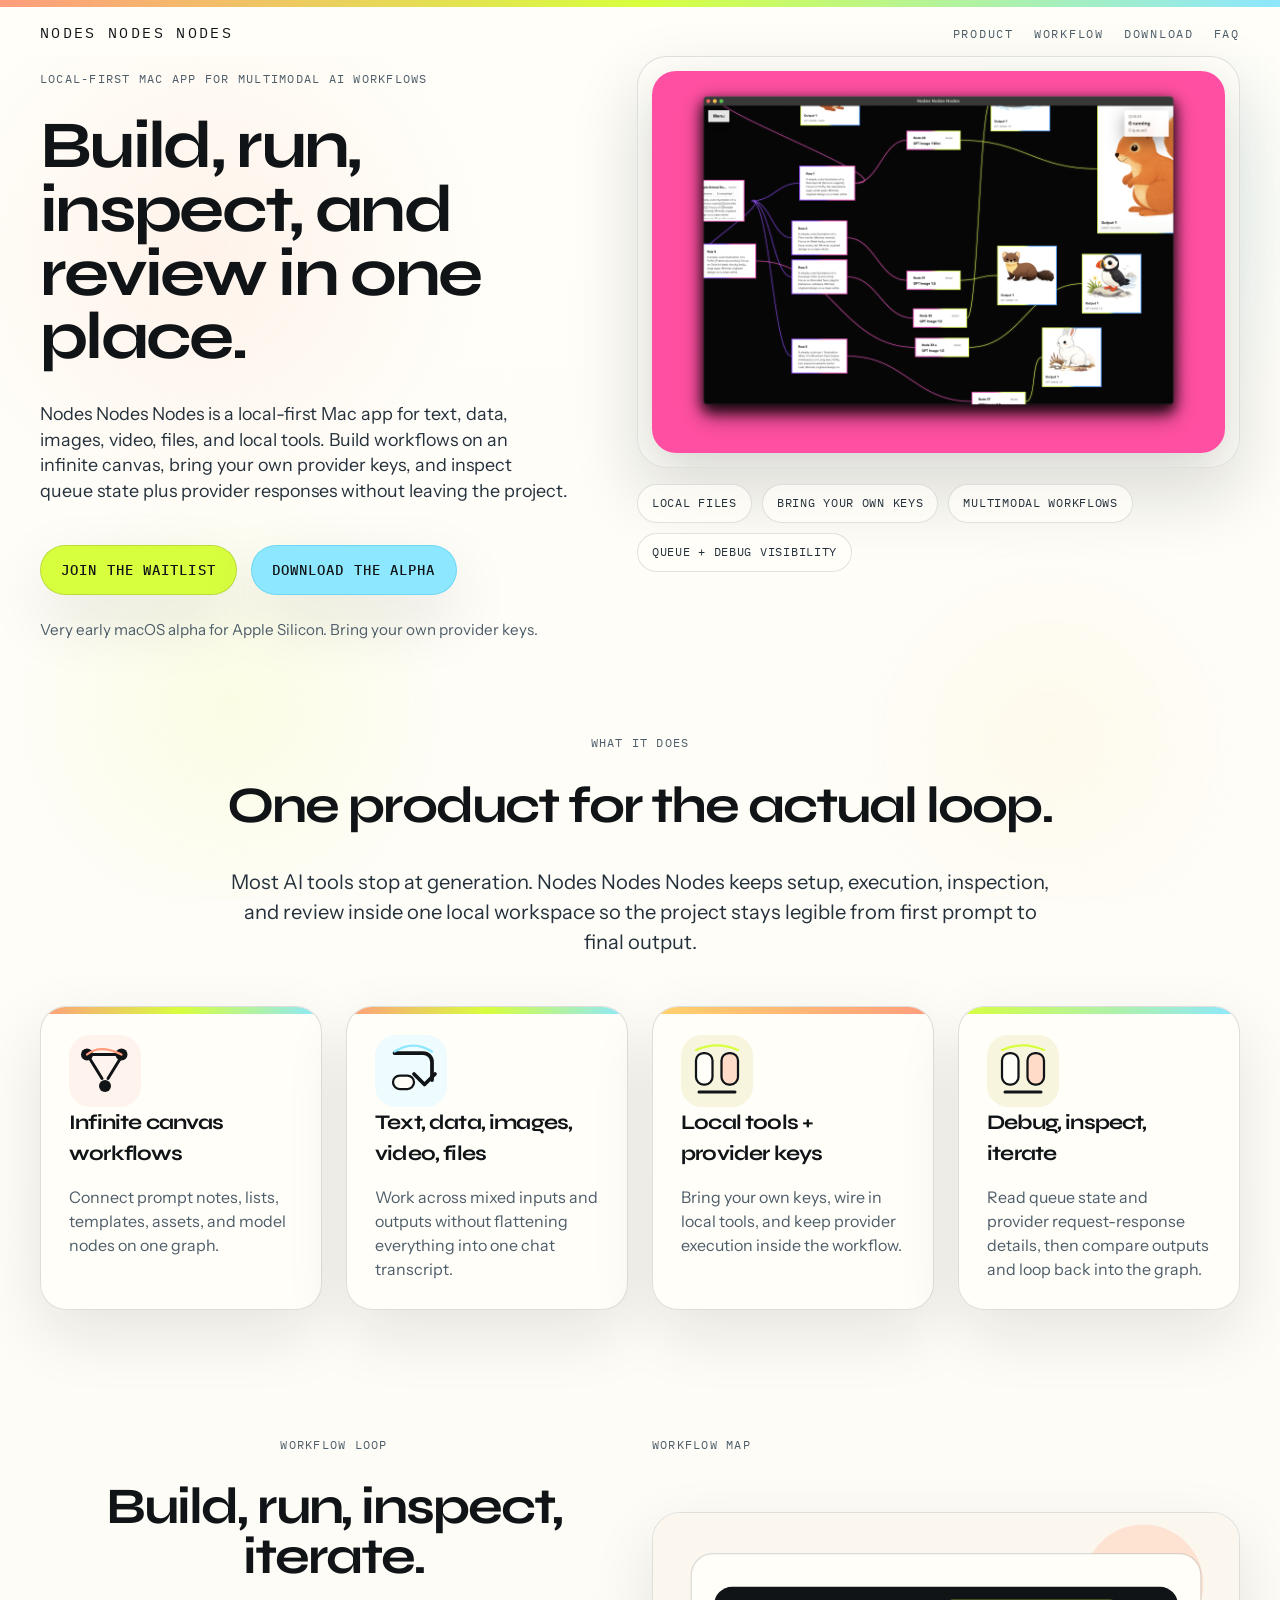
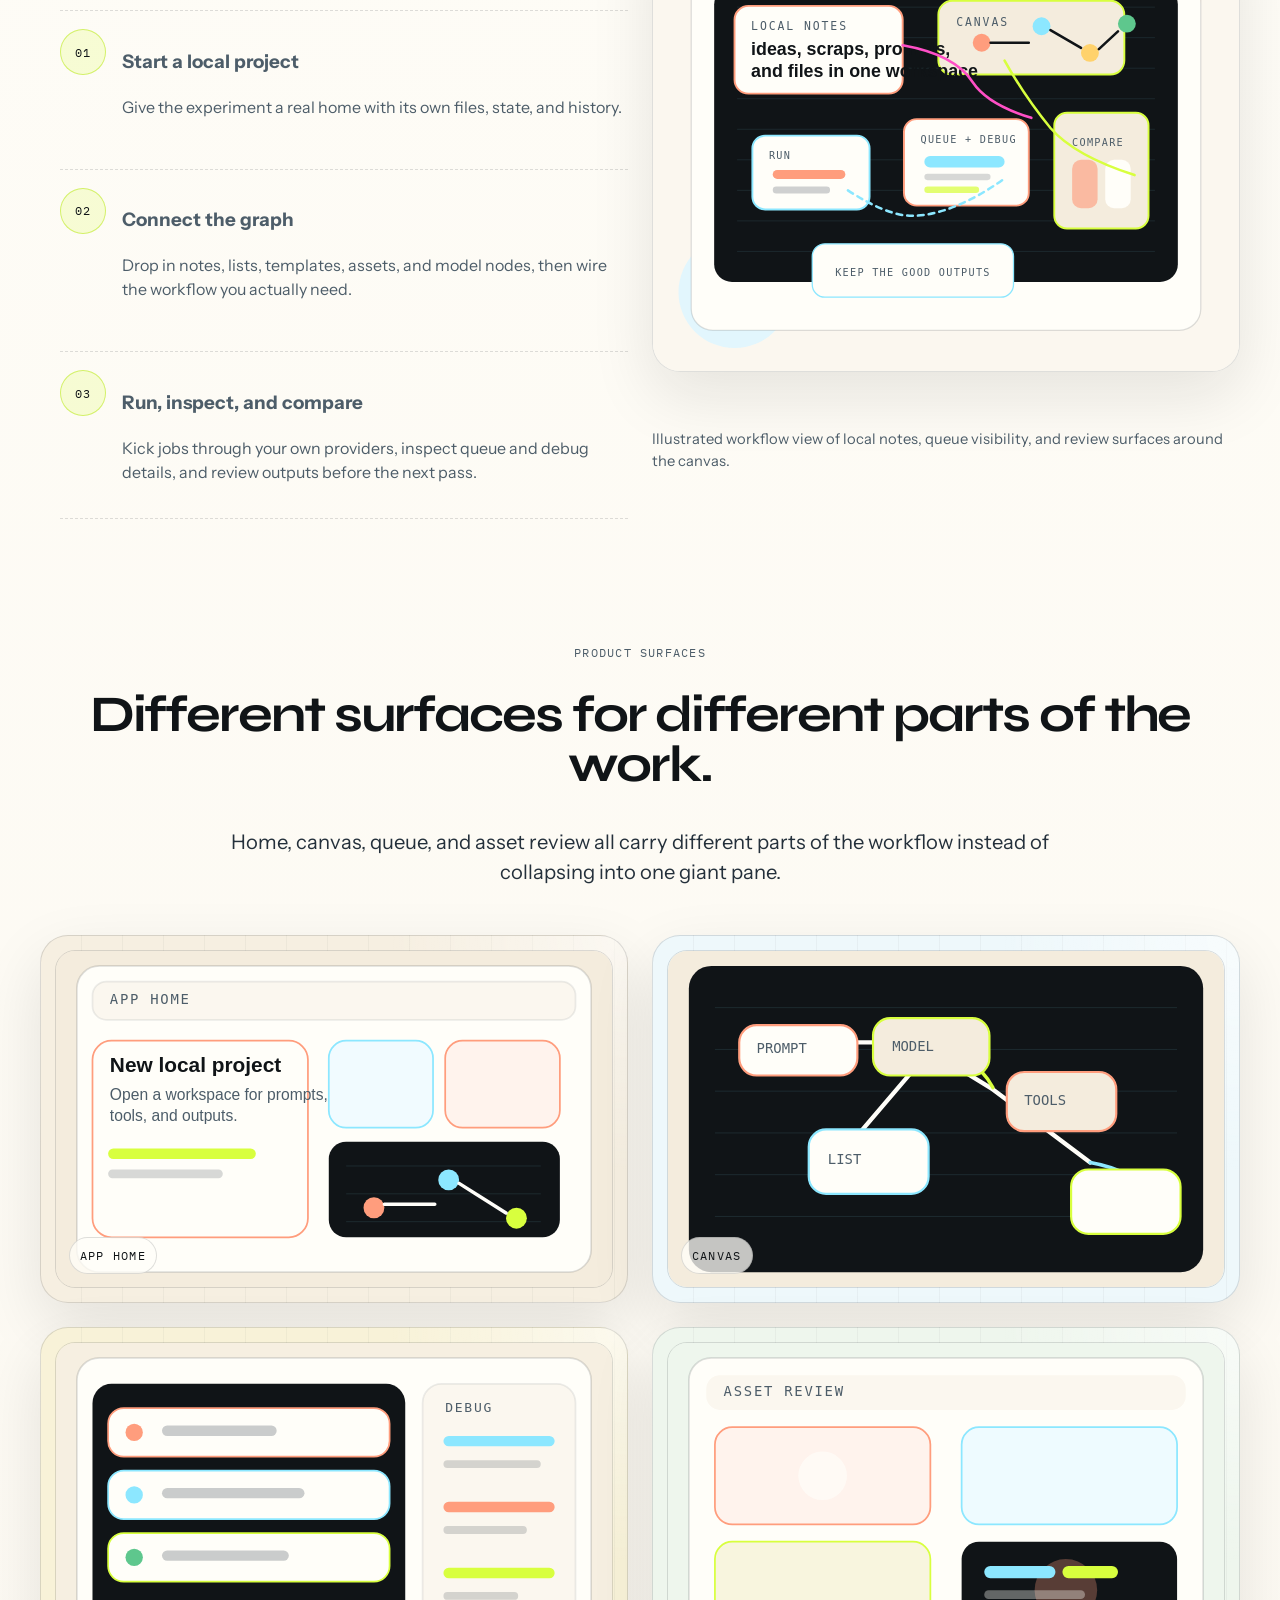
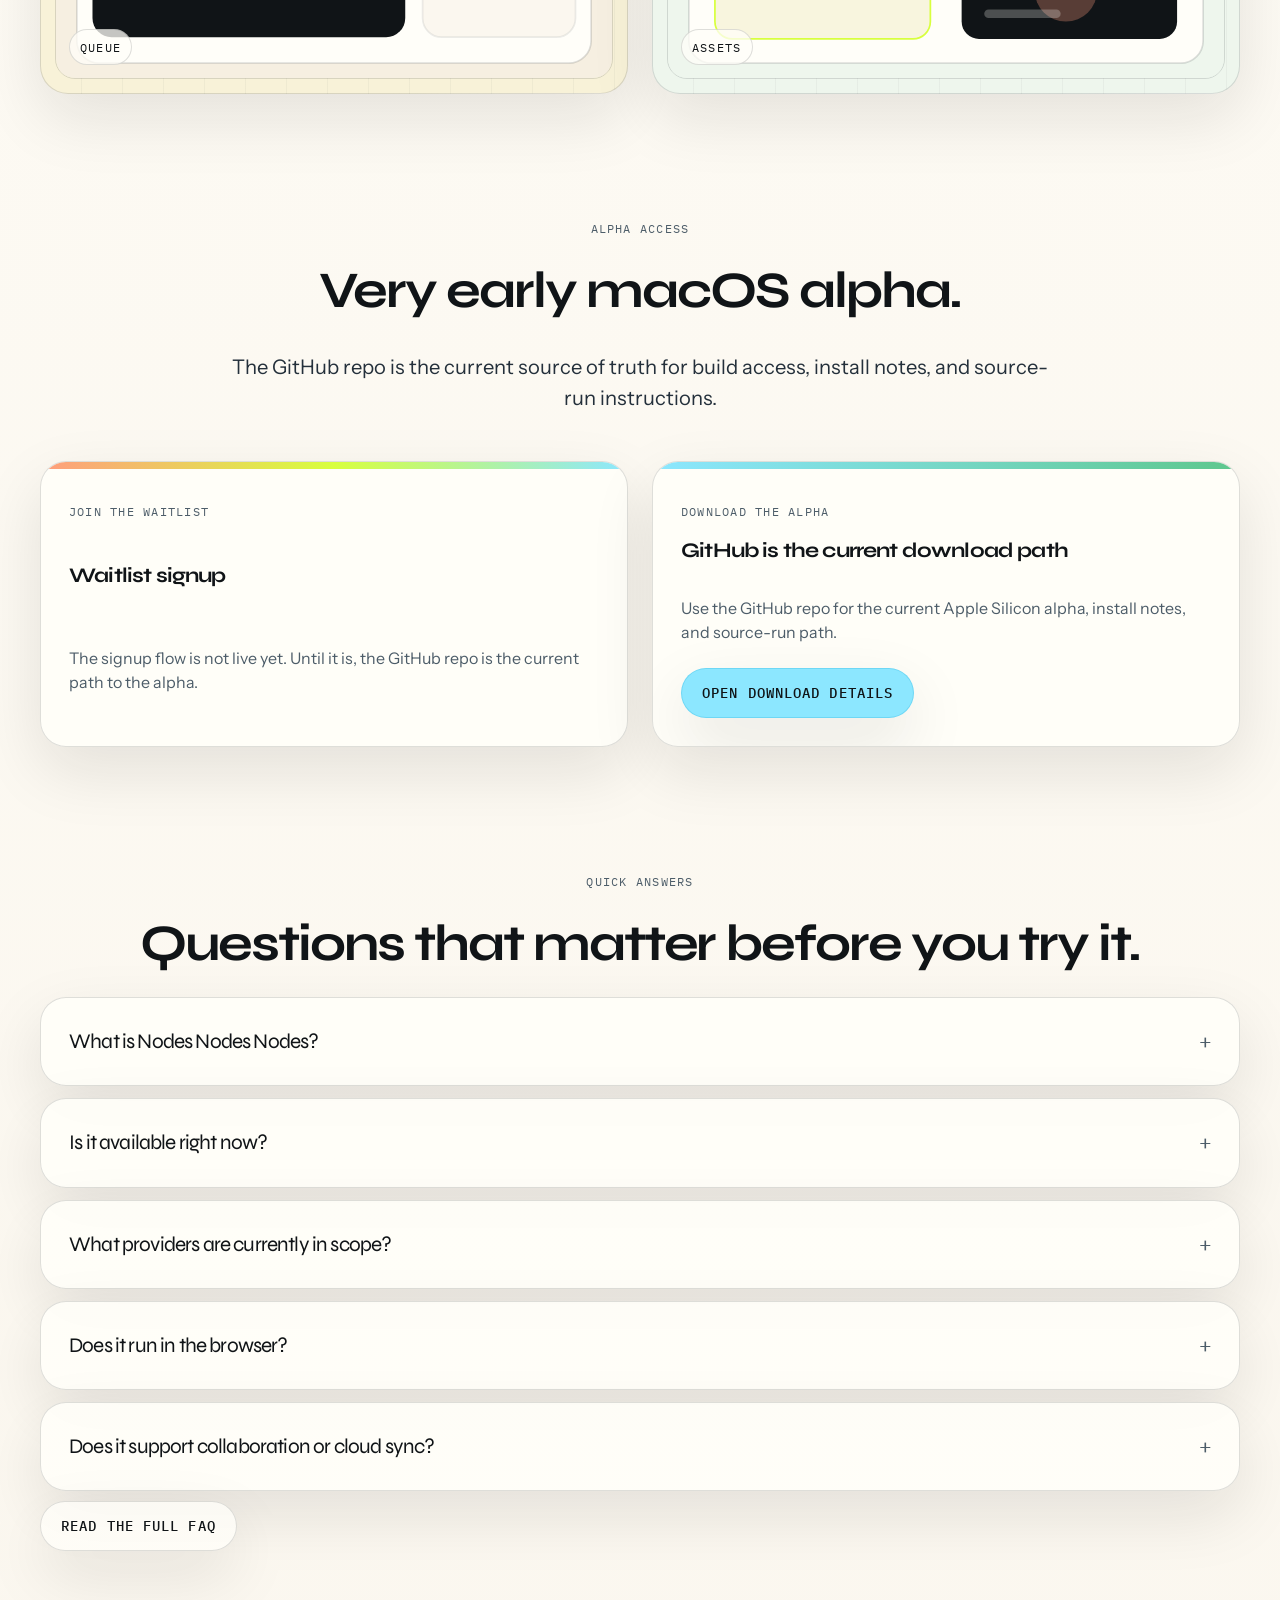
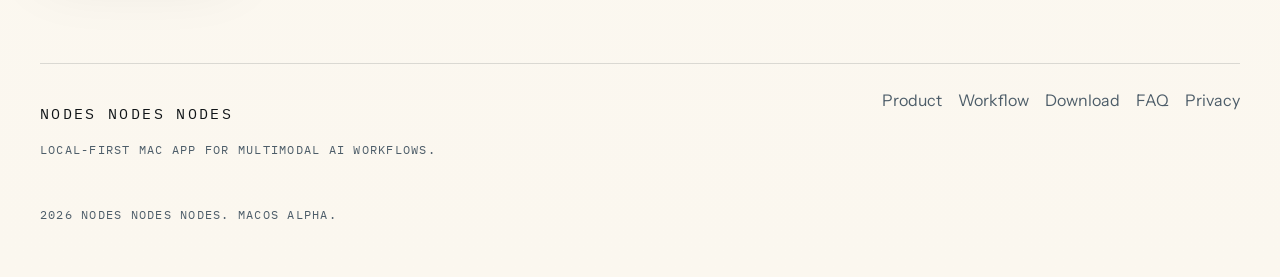
==== index.html @ e401b7f0 "center headline" ====
<!DOCTYPE html>
<html lang="en">
  <head>
    <meta charset="utf-8" />
    <meta name="viewport" content="width=device-width, initial-scale=1" />
    <title>Nodes Nodes Nodes | Local-first Mac app for AI workflows</title>
    <meta
      name="description"
      content="Nodes Nodes Nodes is a local-first Mac app for text, data, images, video, files, and more. Build infinite-canvas workflows, bring your own provider keys, wire in local tools, and inspect every run."
    />
    <meta name="theme-color" content="#fffef9" />
    <link rel="canonical" href="https://nodesnodesnodes.com/" />
    <meta property="og:type" content="website" />
    <meta property="og:title" content="Nodes Nodes Nodes | Local-first Mac app for AI workflows" />
    <meta
      property="og:description"
      content="Infinite-canvas workflows for text, data, images, video, files, local tools, and debuggable runs."
    />
    <meta property="og:url" content="https://nodesnodesnodes.com/" />
    <meta property="og:image" content="https://nodesnodesnodes.com/assets/og-card.png" />
    <meta property="og:image:type" content="image/png" />
    <meta property="og:image:width" content="1200" />
    <meta property="og:image:height" content="630" />
    <meta property="og:image:alt" content="Local-first Mac app for AI workflows. Nodes Nodes Nodes." />
    <meta name="twitter:card" content="summary_large_image" />
    <meta name="twitter:title" content="Nodes Nodes Nodes | Local-first Mac app for AI workflows" />
    <meta
      name="twitter:description"
      content="Build infinite-canvas workflows on your Mac, bring your own provider keys, wire in local tools, and inspect every run."
    />
    <meta name="twitter:image" content="https://nodesnodesnodes.com/assets/og-card.png" />
    <meta
      name="twitter:image:alt"
      content="Local-first Mac app for AI workflows. Nodes Nodes Nodes."
    />
    <link rel="icon" href="/assets/apple-touch-icon.png" type="image/png" />
    <link rel="apple-touch-icon" href="/assets/apple-touch-icon.png" />
    <link rel="icon" href="/assets/favicon.svg" type="image/svg+xml" />
    <link rel="preconnect" href="https://fonts.googleapis.com" />
    <link rel="preconnect" href="https://fonts.gstatic.com" crossorigin />
    <link
      href="https://fonts.googleapis.com/css2?family=IBM+Plex+Mono:wght@400;500&family=Instrument+Sans:wght@400;500;600&family=Syne:wght@400;500;700;800&display=swap"
      rel="stylesheet"
    />
    <link rel="stylesheet" href="/styles/site.css" />
  </head>
  <body>
    <a class="skip-link" href="#main">Skip to content</a>
    <div class="site-shell">
      <header class="site-header">
        <a class="wordmark" href="/" aria-label="Nodes Nodes Nodes home">
          <span class="wordmark-title">Nodes Nodes Nodes</span>
        </a>
        <nav class="site-nav" aria-label="Primary">
          <a href="/product/">Product</a>
          <a href="/workflow/">Workflow</a>
          <a href="/download/">Download</a>
          <a href="/faq/">FAQ</a>
        </nav>
      </header>

      <main id="main">
        <section class="page-hero">
          <div class="hero-grid">
            <div class="hero-copy">
              <p class="eyebrow">Local-first Mac app for multimodal AI workflows</p>
              <h1 class="page-title">Build, run, inspect, and review in one place.</h1>
              <p class="lede">
                Nodes Nodes Nodes is a local-first Mac app for text, data, images, video, files, and local tools.
                Build workflows on an infinite canvas, bring your own provider keys, and inspect queue state plus
                provider responses without leaving the project.
              </p>
              <div class="hero-actions">
                <a class="button" href="#alpha-access">Join the waitlist</a>
                <a class="button secondary" href="/download/">Download the alpha</a>
              </div>
              <p class="hero-note">Very early macOS alpha for Apple Silicon. Bring your own provider keys.</p>
            </div>
            <aside class="hero-visual" aria-label="Product proof">
              <figure class="shot-card hero-shot-card">
                <img
                  class="hero-shot"
                  src="/assets/hero-beauty.png"
                  alt="Nodes Nodes Nodes app window showing an infinite canvas workflow on a pink background."
                />
              </figure>
              <ul class="hero-proof-list hero-visual-list" aria-label="Key capabilities">
                <li>Local files</li>
                <li>Bring your own keys</li>
                <li>Multimodal workflows</li>
                <li>Queue + debug visibility</li>
              </ul>
            </aside>
          </div>
        </section>

        <section class="page-section">
          <div class="section-head centered">
            <p class="section-label">What it does</p>
            <h2 class="section-title">One product for the actual loop.</h2>
            <p class="section-copy">
              Most AI tools stop at generation. Nodes Nodes Nodes keeps setup, execution, inspection, and review inside
              one local workspace so the project stays legible from first prompt to final output.
            </p>
          </div>
          <div class="four-column">
            <article class="card">
              <img class="card-icon" src="/assets/icon-canvas.svg" alt="" />
              <h3>Infinite canvas workflows</h3>
              <p>Connect prompt notes, lists, templates, assets, and model nodes on one graph.</p>
            </article>
            <article class="card">
              <img class="card-icon" src="/assets/icon-run.svg" alt="" />
              <h3>Text, data, images, video, files</h3>
              <p>Work across mixed inputs and outputs without flattening everything into one chat transcript.</p>
            </article>
            <article class="card">
              <img class="card-icon" src="/assets/icon-compare.svg" alt="" />
              <h3>Local tools + provider keys</h3>
              <p>Bring your own keys, wire in local tools, and keep provider execution inside the workflow.</p>
            </article>
            <article class="card">
              <img class="card-icon" src="/assets/icon-compare.svg" alt="" />
              <h3>Debug, inspect, iterate</h3>
              <p>Read queue state and provider request-response details, then compare outputs and loop back into the graph.</p>
            </article>
          </div>
        </section>

        <section class="page-section">
          <div class="two-column">
            <div>
              <div class="section-head">
                <p class="section-label">Workflow loop</p>
                <h2 class="section-title">Build, run, inspect, iterate.</h2>
              </div>
              <ol class="number-list">
                <li>
                  <span class="step-index">01</span>
                  <div>
                    <h3>Start a local project</h3>
                    <p>Give the experiment a real home with its own files, state, and history.</p>
                  </div>
                </li>
                <li>
                  <span class="step-index">02</span>
                  <div>
                    <h3>Connect the graph</h3>
                    <p>Drop in notes, lists, templates, assets, and model nodes, then wire the workflow you actually need.</p>
                  </div>
                </li>
                <li>
                  <span class="step-index">03</span>
                  <div>
                    <h3>Run, inspect, and compare</h3>
                    <p>Kick jobs through your own providers, inspect queue and debug details, and review outputs before the next pass.</p>
                  </div>
                </li>
              </ol>
            </div>
            <article class="media-card">
              <p class="section-label">Workflow map</p>
              <img src="/assets/hero-collage.svg" alt="Editorial collage showing notes, queue state, and review surfaces around a dark workflow canvas." />
              <p class="fine-print">Illustrated workflow view of local notes, queue visibility, and review surfaces around the canvas.</p>
            </article>
          </div>
        </section>

        <section class="page-section">
          <div class="section-head">
            <p class="section-label">Product surfaces</p>
            <h2 class="section-title">Different surfaces for different parts of the work.</h2>
            <p class="section-copy">
              Home, canvas, queue, and asset review all carry different parts of the workflow instead of collapsing into
              one giant pane.
            </p>
          </div>
          <div class="frame-grid">
            <article class="frame">
              <img src="/assets/mock-home.svg" alt="Illustrated app home concept for Nodes Nodes Nodes." />
              <span class="placeholder-label">APP HOME</span>
            </article>
            <article class="frame">
              <img src="/assets/mock-canvas.svg" alt="Illustrated canvas concept for Nodes Nodes Nodes." />
              <span class="placeholder-label">CANVAS</span>
            </article>
            <article class="frame">
              <img src="/assets/mock-queue.svg" alt="Illustrated queue concept for Nodes Nodes Nodes." />
              <span class="placeholder-label">QUEUE</span>
            </article>
            <article class="frame">
              <img src="/assets/mock-assets.svg" alt="Illustrated assets concept for Nodes Nodes Nodes." />
              <span class="placeholder-label">ASSETS</span>
            </article>
          </div>
        </section>

        <section class="page-section" id="alpha-access">
          <div class="section-head">
            <p class="section-label">Alpha access</p>
            <h2 class="section-title">Very early macOS alpha.</h2>
            <p class="section-copy">
              The GitHub repo is the current source of truth for build access, install notes, and source-run
              instructions.
            </p>
          </div>
          <div class="cta-band">
            <article class="cta-card">
              <p class="badge">Join the waitlist</p>
              <h3>Waitlist signup</h3>
              <p>The signup flow is not live yet. Until it is, the GitHub repo is the current path to the alpha.</p>
            </article>
            <article class="cta-card">
              <p class="badge">Download the alpha</p>
              <h3>GitHub is the current download path</h3>
              <p>Use the GitHub repo for the current Apple Silicon alpha, install notes, and source-run path.</p>
              <div class="button-row">
                <a class="button secondary" href="/download/">Open download details</a>
              </div>
            </article>
          </div>
        </section>

        <section class="page-section">
          <div class="section-head">
            <p class="section-label">Quick answers</p>
            <h2 class="section-title">Questions that matter before you try it.</h2>
          </div>
          <div class="faq-list">
            <details class="faq-item">
              <summary>What is Nodes Nodes Nodes?</summary>
              <p>A local-first Mac app for building, running, debugging, and reviewing AI workflows on an infinite canvas.</p>
            </details>
            <details class="faq-item">
              <summary>Is it available right now?</summary>
              <p>Yes. It is a very early macOS alpha, and the current handoff lives in the GitHub repo.</p>
            </details>
            <details class="faq-item">
              <summary>What providers are currently in scope?</summary>
              <p>At a high level: OpenAI, Google Gemini, and Topaz.</p>
            </details>
            <details class="faq-item">
              <summary>Does it run in the browser?</summary>
              <p>No. It is a desktop app.</p>
            </details>
            <details class="faq-item">
              <summary>Does it support collaboration or cloud sync?</summary>
              <p>Not today. Right now it is local-first and made for one person at a time.</p>
            </details>
          </div>
          <div class="button-row">
            <a class="button ghost" href="/faq/">Read the full FAQ</a>
          </div>
        </section>
      </main>

      <footer class="site-footer">
        <div class="footer-top">
          <div>
            <p class="wordmark-title">Nodes Nodes Nodes</p>
            <p class="footer-meta">Local-first Mac app for multimodal AI workflows.</p>
          </div>
          <nav class="footer-links" aria-label="Footer">
            <a href="/product/">Product</a>
            <a href="/workflow/">Workflow</a>
            <a href="/download/">Download</a>
            <a href="/faq/">FAQ</a>
            <a href="/privacy/">Privacy</a>
          </nav>
        </div>
        <p class="footer-meta">2026 Nodes Nodes Nodes. macOS alpha.</p>
      </footer>
    </div>
  </body>
</html>
---- styles/site.css ----
:root {
  --bg: #fffef9;
  --bg-soft: #fbf7ef;
  --surface: rgba(255, 254, 249, 0.88);
  --surface-strong: #f4ecdd;
  --text: #101417;
  --text-soft: #24303b;
  --muted: #4d5d69;
  --border: rgba(23, 32, 39, 0.14);
  --accent: #d8ff3e;
  --accent-soft: rgba(216, 255, 62, 0.28);
  --accent-blue: #8ce7ff;
  --accent-yellow: #ffd26c;
  --accent-green: #5ec78d;
  --accent-coral: #ff9d7d;
  --max-width: 1200px;
  --page-padding: clamp(20px, 4vw, 40px);
  --section-gap: clamp(64px, 9vw, 112px);
  --grid-gap: clamp(16px, 2vw, 24px);
  --shadow: 0 24px 64px rgba(16, 20, 23, 0.1);
}

*,
*::before,
*::after {
  box-sizing: border-box;
}

html {
  scroll-behavior: smooth;
}

body {
  margin: 0;
  position: relative;
  background: linear-gradient(180deg, #fffef9 0%, #fbf7ef 100%);
  color: var(--text);
  font-family: "Instrument Sans", "Helvetica Neue", Helvetica, Arial, sans-serif;
  line-height: 1.5;
  overflow-x: hidden;
}

body::before {
  content: "";
  position: fixed;
  inset: 0;
  z-index: -1;
  pointer-events: none;
  clip-path: inset(56px 0 0 0);
  background:
    radial-gradient(circle at 16% 28%, rgba(255, 157, 125, 0.11), transparent 22%),
    radial-gradient(circle at 84% 24%, rgba(140, 231, 255, 0.14), transparent 20%),
    radial-gradient(circle at 18% 78%, rgba(216, 255, 62, 0.1), transparent 18%),
    radial-gradient(circle at 82% 82%, rgba(255, 210, 108, 0.08), transparent 16%);
}

img,
svg {
  display: block;
  max-width: 100%;
}

figure {
  margin: 0;
}

a {
  color: inherit;
  text-decoration: none;
}

p,
li,
dd {
  color: var(--muted);
}

ul {
  margin: 0;
  padding: 0;
  list-style: none;
}

ol {
  margin: 0;
  padding-left: 1.25rem;
}

details > summary {
  cursor: pointer;
  list-style: none;
}

details > summary::-webkit-details-marker {
  display: none;
}

:focus-visible {
  outline: 3px solid var(--accent);
  outline-offset: 3px;
}

.skip-link {
  position: absolute;
  left: 16px;
  top: 16px;
  z-index: 100;
  padding: 12px 16px;
  border: 2px solid var(--text);
  border-radius: 999px;
  background: #fffef9;
  color: var(--text);
  transform: translateY(-220%);
  transition: transform 140ms ease;
}

.skip-link:focus {
  transform: translateY(0);
}

.site-shell {
  min-height: 100vh;
}

.site-header,
.site-footer,
.page-section,
.page-hero {
  width: min(var(--max-width), calc(100vw - (var(--page-padding) * 2)));
  margin: 0 auto;
}

.site-header {
  position: static;
  z-index: 1;
  display: flex;
  align-items: center;
  justify-content: space-between;
  gap: 28px;
  padding: clamp(14px, 2.2vw, 22px) 0 2px;
}

.site-header::before {
  display: none;
}

.wordmark {
  display: inline-flex;
  flex-direction: column;
  gap: 0;
}

.wordmark-title,
.section-label,
.badge,
.eyebrow,
.meta-label,
.button,
.footer-meta,
.site-nav a,
.step-index,
.placeholder-label,
.route-grid-label {
  font-family: "IBM Plex Mono", "SFMono-Regular", Menlo, Consolas, monospace;
}

.wordmark-title {
  font-size: 0.92rem;
  letter-spacing: 0.16em;
  text-transform: uppercase;
  color: var(--text);
}

.wordmark-subtitle {
  color: var(--muted);
  font-size: 1rem;
  max-width: 28ch;
}

.site-nav {
  display: flex;
  flex-wrap: wrap;
  gap: 20px;
  align-items: center;
}

.site-nav a {
  color: var(--muted);
  font-size: 0.78rem;
  letter-spacing: 0.14em;
  text-transform: uppercase;
}

.site-nav a:hover,
.footer-links a:hover {
  color: var(--text);
}

.site-nav a[aria-current="page"] {
  color: var(--text);
}

.page-hero {
  padding: clamp(2px, 1vw, 10px) 0 clamp(32px, 5vw, 64px);
}

.hero-grid,
.split-grid,
.two-column,
.three-column,
.four-column,
.cta-band,
.route-grid {
  display: grid;
  gap: var(--grid-gap);
}

.hero-grid {
  grid-template-columns: minmax(0, 0.95fr) minmax(420px, 1.05fr);
  grid-template-areas: "copy visual";
  align-items: center;
  column-gap: clamp(24px, 4vw, 52px);
  row-gap: 18px;
}

.hero-visual,
.media-card,
.split-visual {
  display: grid;
  gap: 14px;
}

.hero-copy {
  grid-area: copy;
  max-width: 41rem;
  display: grid;
  gap: 14px;
  align-content: start;
}

.hero-visual {
  grid-area: visual;
  align-self: start;
}

.eyebrow,
.section-label,
.meta-label,
.badge,
.footer-meta,
.step-index,
.placeholder-label,
.route-grid-label {
  color: var(--muted);
  font-size: 0.78rem;
  letter-spacing: 0.1em;
  text-transform: uppercase;
}

.page-title,
.section-title,
.display-title,
.card h3,
.cta-card h3,
.download-card h3,
.policy-card h3,
.route-card h3,
.faq-item summary {
  color: var(--text);
  font-family: "Syne", "Trebuchet MS", sans-serif;
  letter-spacing: -0.04em;
}

.page-title,
.section-title,
.display-title {
  margin: 0;
  line-height: 0.98;
}

.page-title {
  max-width: 10.4ch;
  font-size: clamp(2.6rem, 5.2vw, 4.45rem);
  line-height: 0.96;
}

.display-title {
  font-size: clamp(2.5rem, 7vw, 4.6rem);
}

.section-title {
  font-size: clamp(2rem, 4vw, 3.2rem);
}

.lede,
.section-copy,
.route-intro {
  max-width: 60ch;
  font-size: clamp(1.08rem, 2vw, 1.26rem);
  color: var(--text-soft);
}

.page-hero .lede {
  max-width: 33rem;
  font-size: clamp(1rem, 1.4vw, 1.12rem);
  line-height: 1.42;
}

.hero-kicker {
  max-width: 30ch;
  margin: 0;
  color: var(--text);
  font-family: "Syne", "Trebuchet MS", sans-serif;
  font-size: clamp(1rem, 1.45vw, 1.18rem);
  line-height: 1.12;
}

.hero-actions,
.button-row {
  display: flex;
  flex-wrap: wrap;
  gap: 14px;
  margin-top: 10px;
  align-items: center;
}

.button {
  display: inline-flex;
  align-items: center;
  justify-content: center;
  align-self: flex-start;
  min-height: 50px;
  padding: 0 20px;
  border: 1px solid rgba(23, 32, 39, 0.16);
  border-radius: 999px;
  background: var(--accent);
  color: var(--text);
  font-size: 0.86rem;
  font-weight: 500;
  letter-spacing: 0.08em;
  text-transform: uppercase;
  box-shadow: var(--shadow);
  transition: transform 140ms ease, box-shadow 140ms ease, background 140ms ease, border-color 140ms ease;
}

.button:hover {
  transform: translateY(-2px);
  box-shadow: 0 30px 64px rgba(16, 20, 23, 0.14);
  border-color: rgba(23, 32, 39, 0.24);
}

.button.secondary {
  background: var(--accent-blue);
  border-color: rgba(80, 199, 235, 0.5);
}

.button.ghost {
  background: rgba(255, 254, 249, 0.76);
  border-color: var(--border);
}

.button[aria-disabled="true"] {
  opacity: 0.55;
  cursor: not-allowed;
  pointer-events: none;
}

.hero-note,
.status-note,
.fine-print {
  margin-top: 10px;
  color: var(--muted);
  font-size: 0.95rem;
}

.hero-proof-list,
.hero-aside-list {
  display: flex;
  flex-wrap: wrap;
  gap: 10px;
  margin-top: 2px;
}

.hero-proof-list li,
.hero-aside-list li {
  padding: 9px 14px 10px;
  border: 1px solid rgba(23, 32, 39, 0.12);
  border-radius: 999px;
  background: rgba(255, 254, 249, 0.7);
  color: var(--text-soft);
  font-family: "IBM Plex Mono", "SFMono-Regular", Menlo, Consolas, monospace;
  font-size: 0.75rem;
  letter-spacing: 0.06em;
  text-transform: uppercase;
}

.hero-proof-list li::before,
.hero-aside-list li::before {
  display: none;
}

.hero-panel,
.card,
.frame,
.faq-item,
.cta-card,
.download-card,
.policy-card,
.route-card,
.band-shell {
  border: 1px solid var(--border);
  border-radius: 26px;
  background: var(--surface);
  box-shadow: var(--shadow);
}

.hero-panel,
.card,
.faq-item,
.cta-card,
.download-card,
.policy-card,
.route-card,
.band-shell {
  padding: clamp(18px, 3vw, 28px);
}

.hero-panel {
  min-height: 100%;
  display: grid;
  gap: 18px;
  align-content: start;
  background:
    radial-gradient(circle at top right, rgba(140, 231, 255, 0.22), transparent 34%),
    linear-gradient(180deg, rgba(255, 255, 255, 0.46), transparent 100%),
    var(--surface);
}

.hero-panel dl {
  display: grid;
  grid-template-columns: repeat(2, minmax(0, 1fr));
  gap: 16px;
  margin: 0;
}

.hero-panel dt {
  margin-bottom: 6px;
}

.hero-panel dd {
  margin: 0;
  color: var(--text-soft);
}

.hero-art,
.media-card img,
.media-card video,
.split-visual img {
  width: 100%;
  border: 1px solid var(--border);
  border-radius: 28px;
  background: #fffef9;
  box-shadow: var(--shadow);
}

.hero-art {
  max-width: 540px;
  justify-self: end;
}

.shot-stack {
  display: grid;
  gap: 18px;
}

.shot-card,
.hero-aside-card {
  border: 1px solid var(--border);
  border-radius: 30px;
  background: rgba(255, 254, 249, 0.84);
  box-shadow: 0 28px 68px rgba(16, 20, 23, 0.14);
}

.shot-card {
  padding: 14px;
  overflow: hidden;
}

.hero-shot {
  width: 100%;
  border-radius: 24px;
  box-shadow: 0 20px 54px rgba(16, 20, 23, 0.18);
}

.hero-shot-card {
  width: min(100%, 660px);
  justify-self: end;
}

.hero-visual-list {
  width: min(100%, 660px);
  justify-self: end;
  justify-content: flex-start;
}

.hero-aside-card {
  width: min(100%, 460px);
  justify-self: end;
  padding: 20px 22px;
}

.hero-aside-card h2 {
  margin: 0;
  color: var(--text);
  font-family: "Syne", "Trebuchet MS", sans-serif;
  font-size: clamp(1.4rem, 2.4vw, 1.8rem);
  letter-spacing: -0.04em;
  line-height: 1.05;
}

.hero-aside-copy {
  margin: 12px 0 0;
  color: var(--text-soft);
  font-size: 1rem;
  max-width: 34ch;
}

.sticker-row,
.icon-row {
  display: flex;
  flex-wrap: wrap;
  gap: 10px;
}

.sticker-row .placeholder-label {
  position: static;
}

.card-icon {
  width: 72px;
  height: 72px;
}

.page-section {
  padding: 0 0 var(--section-gap);
}

.section-head {
  display: grid;
  gap: 16px;
  margin-bottom: 28px;
  justify-items: center;
  text-align: center;
}

.section-head .section-copy {
  max-width: 52rem;
  margin-inline: auto;
}

.three-column {
  grid-template-columns: repeat(3, minmax(0, 1fr));
}

.four-column {
  grid-template-columns: repeat(4, minmax(0, 1fr));
}

.two-column,
.split-grid,
.cta-band,
.route-grid {
  grid-template-columns: repeat(2, minmax(0, 1fr));
}

.card h3,
.cta-card h3,
.download-card h3,
.policy-card h3,
.route-card h3,
.faq-item summary {
  margin: 0;
  font-size: 1.3rem;
}

.card,
.cta-card,
.download-card,
.policy-card,
.route-card,
.band-shell {
  position: relative;
  overflow: hidden;
}

.card::before,
.cta-card::before,
.download-card::before,
.policy-card::before,
.route-card::before,
.band-shell::before,
.faq-item::before {
  content: "";
  position: absolute;
  inset: 0 auto auto 0;
  width: 100%;
  height: 7px;
  background: linear-gradient(90deg, var(--accent-coral), var(--accent), var(--accent-blue));
}

.card p,
.cta-card p,
.download-card p,
.policy-card p,
.route-card p,
.faq-item p {
  margin-bottom: 0;
}

.three-column > article:nth-child(2)::before,
.route-grid > article:nth-child(2)::before,
.cta-band > article:nth-child(2)::before,
.two-column > article:nth-child(2)::before {
  background: linear-gradient(90deg, var(--accent-blue), var(--accent-green));
}

.three-column > article:nth-child(3)::before,
.four-column > article:nth-child(3)::before {
  background: linear-gradient(90deg, var(--accent-yellow), var(--accent-coral));
}

.four-column > article:nth-child(4)::before {
  background: linear-gradient(90deg, var(--accent), var(--accent-blue));
}

.number-list {
  display: grid;
  gap: 16px;
}

.number-list li {
  display: grid;
  grid-template-columns: auto 1fr;
  gap: 16px;
  align-items: start;
  padding: 18px 0;
  border-top: 1px dashed var(--border);
}

.number-list li:last-child {
  border-bottom: 1px dashed var(--border);
}

.step-index {
  display: inline-flex;
  align-items: center;
  justify-content: center;
  min-width: 46px;
  min-height: 46px;
  border-radius: 50%;
  background: rgba(216, 255, 62, 0.18);
  border: 1px solid rgba(196, 236, 57, 0.7);
  color: var(--text);
}

.frame-grid {
  display: grid;
  grid-template-columns: repeat(2, minmax(0, 1fr));
  gap: var(--grid-gap);
}

.frame {
  position: relative;
  overflow: hidden;
  aspect-ratio: 16 / 10;
  display: block;
  padding: 14px;
  border-radius: 28px;
  background:
    radial-gradient(circle at top right, rgba(255, 255, 255, 0.58), transparent 34%),
    repeating-linear-gradient(
      90deg,
      transparent 0,
      transparent 40px,
      rgba(16, 20, 23, 0.04) 40px,
      rgba(16, 20, 23, 0.04) 41px
    ),
    var(--surface-strong);
}

.frame:nth-child(1) {
  background-color: #f6efe1;
}

.frame:nth-child(2) {
  background-color: #eef8fb;
}

.frame:nth-child(3) {
  background-color: #f8f2d8;
}

.frame:nth-child(4) {
  background-color: #eef6ed;
}

.frame img {
  width: 100%;
  height: 100%;
  object-fit: cover;
  border-radius: 20px;
  border: 1px solid rgba(23, 32, 39, 0.14);
}

.placeholder-label {
  padding: 8px 10px;
  border: 1px solid rgba(23, 32, 39, 0.14);
  border-radius: 999px;
  background: rgba(255, 254, 249, 0.76);
  color: var(--text);
}

.frame .placeholder-label {
  position: absolute;
  left: 28px;
  bottom: 28px;
}

.diagram {
  display: grid;
  grid-template-columns: repeat(4, minmax(0, 1fr));
  gap: 12px;
  margin-top: 18px;
}

.diagram-step {
  position: relative;
  padding: 22px 18px;
  border: 1px solid var(--border);
  border-radius: 24px;
  background: var(--surface);
  box-shadow: var(--shadow);
}

.diagram-step::before {
  content: "";
  position: absolute;
  inset: 0 auto auto 0;
  width: 100%;
  height: 7px;
  border-radius: 24px 24px 0 0;
  background: linear-gradient(90deg, var(--accent-coral), var(--accent), var(--accent-blue));
}

.diagram-step::after {
  content: ">";
  position: absolute;
  right: -10px;
  top: 50%;
  transform: translateY(-50%);
  color: var(--muted);
  font-family: "IBM Plex Mono", "SFMono-Regular", Menlo, Consolas, monospace;
}

.diagram-step:last-child::after {
  display: none;
}

.faq-list {
  display: grid;
  gap: 12px;
}

.faq-item summary {
  display: flex;
  justify-content: space-between;
  gap: 16px;
}

.faq-item summary::after {
  content: "+";
  color: var(--muted);
  font-family: "IBM Plex Mono", "SFMono-Regular", Menlo, Consolas, monospace;
}

.faq-item[open] summary::after {
  content: "-";
}

.faq-item > *:not(summary) {
  margin-top: 12px;
}

.cta-band {
  align-items: stretch;
}

.cta-card,
.band-shell {
  display: grid;
  gap: 14px;
}

.site-footer {
  display: grid;
  gap: 22px;
  padding: 0 0 40px;
}

.footer-top {
  display: flex;
  justify-content: space-between;
  gap: 24px;
  padding-top: 24px;
  border-top: 1px solid var(--border);
}

.footer-links {
  display: flex;
  flex-wrap: wrap;
  gap: 16px;
}

.footer-links a {
  color: var(--muted);
}

.route-hero {
  padding-top: clamp(10px, 2vw, 18px);
}

.route-grid {
  margin-top: 28px;
}

.route-card ul {
  display: grid;
  gap: 10px;
  margin-top: 18px;
}

.route-card li {
  padding-top: 10px;
  border-top: 1px dashed var(--border);
}

.download-card .button {
  width: 100%;
  margin-top: 10px;
}

.muted {
  color: var(--muted);
}

.fine-print {
  font-size: 0.92rem;
}

@media (max-width: 980px) {
  .hero-grid,
  .two-column,
  .split-grid,
  .three-column,
  .four-column,
  .cta-band,
  .route-grid,
  .frame-grid,
  .diagram {
    grid-template-columns: 1fr;
  }

  .hero-grid {
    grid-template-areas:
      "copy"
      "visual";
  }

  .site-header {
    align-items: flex-start;
    flex-direction: column;
  }

  .site-nav {
    width: 100%;
    gap: 14px;
  }

  .page-title {
    max-width: 100%;
  }

  .hero-art {
    max-width: 100%;
    justify-self: stretch;
  }

  .hero-shot-card,
  .hero-aside-card {
    width: 100%;
    justify-self: stretch;
  }

  .hero-panel dl {
    grid-template-columns: 1fr;
  }

  .diagram-step::after {
    left: 50%;
    right: auto;
    top: auto;
    bottom: -18px;
    transform: translateX(-50%) rotate(90deg);
  }
}

@media (max-width: 640px) {
  .wordmark-subtitle {
    font-size: 0.95rem;
  }

  .hero-actions,
  .button-row {
    flex-direction: column;
  }

  .button {
    width: 100%;
  }

  .site-nav {
    gap: 10px 14px;
  }

  .site-nav a {
    font-size: 0.8rem;
  }

  .page-title {
    font-size: clamp(2.65rem, 12vw, 4.1rem);
    line-height: 1;
  }

  .display-title {
    font-size: clamp(2.15rem, 10.5vw, 3.3rem);
  }

  .page-hero {
    padding-top: 18px;
  }

  .hero-kicker {
    max-width: none;
  }

  .hero-proof-list {
    gap: 8px;
  }
}
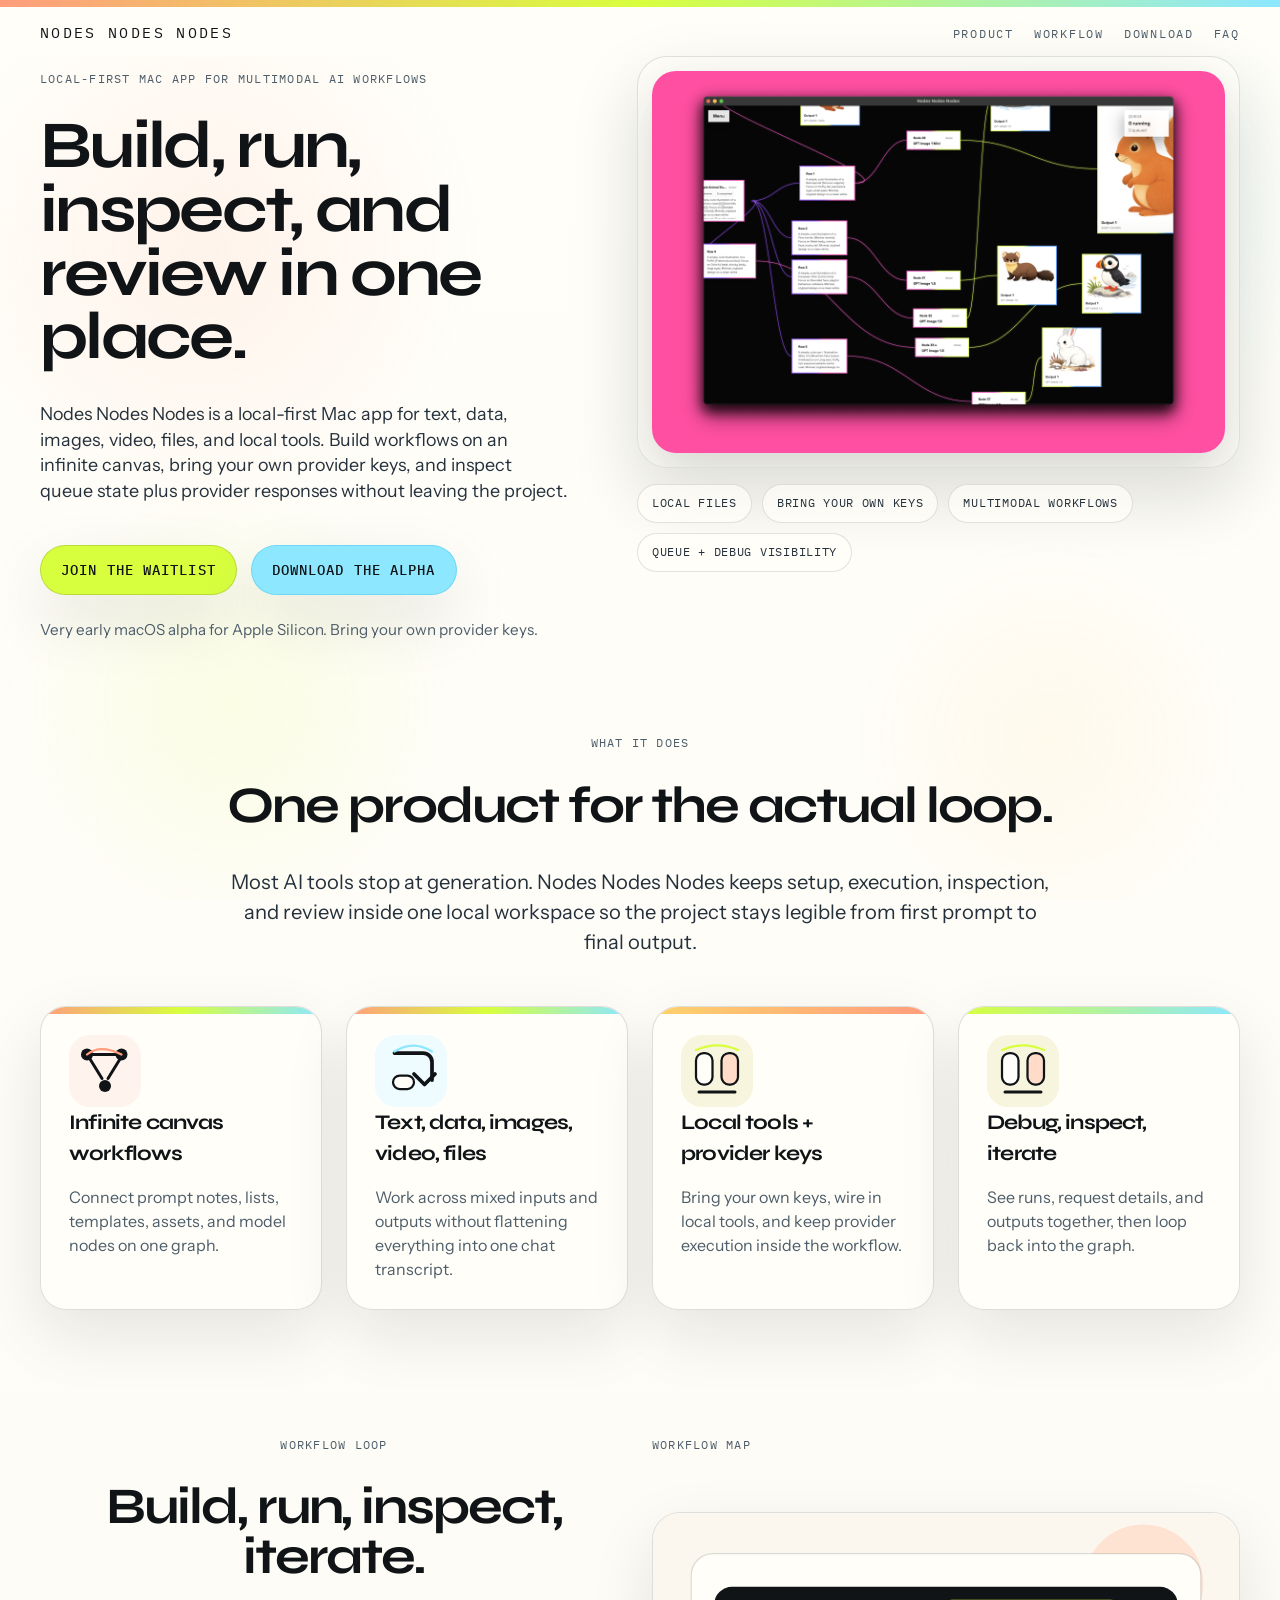
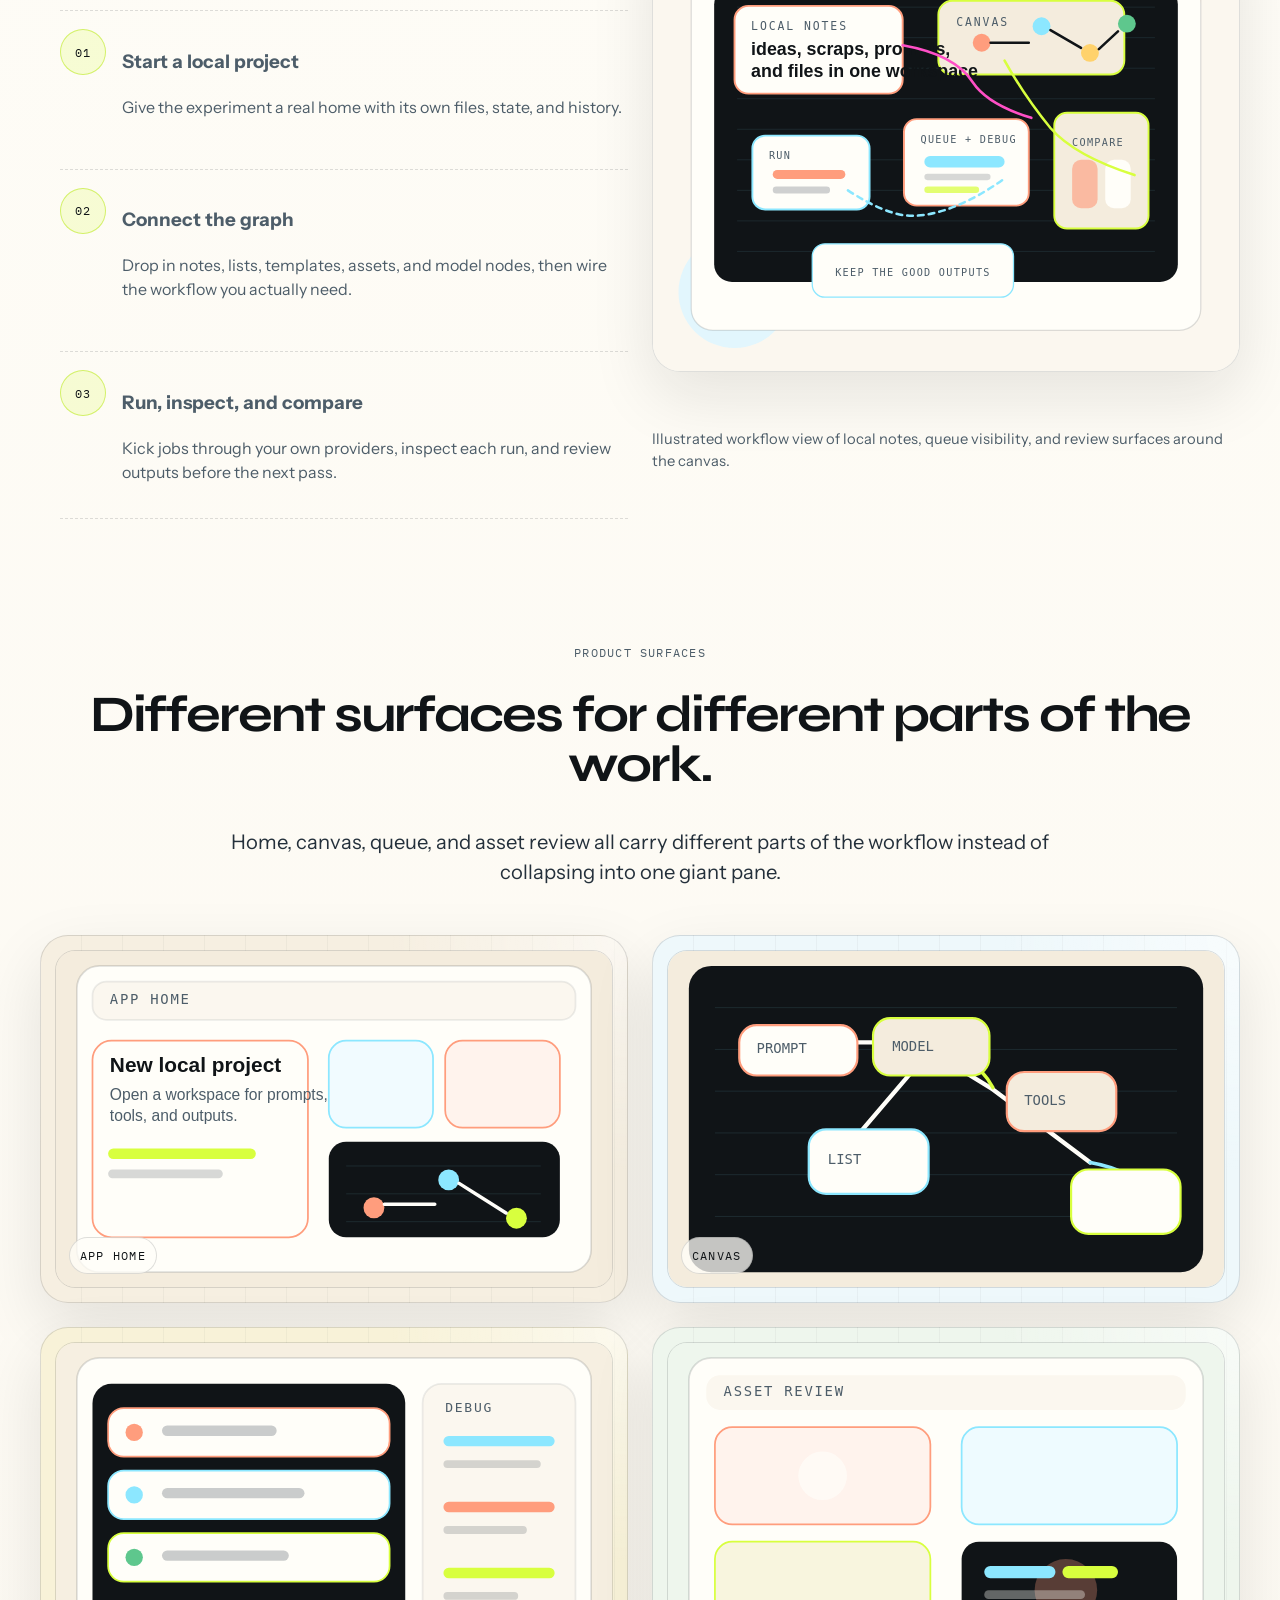
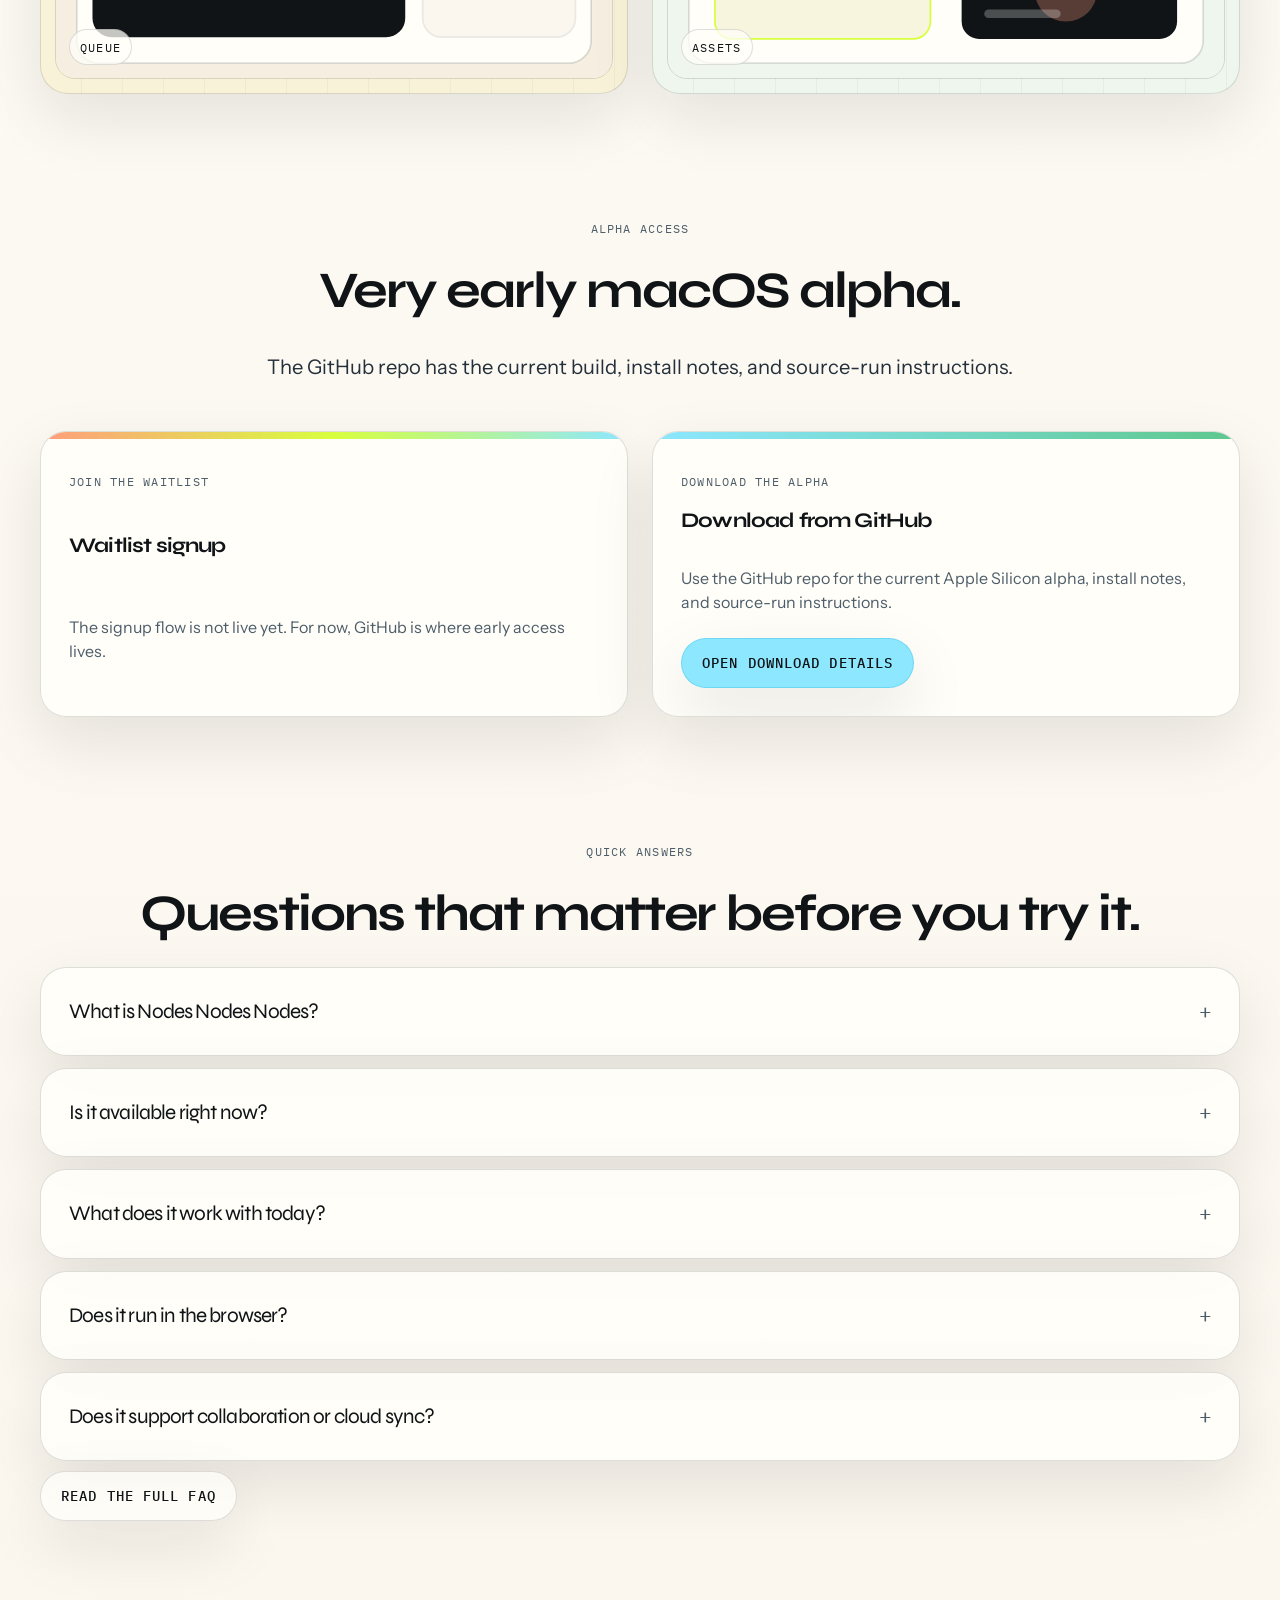
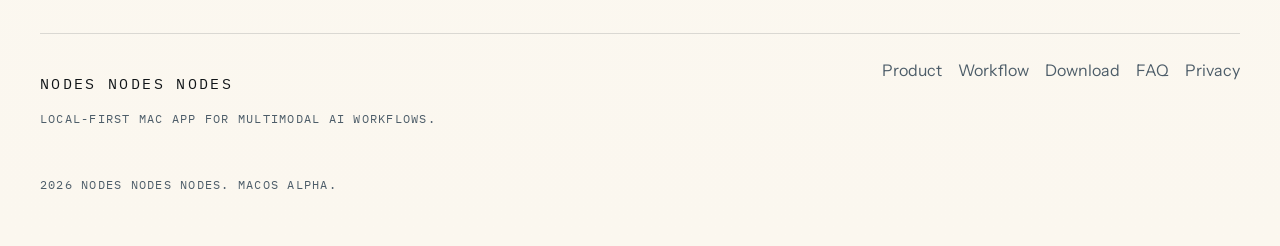
==== commit 2f6dfcb5: "copy pass" ====
--- a/index.html
+++ b/index.html
@@ -122,7 +122,7 @@
             <article class="card">
               <img class="card-icon" src="/assets/icon-compare.svg" alt="" />
               <h3>Debug, inspect, iterate</h3>
-              <p>Read queue state and provider request-response details, then compare outputs and loop back into the graph.</p>
+              <p>See runs, request details, and outputs together, then loop back into the graph.</p>
             </article>
           </div>
         </section>
@@ -153,7 +153,7 @@
                   <span class="step-index">03</span>
                   <div>
                     <h3>Run, inspect, and compare</h3>
-                    <p>Kick jobs through your own providers, inspect queue and debug details, and review outputs before the next pass.</p>
+                    <p>Kick jobs through your own providers, inspect each run, and review outputs before the next pass.</p>
                   </div>
                 </li>
               </ol>
@@ -200,20 +200,19 @@
             <p class="section-label">Alpha access</p>
             <h2 class="section-title">Very early macOS alpha.</h2>
             <p class="section-copy">
-              The GitHub repo is the current source of truth for build access, install notes, and source-run
-              instructions.
+              The GitHub repo has the current build, install notes, and source-run instructions.
             </p>
           </div>
           <div class="cta-band">
             <article class="cta-card">
               <p class="badge">Join the waitlist</p>
               <h3>Waitlist signup</h3>
-              <p>The signup flow is not live yet. Until it is, the GitHub repo is the current path to the alpha.</p>
+              <p>The signup flow is not live yet. For now, GitHub is where early access lives.</p>
             </article>
             <article class="cta-card">
               <p class="badge">Download the alpha</p>
-              <h3>GitHub is the current download path</h3>
-              <p>Use the GitHub repo for the current Apple Silicon alpha, install notes, and source-run path.</p>
+              <h3>Download from GitHub</h3>
+              <p>Use the GitHub repo for the current Apple Silicon alpha, install notes, and source-run instructions.</p>
               <div class="button-row">
                 <a class="button secondary" href="/download/">Open download details</a>
               </div>
@@ -233,11 +232,11 @@
             </details>
             <details class="faq-item">
               <summary>Is it available right now?</summary>
-              <p>Yes. It is a very early macOS alpha, and the current handoff lives in the GitHub repo.</p>
-            </details>
-            <details class="faq-item">
-              <summary>What providers are currently in scope?</summary>
-              <p>At a high level: OpenAI, Google Gemini, and Topaz.</p>
+              <p>Yes. It is a very early macOS alpha, available through the GitHub repo.</p>
+            </details>
+            <details class="faq-item">
+              <summary>What does it work with today?</summary>
+              <p>Today: OpenAI, Google Gemini, and Topaz.</p>
             </details>
             <details class="faq-item">
               <summary>Does it run in the browser?</summary>
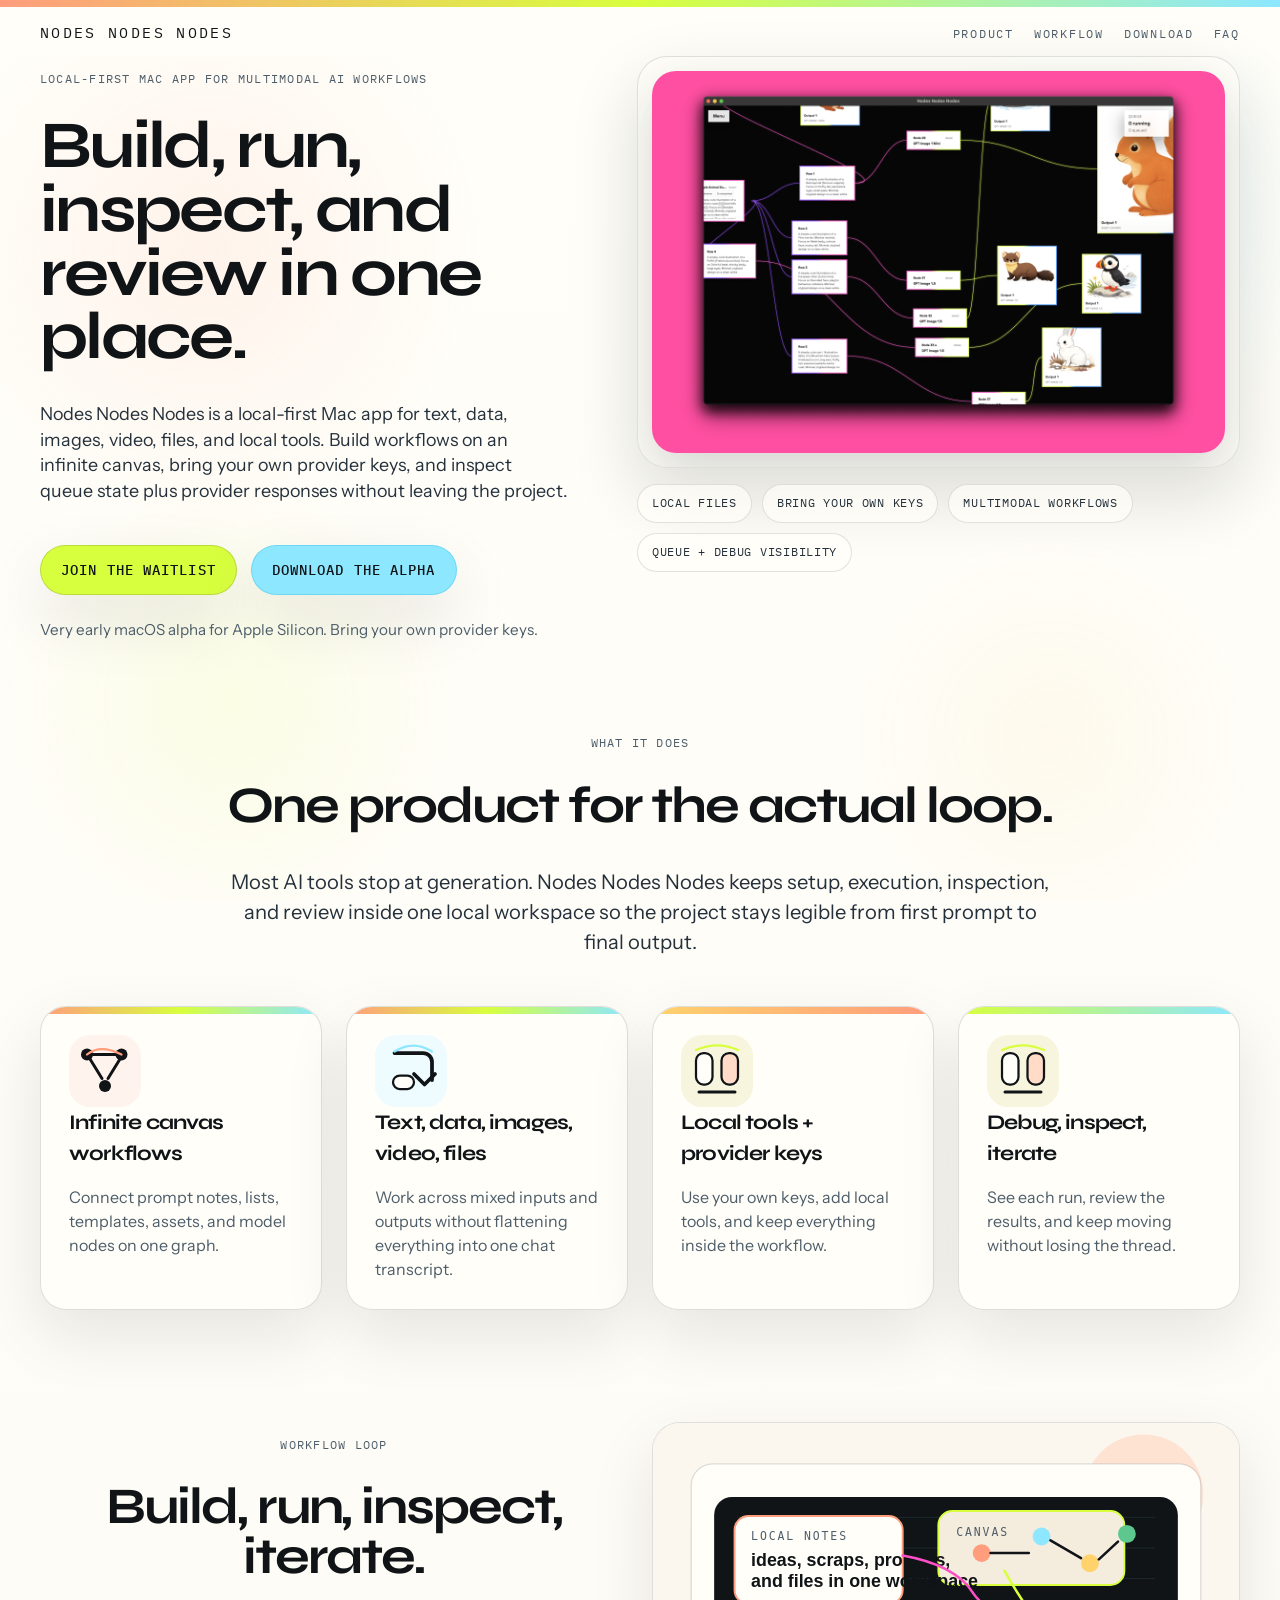
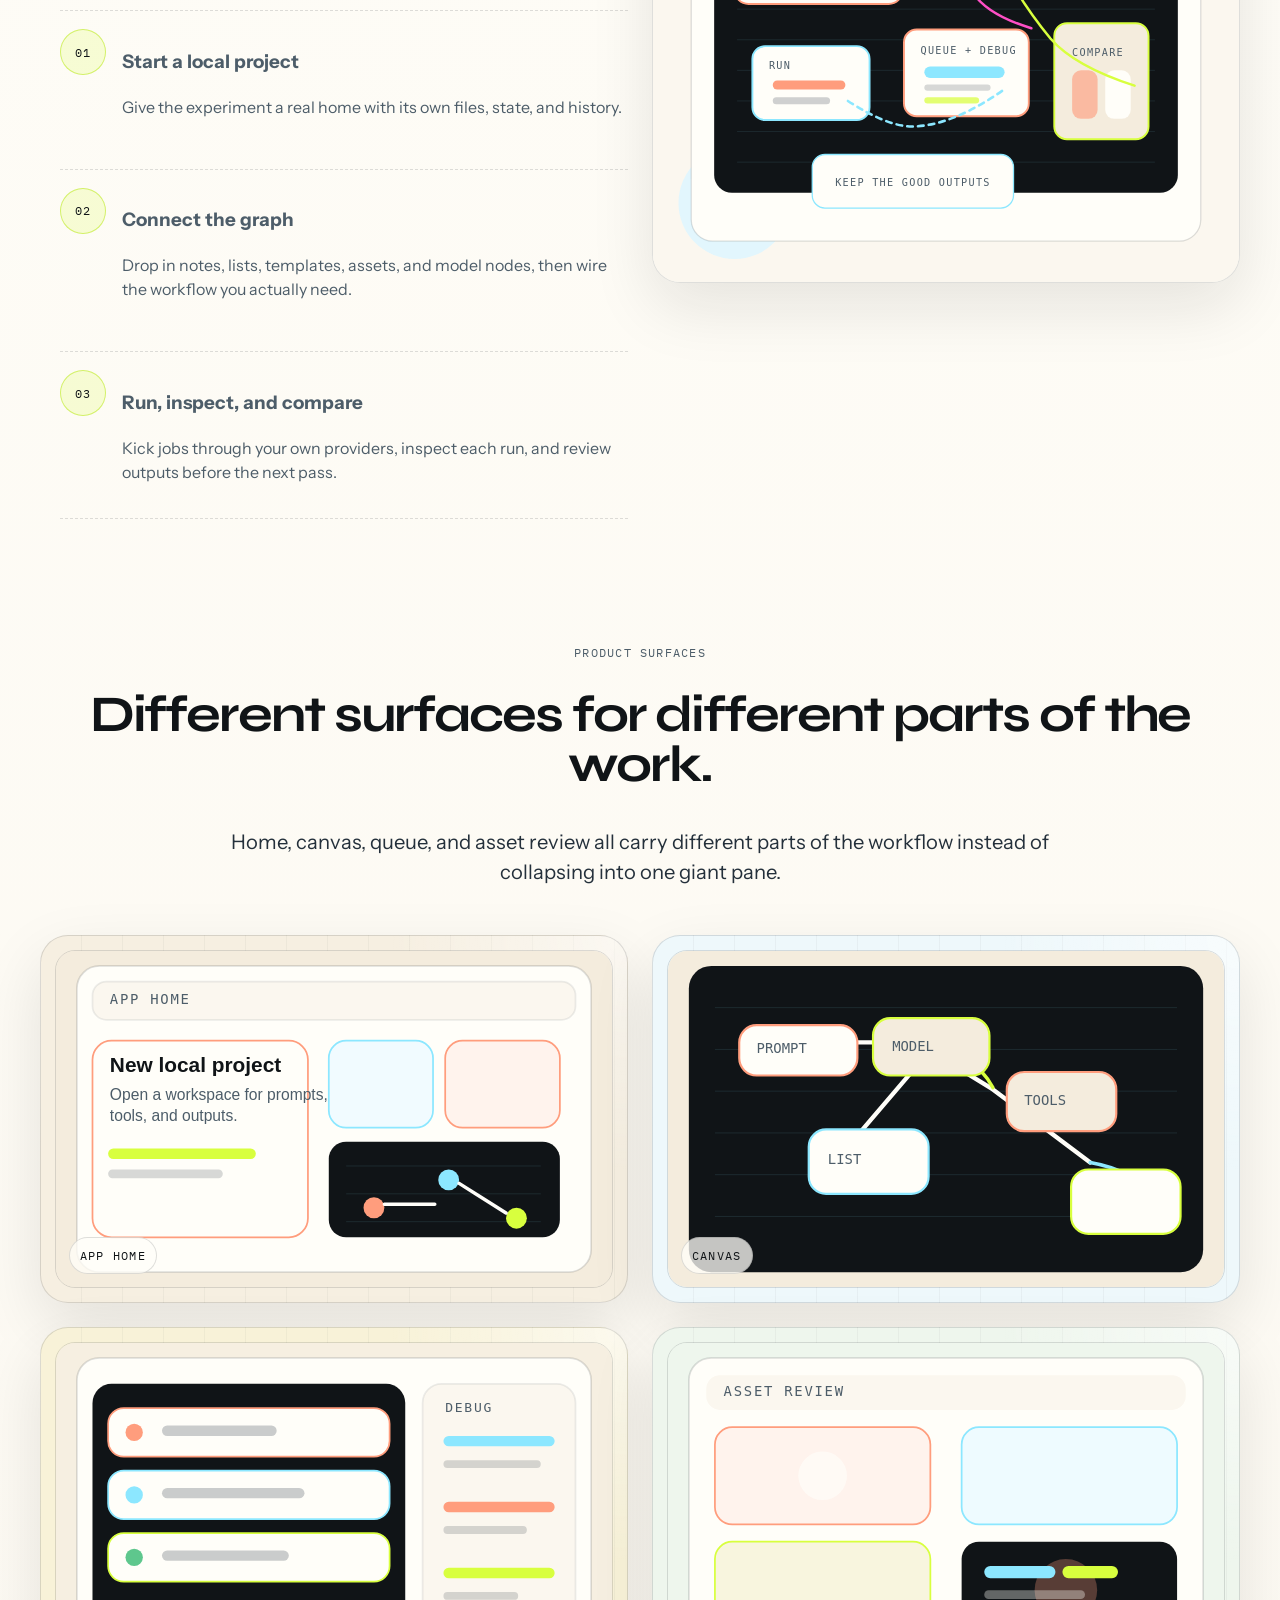
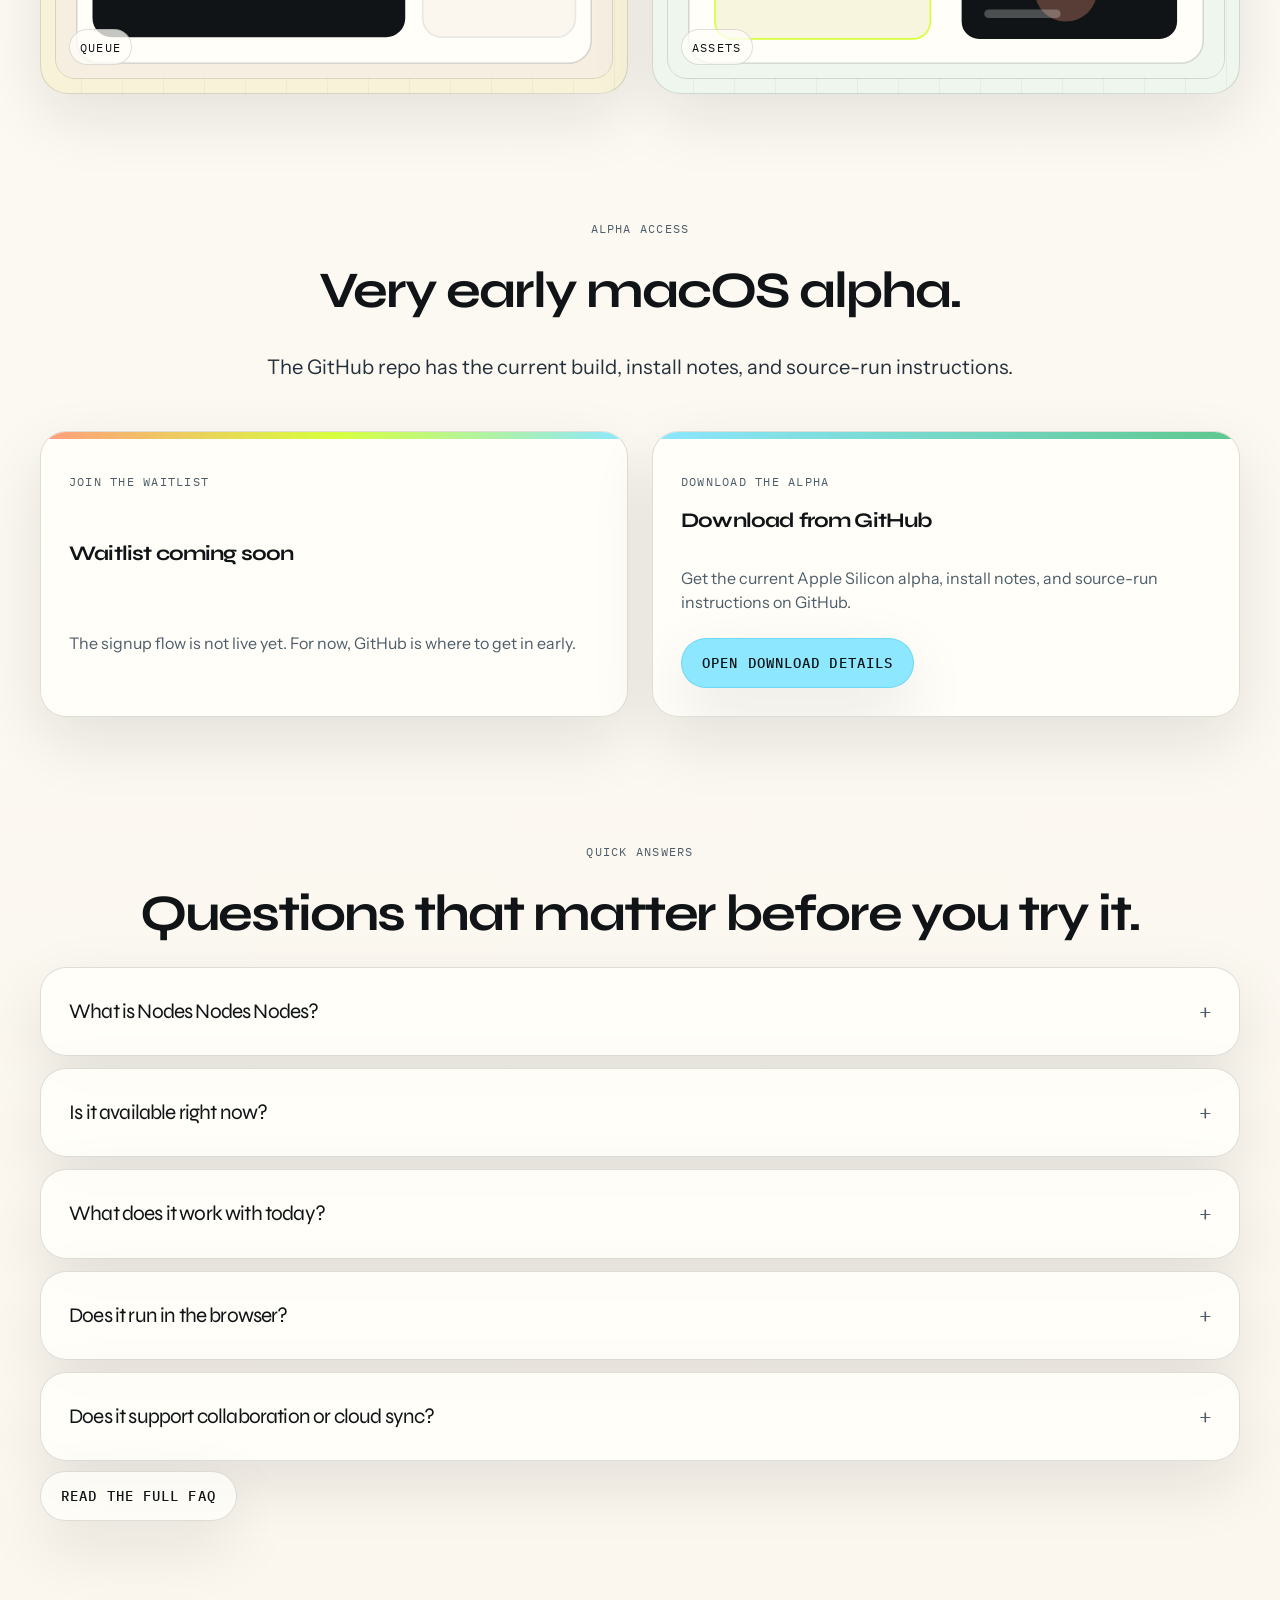
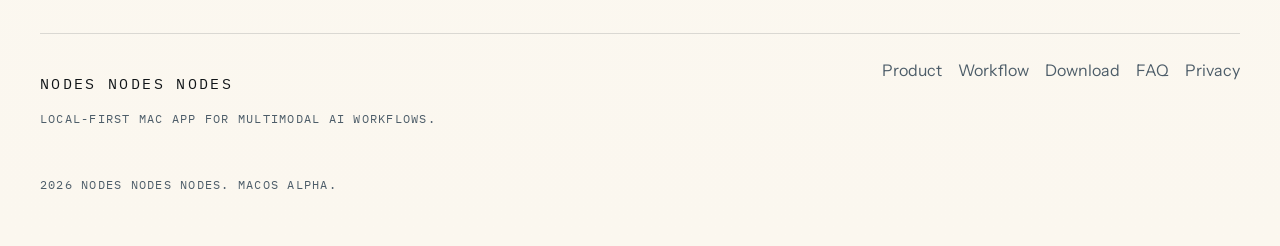
==== commit 50bee5ea: "copy pass" ====
--- a/index.html
+++ b/index.html
@@ -117,12 +117,12 @@
             <article class="card">
               <img class="card-icon" src="/assets/icon-compare.svg" alt="" />
               <h3>Local tools + provider keys</h3>
-              <p>Bring your own keys, wire in local tools, and keep provider execution inside the workflow.</p>
+              <p>Use your own keys, add local tools, and keep everything inside the workflow.</p>
             </article>
             <article class="card">
               <img class="card-icon" src="/assets/icon-compare.svg" alt="" />
               <h3>Debug, inspect, iterate</h3>
-              <p>See runs, request details, and outputs together, then loop back into the graph.</p>
+              <p>See each run, review the results, and keep moving without losing the thread.</p>
             </article>
           </div>
         </section>
@@ -159,9 +159,7 @@
               </ol>
             </div>
             <article class="media-card">
-              <p class="section-label">Workflow map</p>
               <img src="/assets/hero-collage.svg" alt="Editorial collage showing notes, queue state, and review surfaces around a dark workflow canvas." />
-              <p class="fine-print">Illustrated workflow view of local notes, queue visibility, and review surfaces around the canvas.</p>
             </article>
           </div>
         </section>
@@ -206,13 +204,13 @@
           <div class="cta-band">
             <article class="cta-card">
               <p class="badge">Join the waitlist</p>
-              <h3>Waitlist signup</h3>
-              <p>The signup flow is not live yet. For now, GitHub is where early access lives.</p>
+              <h3>Waitlist coming soon</h3>
+              <p>The signup flow is not live yet. For now, GitHub is where to get in early.</p>
             </article>
             <article class="cta-card">
               <p class="badge">Download the alpha</p>
               <h3>Download from GitHub</h3>
-              <p>Use the GitHub repo for the current Apple Silicon alpha, install notes, and source-run instructions.</p>
+              <p>Get the current Apple Silicon alpha, install notes, and source-run instructions on GitHub.</p>
               <div class="button-row">
                 <a class="button secondary" href="/download/">Open download details</a>
               </div>
@@ -236,7 +234,7 @@
             </details>
             <details class="faq-item">
               <summary>What does it work with today?</summary>
-              <p>Today: OpenAI, Google Gemini, and Topaz.</p>
+              <p>OpenAI, Google Gemini, and Topaz.</p>
             </details>
             <details class="faq-item">
               <summary>Does it run in the browser?</summary>
@@ -244,7 +242,7 @@
             </details>
             <details class="faq-item">
               <summary>Does it support collaboration or cloud sync?</summary>
-              <p>Not today. Right now it is local-first and made for one person at a time.</p>
+              <p>Not yet. Today it is built for one person working locally.</p>
             </details>
           </div>
           <div class="button-row">
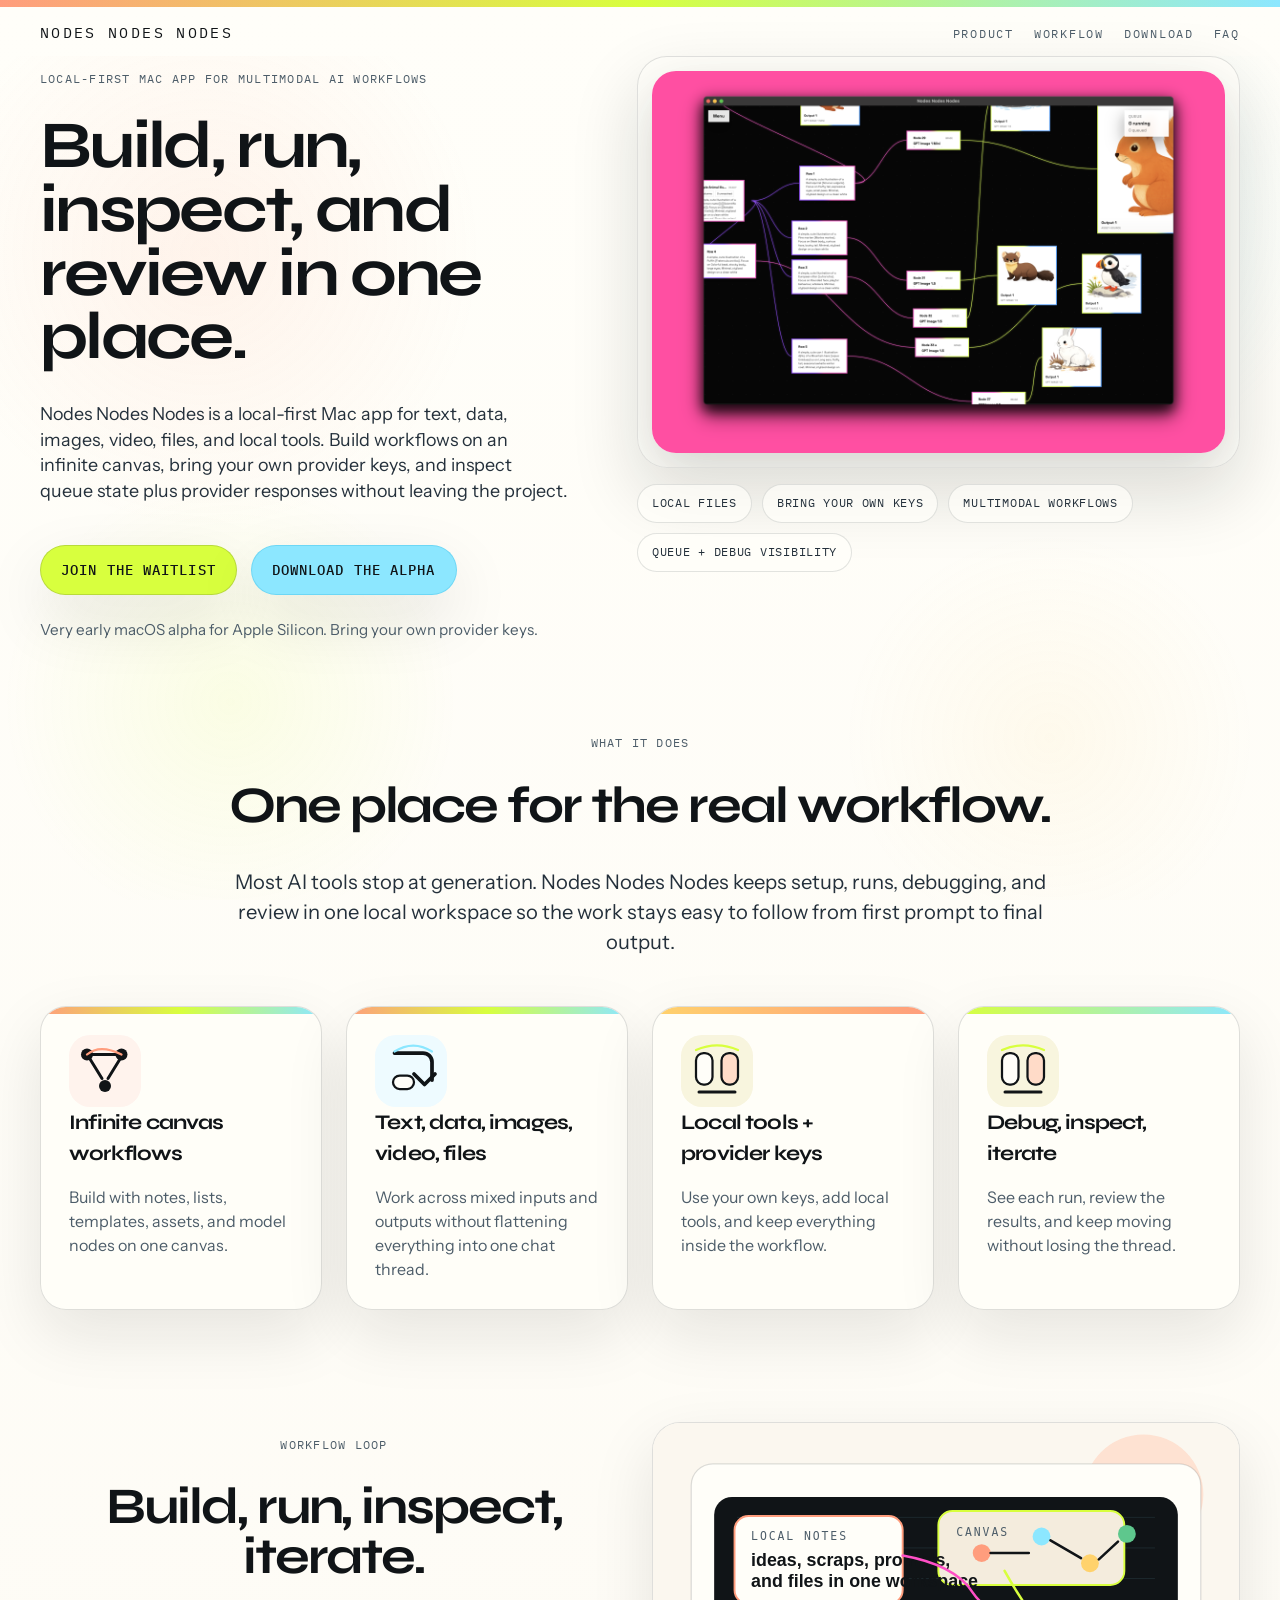
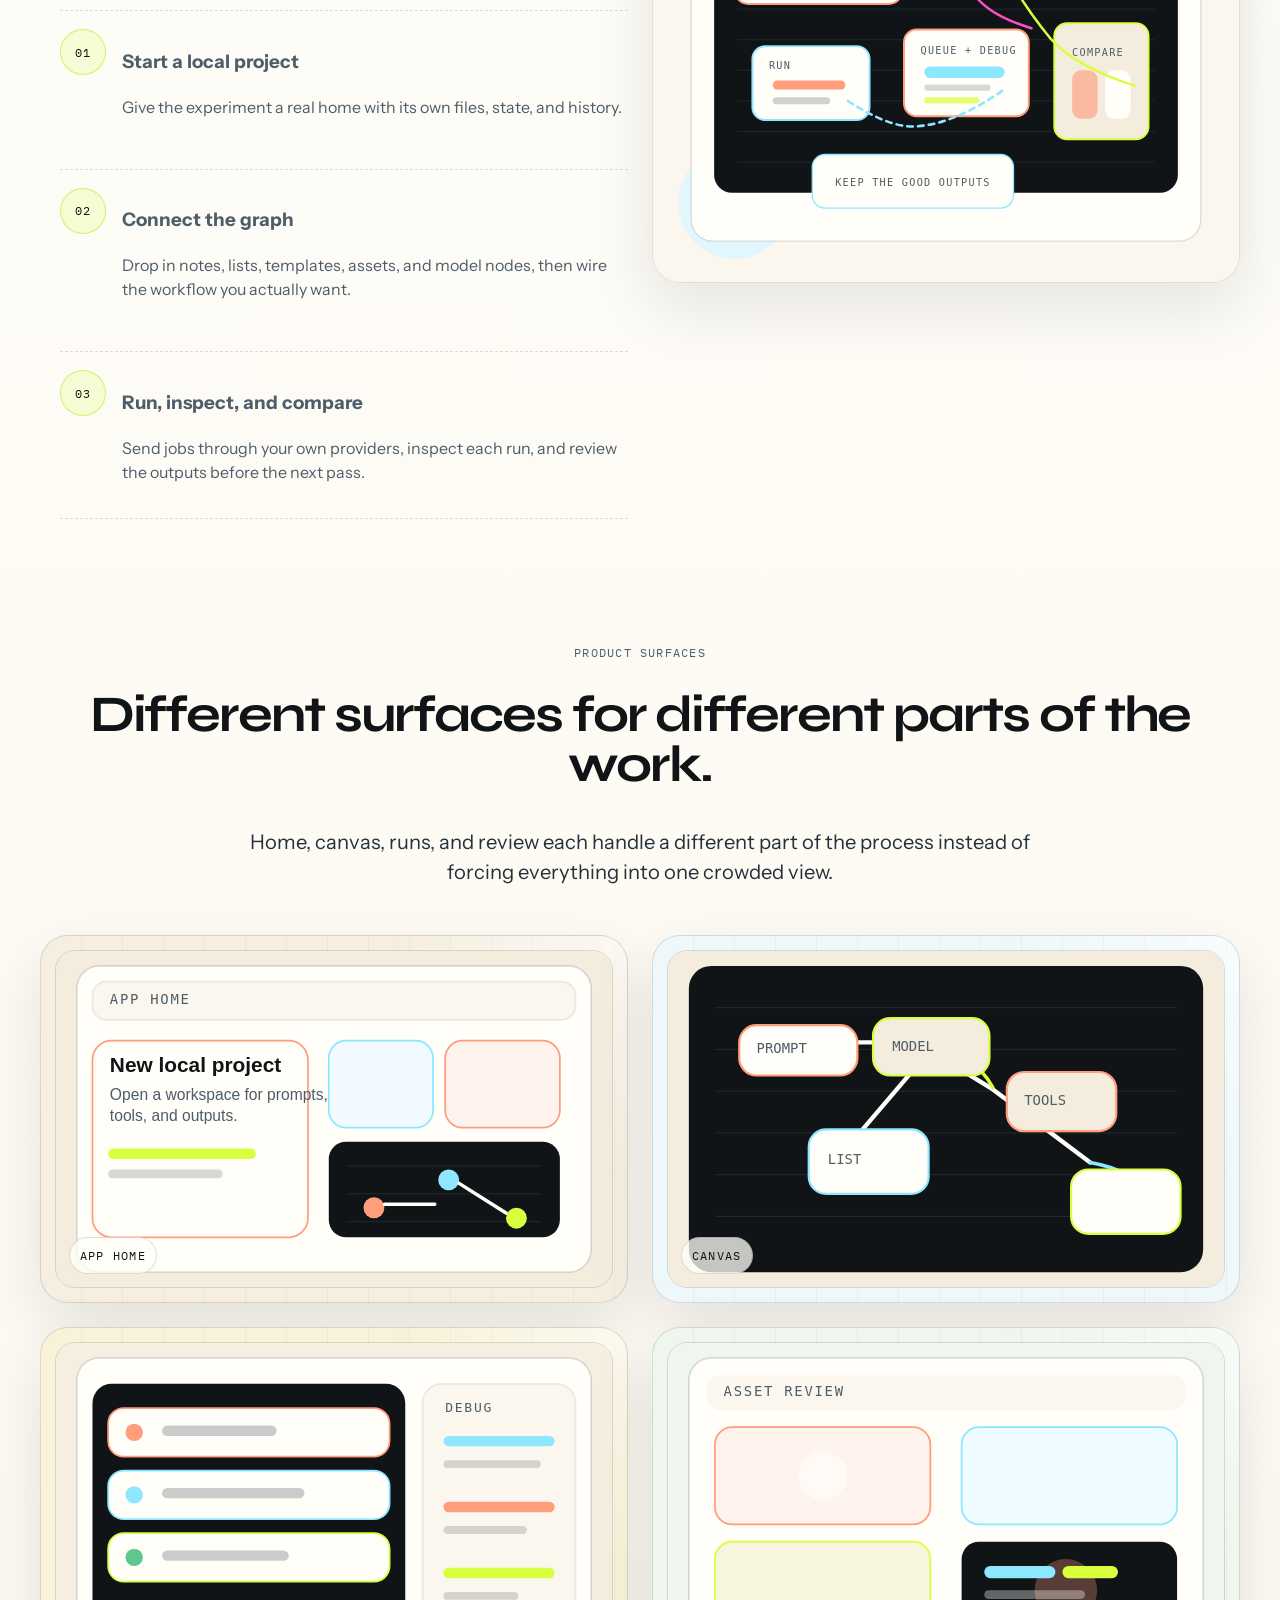
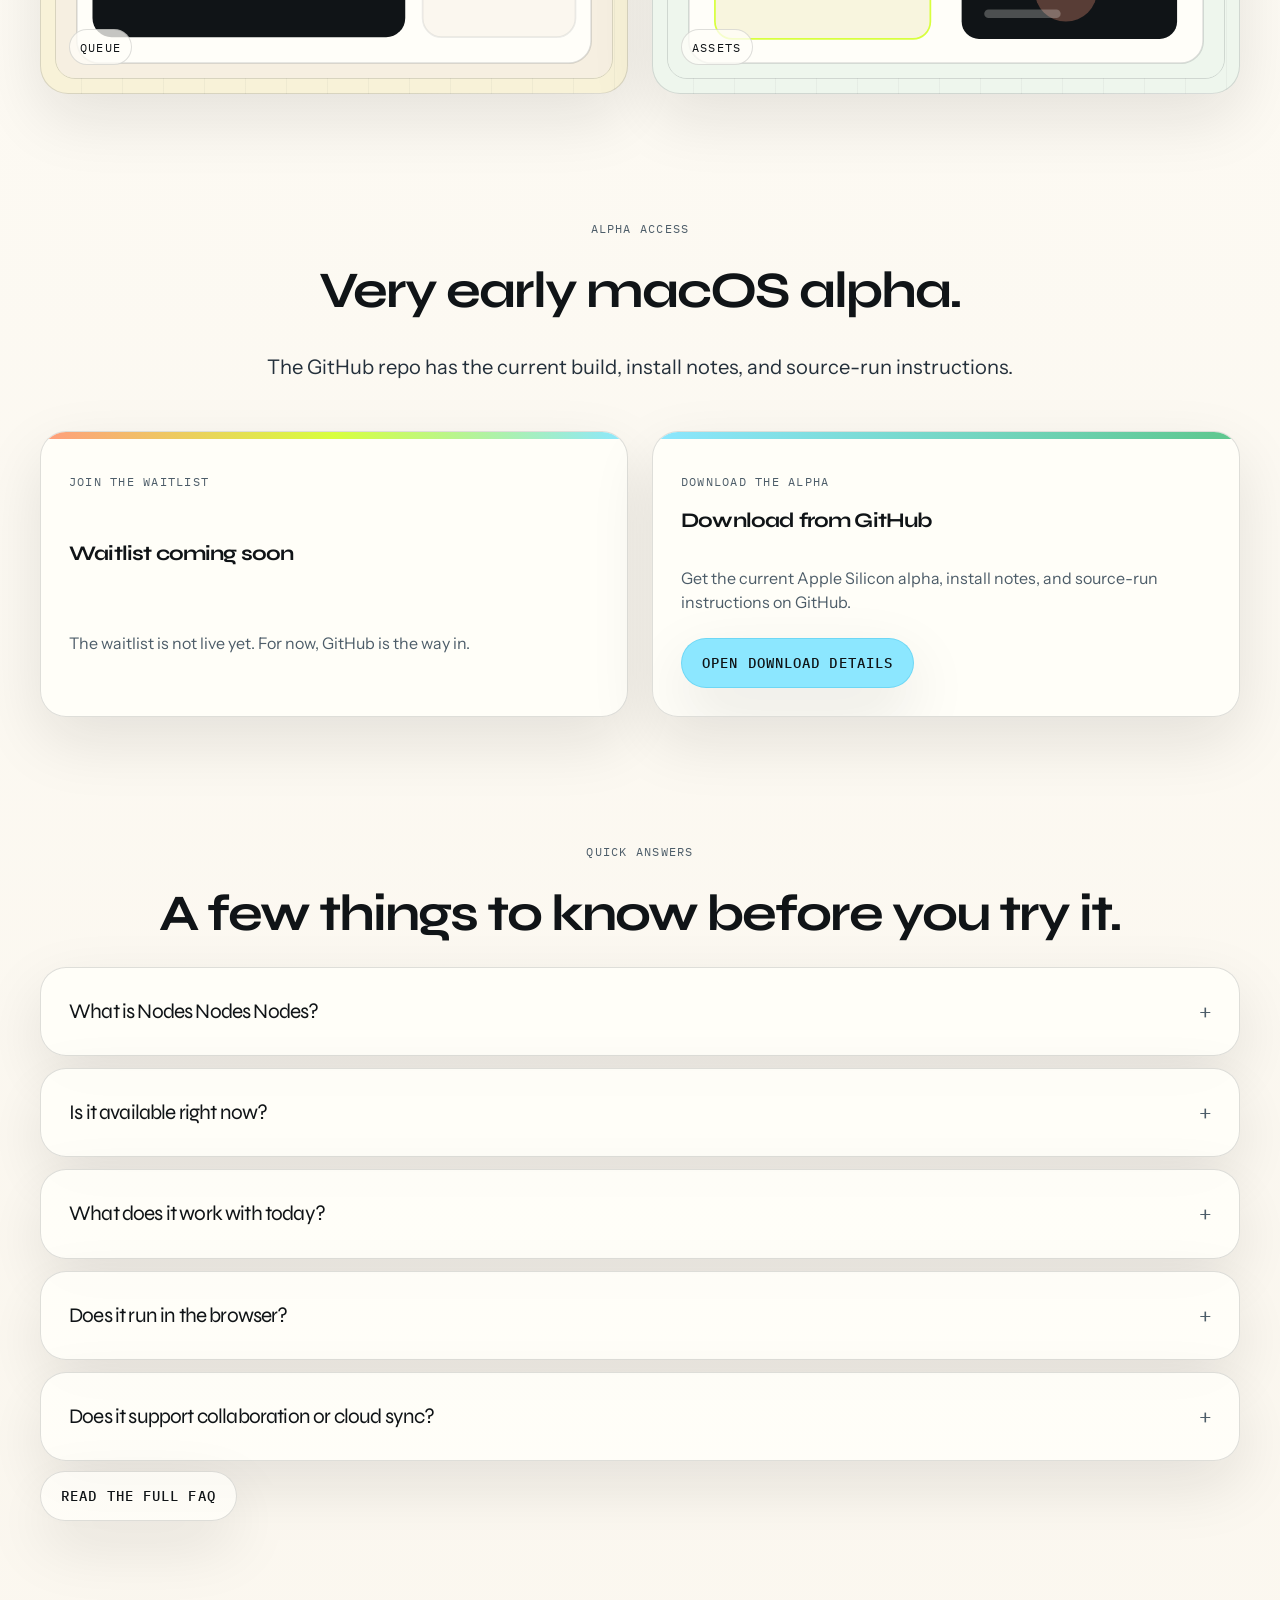
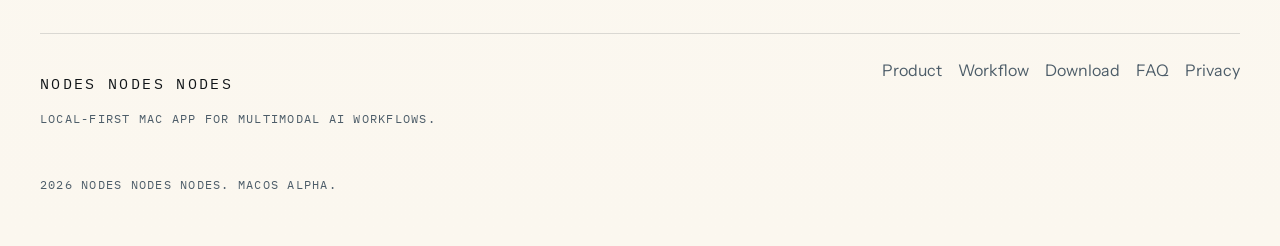
==== commit 3881e94b: "tighten copy" ====
--- a/index.html
+++ b/index.html
@@ -97,22 +97,22 @@
         <section class="page-section">
           <div class="section-head centered">
             <p class="section-label">What it does</p>
-            <h2 class="section-title">One product for the actual loop.</h2>
+            <h2 class="section-title">One place for the real workflow.</h2>
             <p class="section-copy">
-              Most AI tools stop at generation. Nodes Nodes Nodes keeps setup, execution, inspection, and review inside
-              one local workspace so the project stays legible from first prompt to final output.
+              Most AI tools stop at generation. Nodes Nodes Nodes keeps setup, runs, debugging, and review in one local
+              workspace so the work stays easy to follow from first prompt to final output.
             </p>
           </div>
           <div class="four-column">
             <article class="card">
               <img class="card-icon" src="/assets/icon-canvas.svg" alt="" />
               <h3>Infinite canvas workflows</h3>
-              <p>Connect prompt notes, lists, templates, assets, and model nodes on one graph.</p>
+              <p>Build with notes, lists, templates, assets, and model nodes on one canvas.</p>
             </article>
             <article class="card">
               <img class="card-icon" src="/assets/icon-run.svg" alt="" />
               <h3>Text, data, images, video, files</h3>
-              <p>Work across mixed inputs and outputs without flattening everything into one chat transcript.</p>
+              <p>Work across mixed inputs and outputs without flattening everything into one chat thread.</p>
             </article>
             <article class="card">
               <img class="card-icon" src="/assets/icon-compare.svg" alt="" />
@@ -146,14 +146,14 @@
                   <span class="step-index">02</span>
                   <div>
                     <h3>Connect the graph</h3>
-                    <p>Drop in notes, lists, templates, assets, and model nodes, then wire the workflow you actually need.</p>
+                    <p>Drop in notes, lists, templates, assets, and model nodes, then wire the workflow you actually want.</p>
                   </div>
                 </li>
                 <li>
                   <span class="step-index">03</span>
                   <div>
                     <h3>Run, inspect, and compare</h3>
-                    <p>Kick jobs through your own providers, inspect each run, and review outputs before the next pass.</p>
+                    <p>Send jobs through your own providers, inspect each run, and review the outputs before the next pass.</p>
                   </div>
                 </li>
               </ol>
@@ -169,8 +169,8 @@
             <p class="section-label">Product surfaces</p>
             <h2 class="section-title">Different surfaces for different parts of the work.</h2>
             <p class="section-copy">
-              Home, canvas, queue, and asset review all carry different parts of the workflow instead of collapsing into
-              one giant pane.
+              Home, canvas, runs, and review each handle a different part of the process instead of forcing everything
+              into one crowded view.
             </p>
           </div>
           <div class="frame-grid">
@@ -205,7 +205,7 @@
             <article class="cta-card">
               <p class="badge">Join the waitlist</p>
               <h3>Waitlist coming soon</h3>
-              <p>The signup flow is not live yet. For now, GitHub is where to get in early.</p>
+              <p>The waitlist is not live yet. For now, GitHub is the way in.</p>
             </article>
             <article class="cta-card">
               <p class="badge">Download the alpha</p>
@@ -221,7 +221,7 @@
         <section class="page-section">
           <div class="section-head">
             <p class="section-label">Quick answers</p>
-            <h2 class="section-title">Questions that matter before you try it.</h2>
+            <h2 class="section-title">A few things to know before you try it.</h2>
           </div>
           <div class="faq-list">
             <details class="faq-item">
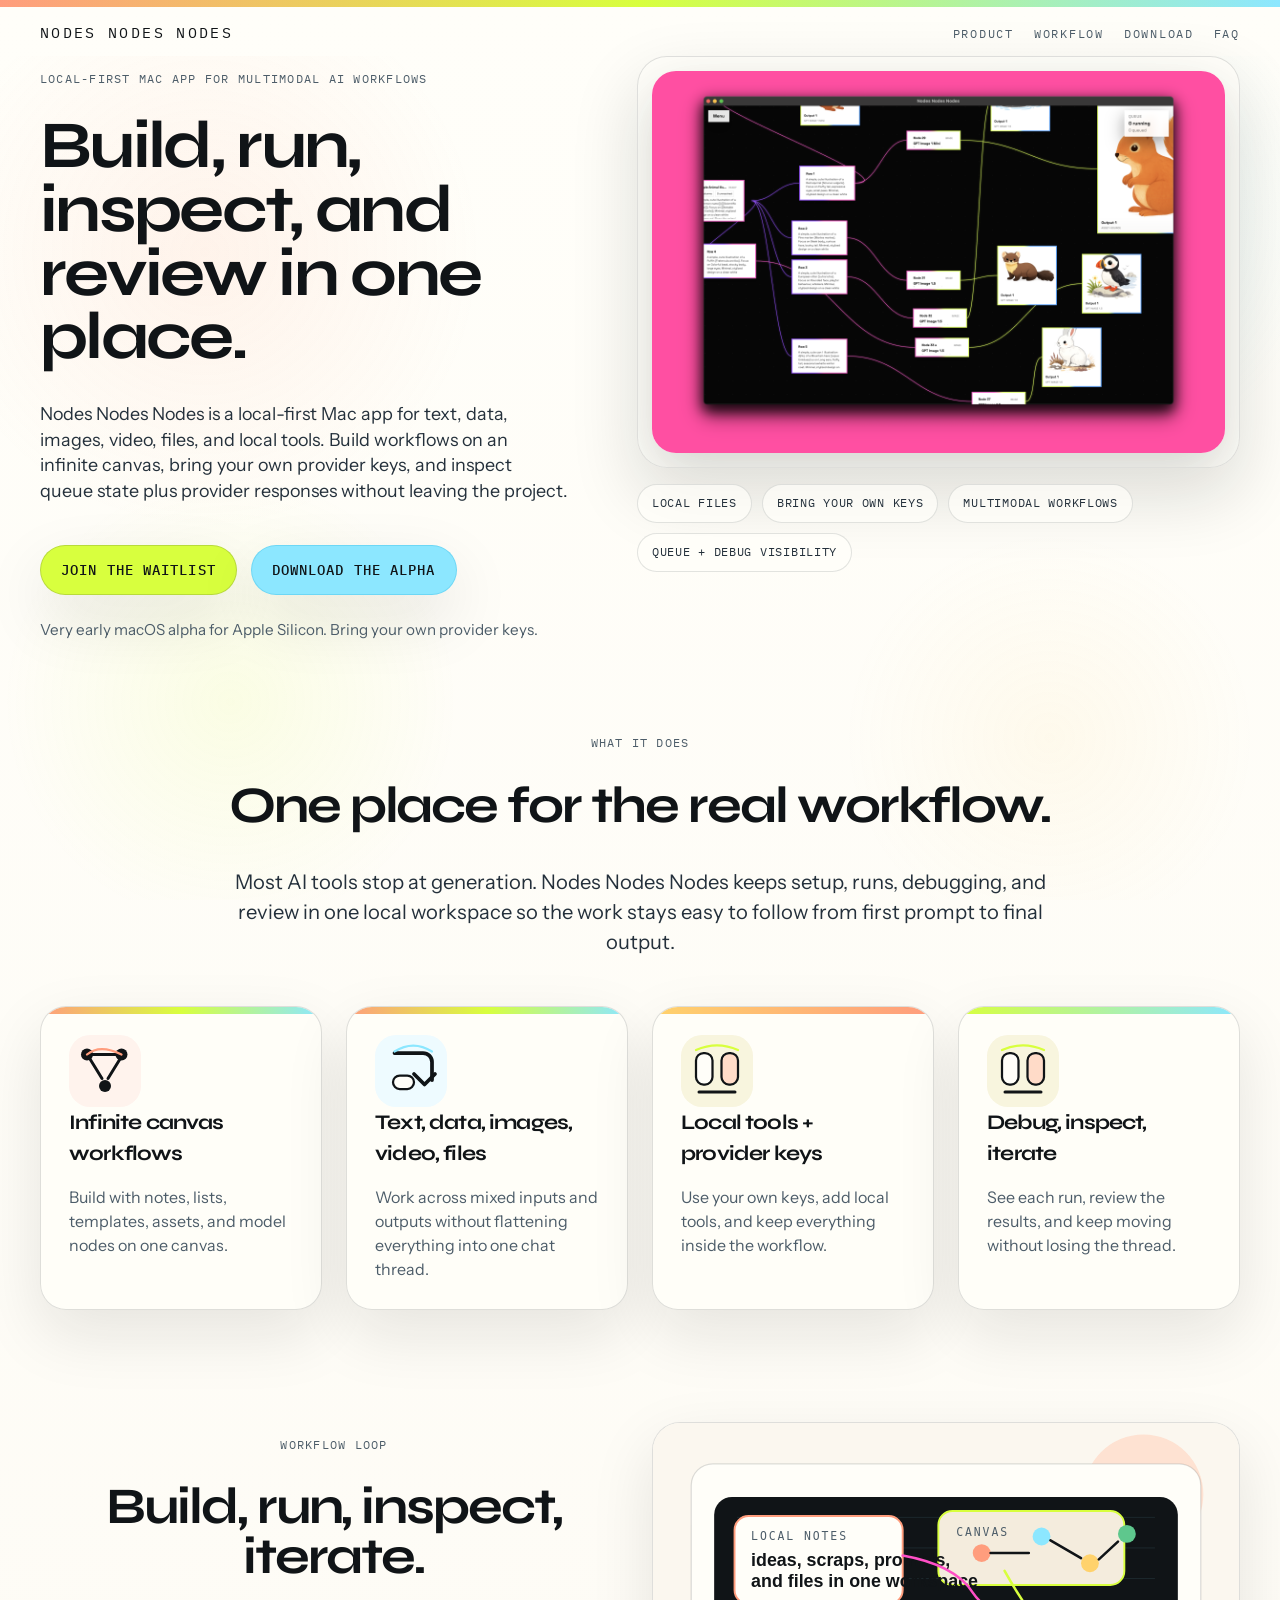
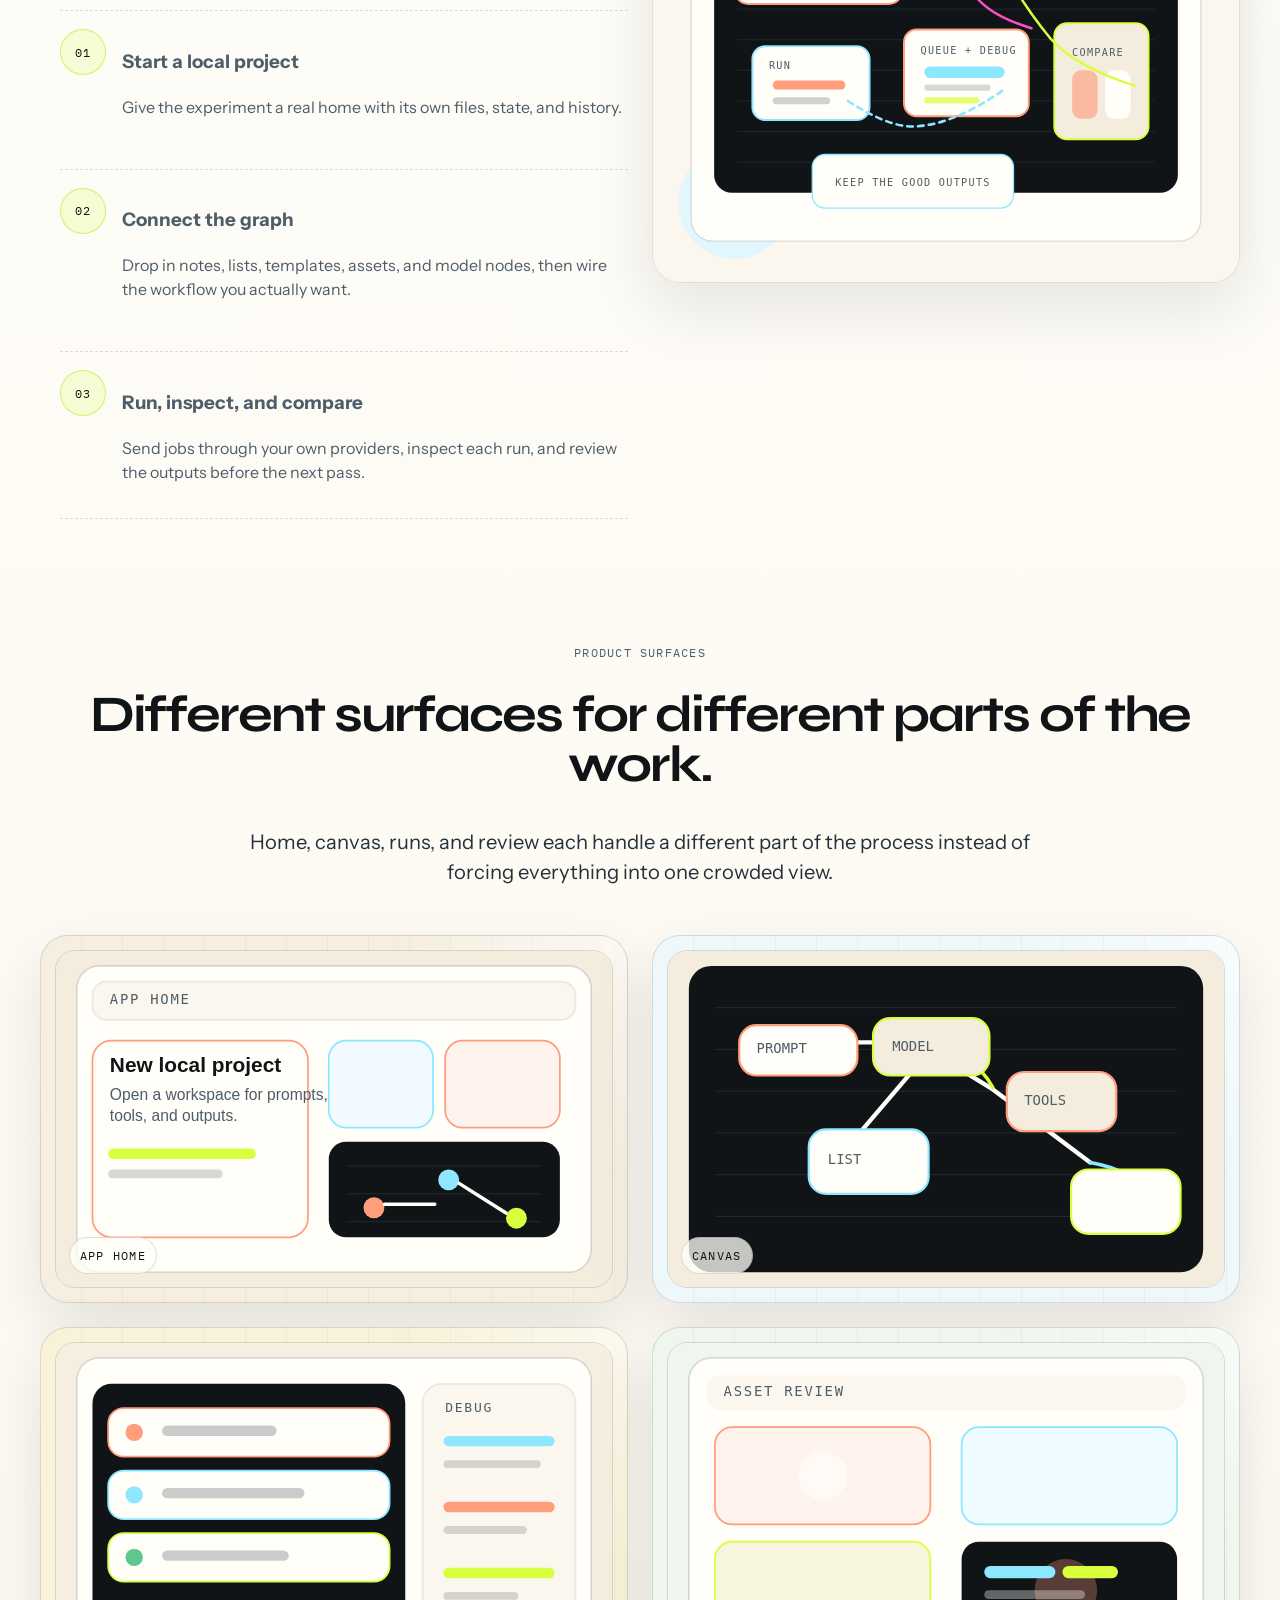
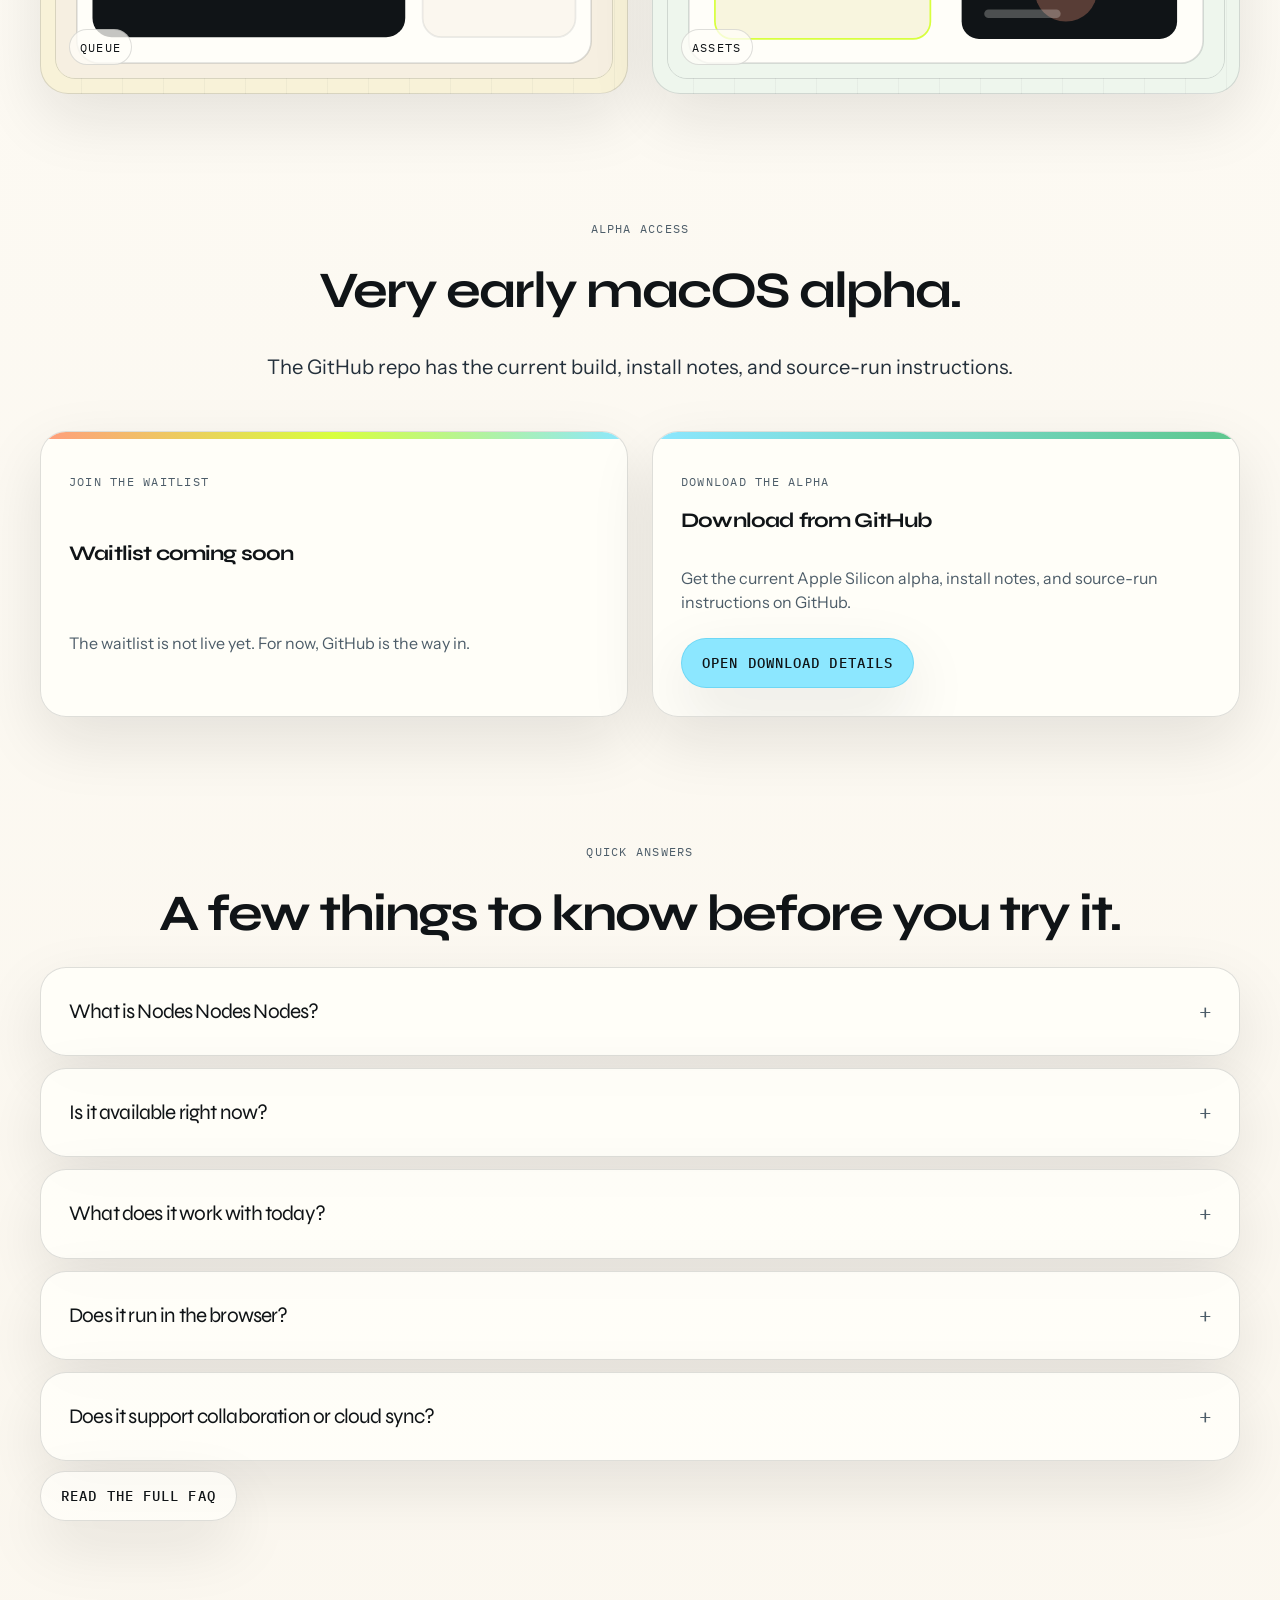
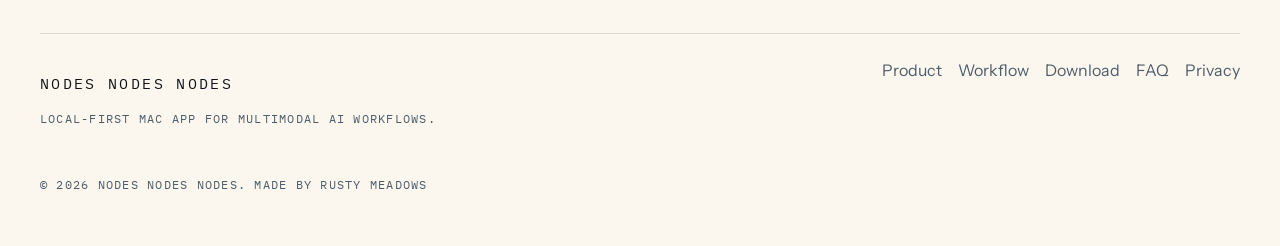
==== commit 74fc4664: "update footer" ====
--- a/index.html
+++ b/index.html
@@ -265,7 +265,7 @@
             <a href="/privacy/">Privacy</a>
           </nav>
         </div>
-        <p class="footer-meta">2026 Nodes Nodes Nodes. macOS alpha.</p>
+        <p class="footer-meta">&copy; 2026 Nodes Nodes Nodes. <a href="https://rustymeadows.com">Made by Rusty Meadows</a></p>
       </footer>
     </div>
   </body>
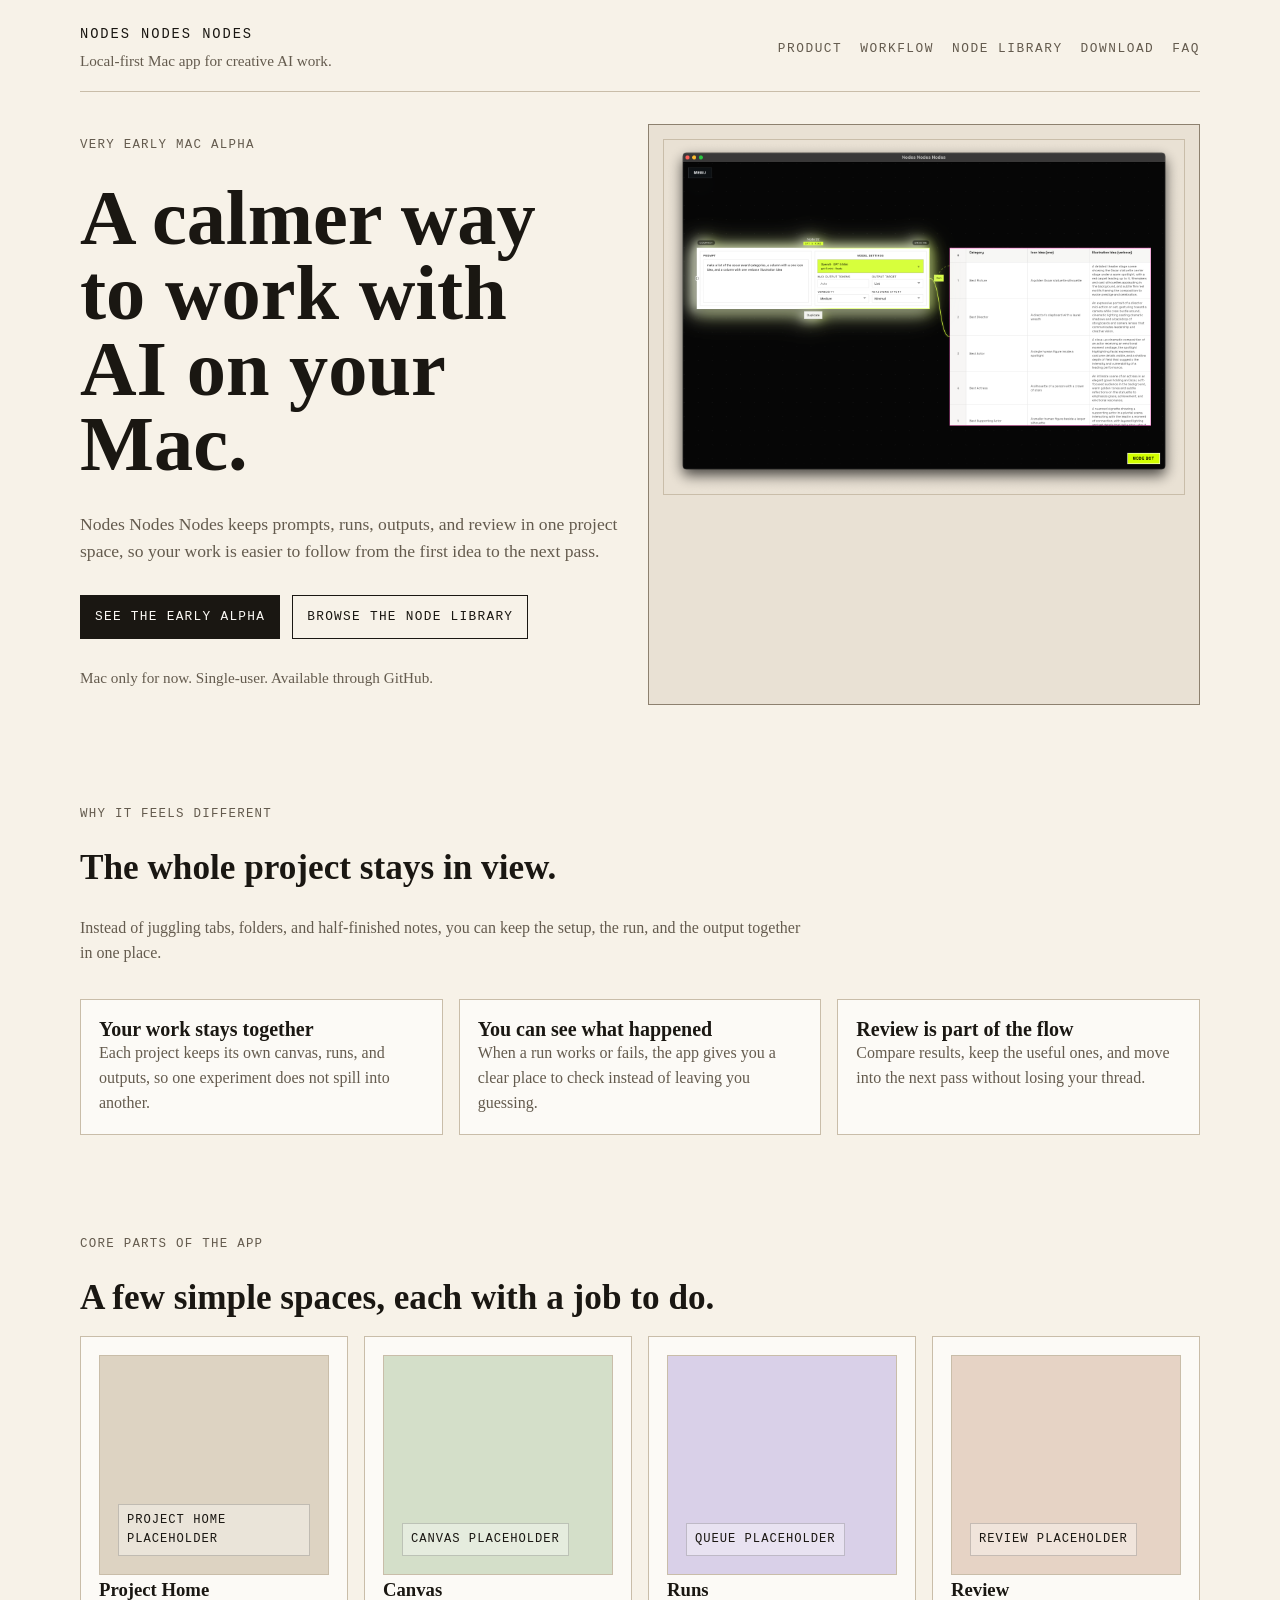
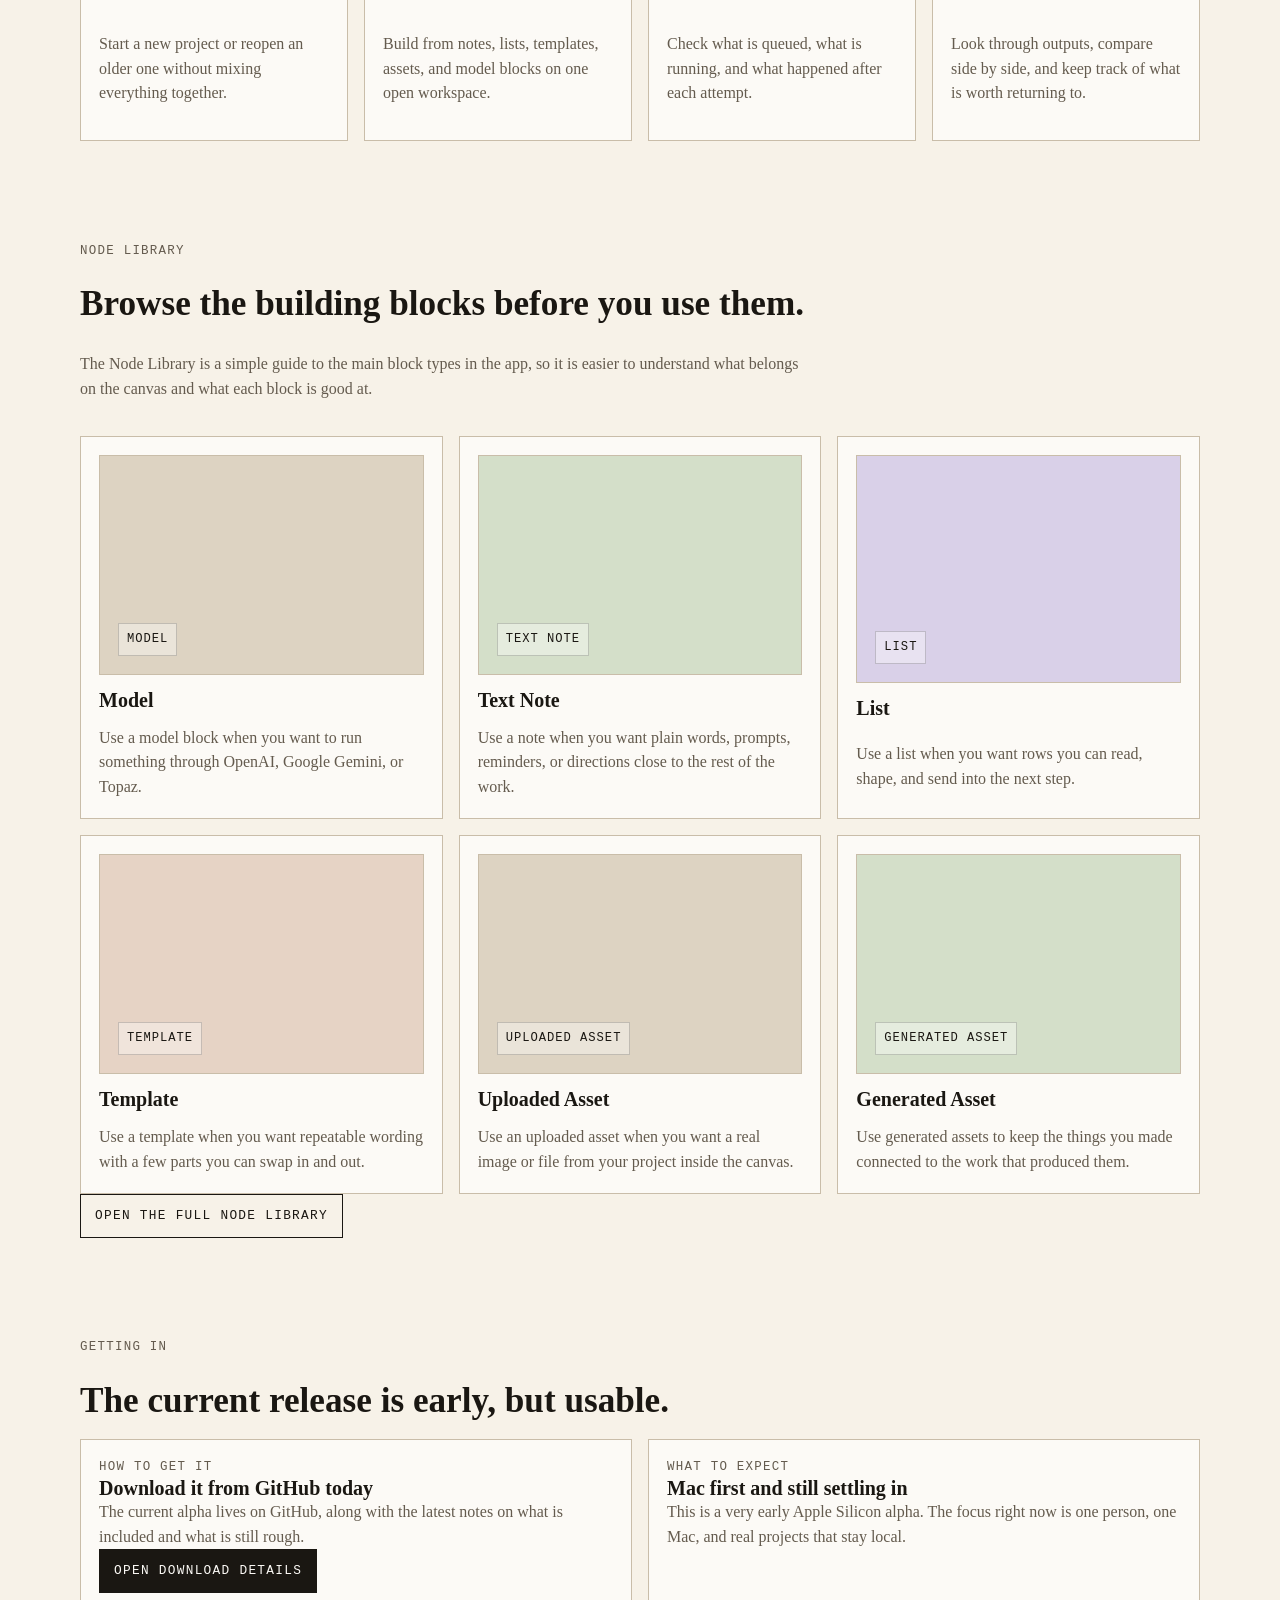
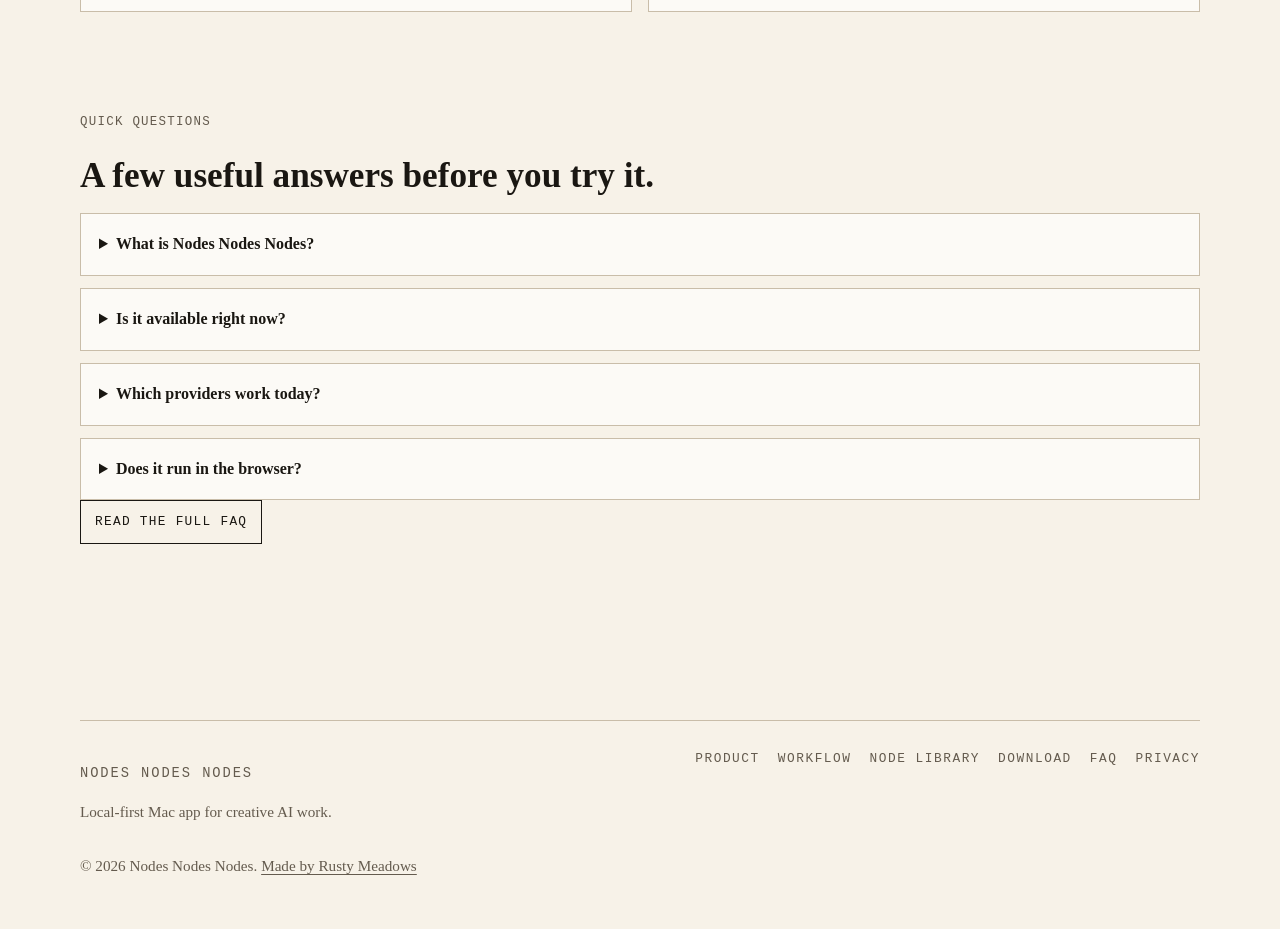
==== commit 4bfa6ac5: "Reset marketing site for user-facing review" ====
--- a/index.html
+++ b/index.html
@@ -3,45 +3,36 @@
   <head>
     <meta charset="utf-8" />
     <meta name="viewport" content="width=device-width, initial-scale=1" />
-    <title>Nodes Nodes Nodes | Local-first Mac app for AI workflows</title>
+    <title>Nodes Nodes Nodes | A calmer way to work with AI on your Mac</title>
     <meta
       name="description"
-      content="Nodes Nodes Nodes is a local-first Mac app for text, data, images, video, files, and more. Build infinite-canvas workflows, bring your own provider keys, wire in local tools, and inspect every run."
+      content="Nodes Nodes Nodes is a very early Mac app that keeps prompts, runs, outputs, and review in one place."
     />
-    <meta name="theme-color" content="#fffef9" />
+    <meta name="theme-color" content="#f7f2e8" />
     <link rel="canonical" href="https://nodesnodesnodes.com/" />
     <meta property="og:type" content="website" />
-    <meta property="og:title" content="Nodes Nodes Nodes | Local-first Mac app for AI workflows" />
+    <meta property="og:title" content="Nodes Nodes Nodes | A calmer way to work with AI on your Mac" />
     <meta
       property="og:description"
-      content="Infinite-canvas workflows for text, data, images, video, files, local tools, and debuggable runs."
+      content="Keep projects, runs, and outputs together in one very early Mac app."
     />
     <meta property="og:url" content="https://nodesnodesnodes.com/" />
     <meta property="og:image" content="https://nodesnodesnodes.com/assets/og-card.png" />
     <meta property="og:image:type" content="image/png" />
     <meta property="og:image:width" content="1200" />
     <meta property="og:image:height" content="630" />
-    <meta property="og:image:alt" content="Local-first Mac app for AI workflows. Nodes Nodes Nodes." />
+    <meta property="og:image:alt" content="Nodes Nodes Nodes marketing card." />
     <meta name="twitter:card" content="summary_large_image" />
-    <meta name="twitter:title" content="Nodes Nodes Nodes | Local-first Mac app for AI workflows" />
+    <meta name="twitter:title" content="Nodes Nodes Nodes | A calmer way to work with AI on your Mac" />
     <meta
       name="twitter:description"
-      content="Build infinite-canvas workflows on your Mac, bring your own provider keys, wire in local tools, and inspect every run."
+      content="A very early Mac app for keeping prompts, runs, outputs, and review together."
     />
     <meta name="twitter:image" content="https://nodesnodesnodes.com/assets/og-card.png" />
-    <meta
-      name="twitter:image:alt"
-      content="Local-first Mac app for AI workflows. Nodes Nodes Nodes."
-    />
+    <meta name="twitter:image:alt" content="Nodes Nodes Nodes marketing card." />
     <link rel="icon" href="/assets/apple-touch-icon.png" type="image/png" />
     <link rel="apple-touch-icon" href="/assets/apple-touch-icon.png" />
     <link rel="icon" href="/assets/favicon.svg" type="image/svg+xml" />
-    <link rel="preconnect" href="https://fonts.googleapis.com" />
-    <link rel="preconnect" href="https://fonts.gstatic.com" crossorigin />
-    <link
-      href="https://fonts.googleapis.com/css2?family=IBM+Plex+Mono:wght@400;500&family=Instrument+Sans:wght@400;500;600&family=Syne:wght@400;500;700;800&display=swap"
-      rel="stylesheet"
-    />
     <link rel="stylesheet" href="/styles/site.css" />
   </head>
   <body>
@@ -50,10 +41,12 @@
       <header class="site-header">
         <a class="wordmark" href="/" aria-label="Nodes Nodes Nodes home">
           <span class="wordmark-title">Nodes Nodes Nodes</span>
+          <span class="wordmark-subtitle">Local-first Mac app for creative AI work.</span>
         </a>
         <nav class="site-nav" aria-label="Primary">
           <a href="/product/">Product</a>
           <a href="/workflow/">Workflow</a>
+          <a href="/node-library/">Node Library</a>
           <a href="/download/">Download</a>
           <a href="/faq/">FAQ</a>
         </nav>
@@ -63,186 +56,178 @@
         <section class="page-hero">
           <div class="hero-grid">
             <div class="hero-copy">
-              <p class="eyebrow">Local-first Mac app for multimodal AI workflows</p>
-              <h1 class="page-title">Build, run, inspect, and review in one place.</h1>
+              <p class="eyebrow">Very early Mac alpha</p>
+              <h1 class="page-title">A calmer way to work with AI on your Mac.</h1>
               <p class="lede">
-                Nodes Nodes Nodes is a local-first Mac app for text, data, images, video, files, and local tools.
-                Build workflows on an infinite canvas, bring your own provider keys, and inspect queue state plus
-                provider responses without leaving the project.
+                Nodes Nodes Nodes keeps prompts, runs, outputs, and review in one project space, so your work is
+                easier to follow from the first idea to the next pass.
               </p>
-              <div class="hero-actions">
-                <a class="button" href="#alpha-access">Join the waitlist</a>
-                <a class="button secondary" href="/download/">Download the alpha</a>
-              </div>
-              <p class="hero-note">Very early macOS alpha for Apple Silicon. Bring your own provider keys.</p>
+              <div class="button-row">
+                <a class="button" href="/download/">See the early alpha</a>
+                <a class="button secondary" href="/node-library/">Browse the Node Library</a>
+              </div>
+              <p class="hero-note">Mac only for now. Single-user. Available through GitHub.</p>
             </div>
-            <aside class="hero-visual" aria-label="Product proof">
-              <figure class="shot-card hero-shot-card">
-                <img
-                  class="hero-shot"
-                  src="/assets/hero-beauty.png"
-                  alt="Nodes Nodes Nodes app window showing an infinite canvas workflow on a pink background."
-                />
-              </figure>
-              <ul class="hero-proof-list hero-visual-list" aria-label="Key capabilities">
-                <li>Local files</li>
-                <li>Bring your own keys</li>
-                <li>Multimodal workflows</li>
-                <li>Queue + debug visibility</li>
-              </ul>
-            </aside>
-          </div>
-        </section>
-
-        <section class="page-section">
-          <div class="section-head centered">
-            <p class="section-label">What it does</p>
-            <h2 class="section-title">One place for the real workflow.</h2>
-            <p class="section-copy">
-              Most AI tools stop at generation. Nodes Nodes Nodes keeps setup, runs, debugging, and review in one local
-              workspace so the work stays easy to follow from first prompt to final output.
+            <div class="screenshot-frame">
+              <img
+                src="/docs/readme-hero-list.png"
+                alt="Nodes Nodes Nodes showing a model block connected to a list on a dark canvas."
+              />
+            </div>
+          </div>
+        </section>
+
+        <section class="page-section">
+          <div class="section-head">
+            <p class="section-label">Why it feels different</p>
+            <h2 class="section-title">The whole project stays in view.</h2>
+            <p>
+              Instead of juggling tabs, folders, and half-finished notes, you can keep the setup, the run, and the
+              output together in one place.
             </p>
           </div>
+          <div class="three-column">
+            <article class="card">
+              <h3>Your work stays together</h3>
+              <p>Each project keeps its own canvas, runs, and outputs, so one experiment does not spill into another.</p>
+            </article>
+            <article class="card">
+              <h3>You can see what happened</h3>
+              <p>When a run works or fails, the app gives you a clear place to check instead of leaving you guessing.</p>
+            </article>
+            <article class="card">
+              <h3>Review is part of the flow</h3>
+              <p>Compare results, keep the useful ones, and move into the next pass without losing your thread.</p>
+            </article>
+          </div>
+        </section>
+
+        <section class="page-section">
+          <div class="section-head">
+            <p class="section-label">Core parts of the app</p>
+            <h2 class="section-title">A few simple spaces, each with a job to do.</h2>
+          </div>
           <div class="four-column">
-            <article class="card">
-              <img class="card-icon" src="/assets/icon-canvas.svg" alt="" />
-              <h3>Infinite canvas workflows</h3>
-              <p>Build with notes, lists, templates, assets, and model nodes on one canvas.</p>
-            </article>
-            <article class="card">
-              <img class="card-icon" src="/assets/icon-run.svg" alt="" />
-              <h3>Text, data, images, video, files</h3>
-              <p>Work across mixed inputs and outputs without flattening everything into one chat thread.</p>
-            </article>
-            <article class="card">
-              <img class="card-icon" src="/assets/icon-compare.svg" alt="" />
-              <h3>Local tools + provider keys</h3>
-              <p>Use your own keys, add local tools, and keep everything inside the workflow.</p>
-            </article>
-            <article class="card">
-              <img class="card-icon" src="/assets/icon-compare.svg" alt="" />
-              <h3>Debug, inspect, iterate</h3>
-              <p>See each run, review the results, and keep moving without losing the thread.</p>
-            </article>
-          </div>
-        </section>
-
-        <section class="page-section">
+            <article class="surface-card">
+              <div class="placeholder one"><span>Project Home placeholder</span></div>
+              <div class="stack">
+                <h3>Project Home</h3>
+                <p>Start a new project or reopen an older one without mixing everything together.</p>
+              </div>
+            </article>
+            <article class="surface-card">
+              <div class="placeholder two"><span>Canvas placeholder</span></div>
+              <div class="stack">
+                <h3>Canvas</h3>
+                <p>Build from notes, lists, templates, assets, and model blocks on one open workspace.</p>
+              </div>
+            </article>
+            <article class="surface-card">
+              <div class="placeholder three"><span>Queue placeholder</span></div>
+              <div class="stack">
+                <h3>Runs</h3>
+                <p>Check what is queued, what is running, and what happened after each attempt.</p>
+              </div>
+            </article>
+            <article class="surface-card">
+              <div class="placeholder four"><span>Review placeholder</span></div>
+              <div class="stack">
+                <h3>Review</h3>
+                <p>Look through outputs, compare side by side, and keep track of what is worth returning to.</p>
+              </div>
+            </article>
+          </div>
+        </section>
+
+        <section class="page-section">
+          <div class="section-head">
+            <p class="section-label">Node Library</p>
+            <h2 class="section-title">Browse the building blocks before you use them.</h2>
+            <p>
+              The Node Library is a simple guide to the main block types in the app, so it is easier to understand
+              what belongs on the canvas and what each block is good at.
+            </p>
+          </div>
+          <div class="node-grid">
+            <article class="node-card">
+              <div class="placeholder one"><span>Model</span></div>
+              <h3>Model</h3>
+              <p>Use a model block when you want to run something through OpenAI, Google Gemini, or Topaz.</p>
+            </article>
+            <article class="node-card">
+              <div class="placeholder two"><span>Text Note</span></div>
+              <h3>Text Note</h3>
+              <p>Use a note when you want plain words, prompts, reminders, or directions close to the rest of the work.</p>
+            </article>
+            <article class="node-card">
+              <div class="placeholder three"><span>List</span></div>
+              <h3>List</h3>
+              <p>Use a list when you want rows you can read, shape, and send into the next step.</p>
+            </article>
+            <article class="node-card">
+              <div class="placeholder four"><span>Template</span></div>
+              <h3>Template</h3>
+              <p>Use a template when you want repeatable wording with a few parts you can swap in and out.</p>
+            </article>
+            <article class="node-card">
+              <div class="placeholder one"><span>Uploaded Asset</span></div>
+              <h3>Uploaded Asset</h3>
+              <p>Use an uploaded asset when you want a real image or file from your project inside the canvas.</p>
+            </article>
+            <article class="node-card">
+              <div class="placeholder two"><span>Generated Asset</span></div>
+              <h3>Generated Asset</h3>
+              <p>Use generated assets to keep the things you made connected to the work that produced them.</p>
+            </article>
+          </div>
+          <div class="button-row">
+            <a class="button secondary" href="/node-library/">Open the full Node Library</a>
+          </div>
+        </section>
+
+        <section class="page-section">
+          <div class="section-head">
+            <p class="section-label">Getting in</p>
+            <h2 class="section-title">The current release is early, but usable.</h2>
+          </div>
           <div class="two-column">
-            <div>
-              <div class="section-head">
-                <p class="section-label">Workflow loop</p>
-                <h2 class="section-title">Build, run, inspect, iterate.</h2>
-              </div>
-              <ol class="number-list">
-                <li>
-                  <span class="step-index">01</span>
-                  <div>
-                    <h3>Start a local project</h3>
-                    <p>Give the experiment a real home with its own files, state, and history.</p>
-                  </div>
-                </li>
-                <li>
-                  <span class="step-index">02</span>
-                  <div>
-                    <h3>Connect the graph</h3>
-                    <p>Drop in notes, lists, templates, assets, and model nodes, then wire the workflow you actually want.</p>
-                  </div>
-                </li>
-                <li>
-                  <span class="step-index">03</span>
-                  <div>
-                    <h3>Run, inspect, and compare</h3>
-                    <p>Send jobs through your own providers, inspect each run, and review the outputs before the next pass.</p>
-                  </div>
-                </li>
-              </ol>
-            </div>
-            <article class="media-card">
-              <img src="/assets/hero-collage.svg" alt="Editorial collage showing notes, queue state, and review surfaces around a dark workflow canvas." />
-            </article>
-          </div>
-        </section>
-
-        <section class="page-section">
-          <div class="section-head">
-            <p class="section-label">Product surfaces</p>
-            <h2 class="section-title">Different surfaces for different parts of the work.</h2>
-            <p class="section-copy">
-              Home, canvas, runs, and review each handle a different part of the process instead of forcing everything
-              into one crowded view.
-            </p>
-          </div>
-          <div class="frame-grid">
-            <article class="frame">
-              <img src="/assets/mock-home.svg" alt="Illustrated app home concept for Nodes Nodes Nodes." />
-              <span class="placeholder-label">APP HOME</span>
-            </article>
-            <article class="frame">
-              <img src="/assets/mock-canvas.svg" alt="Illustrated canvas concept for Nodes Nodes Nodes." />
-              <span class="placeholder-label">CANVAS</span>
-            </article>
-            <article class="frame">
-              <img src="/assets/mock-queue.svg" alt="Illustrated queue concept for Nodes Nodes Nodes." />
-              <span class="placeholder-label">QUEUE</span>
-            </article>
-            <article class="frame">
-              <img src="/assets/mock-assets.svg" alt="Illustrated assets concept for Nodes Nodes Nodes." />
-              <span class="placeholder-label">ASSETS</span>
-            </article>
-          </div>
-        </section>
-
-        <section class="page-section" id="alpha-access">
-          <div class="section-head">
-            <p class="section-label">Alpha access</p>
-            <h2 class="section-title">Very early macOS alpha.</h2>
-            <p class="section-copy">
-              The GitHub repo has the current build, install notes, and source-run instructions.
-            </p>
-          </div>
-          <div class="cta-band">
-            <article class="cta-card">
-              <p class="badge">Join the waitlist</p>
-              <h3>Waitlist coming soon</h3>
-              <p>The waitlist is not live yet. For now, GitHub is the way in.</p>
-            </article>
-            <article class="cta-card">
-              <p class="badge">Download the alpha</p>
-              <h3>Download from GitHub</h3>
-              <p>Get the current Apple Silicon alpha, install notes, and source-run instructions on GitHub.</p>
+            <article class="download-card">
+              <p class="badge">How to get it</p>
+              <h3>Download it from GitHub today</h3>
+              <p>The current alpha lives on GitHub, along with the latest notes on what is included and what is still rough.</p>
               <div class="button-row">
-                <a class="button secondary" href="/download/">Open download details</a>
-              </div>
-            </article>
-          </div>
-        </section>
-
-        <section class="page-section">
-          <div class="section-head">
-            <p class="section-label">Quick answers</p>
-            <h2 class="section-title">A few things to know before you try it.</h2>
+                <a class="button" href="/download/">Open download details</a>
+              </div>
+            </article>
+            <article class="download-card">
+              <p class="badge">What to expect</p>
+              <h3>Mac first and still settling in</h3>
+              <p>This is a very early Apple Silicon alpha. The focus right now is one person, one Mac, and real projects that stay local.</p>
+            </article>
+          </div>
+        </section>
+
+        <section class="page-section">
+          <div class="section-head">
+            <p class="section-label">Quick questions</p>
+            <h2 class="section-title">A few useful answers before you try it.</h2>
           </div>
           <div class="faq-list">
             <details class="faq-item">
               <summary>What is Nodes Nodes Nodes?</summary>
-              <p>A local-first Mac app for building, running, debugging, and reviewing AI workflows on an infinite canvas.</p>
+              <p>It is a local-first Mac app for building, running, and reviewing creative AI work in one place.</p>
             </details>
             <details class="faq-item">
               <summary>Is it available right now?</summary>
-              <p>Yes. It is a very early macOS alpha, available through the GitHub repo.</p>
-            </details>
-            <details class="faq-item">
-              <summary>What does it work with today?</summary>
+              <p>Yes. The current version is a very early alpha that you get through GitHub.</p>
+            </details>
+            <details class="faq-item">
+              <summary>Which providers work today?</summary>
               <p>OpenAI, Google Gemini, and Topaz.</p>
             </details>
             <details class="faq-item">
               <summary>Does it run in the browser?</summary>
-              <p>No. It is a desktop app.</p>
-            </details>
-            <details class="faq-item">
-              <summary>Does it support collaboration or cloud sync?</summary>
-              <p>Not yet. Today it is built for one person working locally.</p>
+              <p>No. Right now it is a Mac desktop app.</p>
             </details>
           </div>
           <div class="button-row">
@@ -255,11 +240,12 @@
         <div class="footer-top">
           <div>
             <p class="wordmark-title">Nodes Nodes Nodes</p>
-            <p class="footer-meta">Local-first Mac app for multimodal AI workflows.</p>
+            <p class="footer-meta">Local-first Mac app for creative AI work.</p>
           </div>
           <nav class="footer-links" aria-label="Footer">
             <a href="/product/">Product</a>
             <a href="/workflow/">Workflow</a>
+            <a href="/node-library/">Node Library</a>
             <a href="/download/">Download</a>
             <a href="/faq/">FAQ</a>
             <a href="/privacy/">Privacy</a>
--- a/styles/site.css
+++ b/styles/site.css
@@ -1,23 +1,22 @@
 :root {
-  --bg: #fffef9;
-  --bg-soft: #fbf7ef;
-  --surface: rgba(255, 254, 249, 0.88);
-  --surface-strong: #f4ecdd;
-  --text: #101417;
-  --text-soft: #24303b;
-  --muted: #4d5d69;
-  --border: rgba(23, 32, 39, 0.14);
-  --accent: #d8ff3e;
-  --accent-soft: rgba(216, 255, 62, 0.28);
-  --accent-blue: #8ce7ff;
-  --accent-yellow: #ffd26c;
-  --accent-green: #5ec78d;
-  --accent-coral: #ff9d7d;
-  --max-width: 1200px;
-  --page-padding: clamp(20px, 4vw, 40px);
-  --section-gap: clamp(64px, 9vw, 112px);
-  --grid-gap: clamp(16px, 2vw, 24px);
-  --shadow: 0 24px 64px rgba(16, 20, 23, 0.1);
+  --page-bg: #f7f2e8;
+  --panel-bg: #fcfaf6;
+  --panel-strong: #f1e8d9;
+  --text: #1a1712;
+  --muted: #645b4e;
+  --border: #c9bda9;
+  --border-strong: #8d816f;
+  --accent: #2b6cb0;
+  --placeholder-1: #ddd3c2;
+  --placeholder-2: #d4dfc9;
+  --placeholder-3: #d9d0e8;
+  --placeholder-4: #e6d3c5;
+  --max-width: 1120px;
+  --page-padding: clamp(18px, 4vw, 36px);
+  --section-gap: clamp(52px, 8vw, 88px);
+  --card-gap: 16px;
+  --font-serif: ui-serif, Georgia, Cambria, "Times New Roman", Times, serif;
+  --font-mono: ui-monospace, "SFMono-Regular", "SF Mono", Menlo, Consolas, "Liberation Mono", monospace;
 }
 
 *,
@@ -32,36 +31,15 @@
 
 body {
   margin: 0;
-  position: relative;
-  background: linear-gradient(180deg, #fffef9 0%, #fbf7ef 100%);
-  color: var(--text);
-  font-family: "Instrument Sans", "Helvetica Neue", Helvetica, Arial, sans-serif;
-  line-height: 1.5;
-  overflow-x: hidden;
-}
-
-body::before {
-  content: "";
-  position: fixed;
-  inset: 0;
-  z-index: -1;
-  pointer-events: none;
-  clip-path: inset(56px 0 0 0);
-  background:
-    radial-gradient(circle at 16% 28%, rgba(255, 157, 125, 0.11), transparent 22%),
-    radial-gradient(circle at 84% 24%, rgba(140, 231, 255, 0.14), transparent 20%),
-    radial-gradient(circle at 18% 78%, rgba(216, 255, 62, 0.1), transparent 18%),
-    radial-gradient(circle at 82% 82%, rgba(255, 210, 108, 0.08), transparent 16%);
-}
-
-img,
-svg {
+  background: var(--page-bg);
+  color: var(--text);
+  font-family: var(--font-serif);
+  line-height: 1.55;
+}
+
+img {
   display: block;
   max-width: 100%;
-}
-
-figure {
-  margin: 0;
 }
 
 a {
@@ -75,43 +53,44 @@
   color: var(--muted);
 }
 
-ul {
+ul,
+ol {
   margin: 0;
   padding: 0;
+}
+
+ul {
   list-style: none;
 }
 
 ol {
+  padding-left: 1.2rem;
+}
+
+figure,
+blockquote {
   margin: 0;
-  padding-left: 1.25rem;
-}
-
-details > summary {
+}
+
+summary {
   cursor: pointer;
-  list-style: none;
-}
-
-details > summary::-webkit-details-marker {
-  display: none;
 }
 
 :focus-visible {
-  outline: 3px solid var(--accent);
+  outline: 2px solid var(--text);
   outline-offset: 3px;
 }
 
 .skip-link {
   position: absolute;
-  left: 16px;
-  top: 16px;
-  z-index: 100;
-  padding: 12px 16px;
-  border: 2px solid var(--text);
-  border-radius: 999px;
-  background: #fffef9;
+  top: 14px;
+  left: 14px;
+  z-index: 10;
+  padding: 10px 14px;
+  border: 1px solid var(--text);
+  background: var(--panel-bg);
   color: var(--text);
   transform: translateY(-220%);
-  transition: transform 140ms ease;
 }
 
 .skip-link:focus {
@@ -124,836 +103,471 @@
 
 .site-header,
 .site-footer,
-.page-section,
-.page-hero {
+.page-hero,
+.page-section {
   width: min(var(--max-width), calc(100vw - (var(--page-padding) * 2)));
   margin: 0 auto;
 }
 
 .site-header {
-  position: static;
-  z-index: 1;
   display: flex;
+  flex-wrap: wrap;
   align-items: center;
   justify-content: space-between;
-  gap: 28px;
-  padding: clamp(14px, 2.2vw, 22px) 0 2px;
-}
-
-.site-header::before {
-  display: none;
+  gap: 16px 28px;
+  padding: 24px 0 18px;
+  border-bottom: 1px solid var(--border);
 }
 
 .wordmark {
   display: inline-flex;
   flex-direction: column;
-  gap: 0;
+  gap: 4px;
 }
 
 .wordmark-title,
+.site-nav a,
+.footer-links a,
+.eyebrow,
 .section-label,
-.badge,
-.eyebrow,
 .meta-label,
 .button,
-.footer-meta,
-.site-nav a,
-.step-index,
+.badge,
 .placeholder-label,
-.route-grid-label {
-  font-family: "IBM Plex Mono", "SFMono-Regular", Menlo, Consolas, monospace;
+.list-label,
+.faq-kicker {
+  font-family: var(--font-mono);
 }
 
 .wordmark-title {
-  font-size: 0.92rem;
-  letter-spacing: 0.16em;
-  text-transform: uppercase;
-  color: var(--text);
+  font-size: 0.86rem;
+  letter-spacing: 0.14em;
+  text-transform: uppercase;
 }
 
 .wordmark-subtitle {
+  font-size: 0.95rem;
   color: var(--muted);
-  font-size: 1rem;
-  max-width: 28ch;
-}
-
-.site-nav {
+}
+
+.site-nav,
+.footer-links {
   display: flex;
   flex-wrap: wrap;
-  gap: 20px;
-  align-items: center;
-}
-
-.site-nav a {
+  gap: 10px 18px;
+}
+
+.site-nav a,
+.footer-links a {
+  font-size: 0.8rem;
+  letter-spacing: 0.12em;
+  text-transform: uppercase;
   color: var(--muted);
-  font-size: 0.78rem;
-  letter-spacing: 0.14em;
-  text-transform: uppercase;
-}
-
+}
+
+.site-nav a[aria-current="page"],
 .site-nav a:hover,
 .footer-links a:hover {
   color: var(--text);
 }
 
-.site-nav a[aria-current="page"] {
-  color: var(--text);
-}
-
 .page-hero {
-  padding: clamp(2px, 1vw, 10px) 0 clamp(32px, 5vw, 64px);
+  padding: 32px 0 0;
+}
+
+.page-section {
+  padding: var(--section-gap) 0 0;
+}
+
+.page-hero:last-child,
+.page-section:last-child {
+  padding-bottom: var(--section-gap);
 }
 
 .hero-grid,
-.split-grid,
 .two-column,
 .three-column,
 .four-column,
-.cta-band,
-.route-grid {
-  display: grid;
-  gap: var(--grid-gap);
-}
-
-.hero-grid {
-  grid-template-columns: minmax(0, 0.95fr) minmax(420px, 1.05fr);
-  grid-template-areas: "copy visual";
-  align-items: center;
-  column-gap: clamp(24px, 4vw, 52px);
-  row-gap: 18px;
-}
-
-.hero-visual,
-.media-card,
-.split-visual {
-  display: grid;
-  gap: 14px;
-}
-
-.hero-copy {
-  grid-area: copy;
-  max-width: 41rem;
-  display: grid;
-  gap: 14px;
-  align-content: start;
-}
-
-.hero-visual {
-  grid-area: visual;
-  align-self: start;
+.node-grid,
+.detail-grid,
+.button-row,
+.pill-list,
+.stats-grid,
+.step-grid {
+  display: grid;
+  gap: var(--card-gap);
+}
+
+.hero-grid,
+.two-column,
+.detail-grid {
+  grid-template-columns: repeat(2, minmax(0, 1fr));
+}
+
+.three-column,
+.stats-grid {
+  grid-template-columns: repeat(3, minmax(0, 1fr));
+}
+
+.four-column {
+  grid-template-columns: repeat(4, minmax(0, 1fr));
+}
+
+.node-grid {
+  grid-template-columns: repeat(3, minmax(0, 1fr));
+}
+
+.button-row {
+  display: flex;
+  flex-wrap: wrap;
+  gap: 12px;
+}
+
+.hero-copy,
+.section-head,
+.stack {
+  display: grid;
+  gap: 12px;
+}
+
+.section-head {
+  max-width: 46rem;
+  margin-bottom: 18px;
 }
 
 .eyebrow,
 .section-label,
 .meta-label,
 .badge,
-.footer-meta,
-.step-index,
 .placeholder-label,
-.route-grid-label {
-  color: var(--muted);
+.faq-kicker,
+.list-label {
   font-size: 0.78rem;
   letter-spacing: 0.1em;
   text-transform: uppercase;
+  color: var(--muted);
 }
 
 .page-title,
+.display-title,
 .section-title,
-.display-title,
-.card h3,
-.cta-card h3,
-.download-card h3,
-.policy-card h3,
-.route-card h3,
-.faq-item summary {
-  color: var(--text);
-  font-family: "Syne", "Trebuchet MS", sans-serif;
-  letter-spacing: -0.04em;
-}
-
-.page-title,
-.section-title,
+h3 {
+  margin: 0;
+  color: var(--text);
+  font-weight: 600;
+}
+
+.page-title {
+  font-size: clamp(2.4rem, 7vw, 4.9rem);
+  line-height: 0.96;
+  max-width: 12ch;
+}
+
 .display-title {
-  margin: 0;
-  line-height: 0.98;
-}
-
-.page-title {
-  max-width: 10.4ch;
-  font-size: clamp(2.6rem, 5.2vw, 4.45rem);
-  line-height: 0.96;
-}
-
-.display-title {
-  font-size: clamp(2.5rem, 7vw, 4.6rem);
+  font-size: clamp(2rem, 5vw, 3.4rem);
+  line-height: 1.02;
 }
 
 .section-title {
-  font-size: clamp(2rem, 4vw, 3.2rem);
+  font-size: clamp(1.6rem, 3vw, 2.2rem);
+  line-height: 1.1;
 }
 
 .lede,
-.section-copy,
 .route-intro {
-  max-width: 60ch;
-  font-size: clamp(1.08rem, 2vw, 1.26rem);
-  color: var(--text-soft);
-}
-
-.page-hero .lede {
-  max-width: 33rem;
-  font-size: clamp(1rem, 1.4vw, 1.12rem);
-  line-height: 1.42;
-}
-
-.hero-kicker {
-  max-width: 30ch;
-  margin: 0;
-  color: var(--text);
-  font-family: "Syne", "Trebuchet MS", sans-serif;
-  font-size: clamp(1rem, 1.45vw, 1.18rem);
-  line-height: 1.12;
-}
-
-.hero-actions,
-.button-row {
-  display: flex;
-  flex-wrap: wrap;
-  gap: 14px;
-  margin-top: 10px;
-  align-items: center;
+  max-width: 38rem;
+  font-size: 1.1rem;
+}
+
+.hero-note,
+.fine-print {
+  font-size: 0.95rem;
 }
 
 .button {
   display: inline-flex;
   align-items: center;
   justify-content: center;
-  align-self: flex-start;
-  min-height: 50px;
-  padding: 0 20px;
-  border: 1px solid rgba(23, 32, 39, 0.16);
-  border-radius: 999px;
-  background: var(--accent);
-  color: var(--text);
-  font-size: 0.86rem;
-  font-weight: 500;
+  padding: 11px 14px;
+  border: 1px solid var(--text);
+  background: var(--text);
+  color: var(--panel-bg);
+  font-size: 0.8rem;
+  letter-spacing: 0.1em;
+  text-transform: uppercase;
+}
+
+.button.secondary,
+.button.ghost {
+  background: transparent;
+  color: var(--text);
+}
+
+.button:hover {
+  background: var(--panel-strong);
+  color: var(--text);
+}
+
+.button.secondary:hover,
+.button.ghost:hover {
+  background: var(--panel-strong);
+}
+
+.panel,
+.card,
+.faq-item,
+.node-card,
+.detail-card,
+.cta-card,
+.policy-card,
+.download-card,
+.step-card,
+.library-hero-card,
+.surface-card {
+  border: 1px solid var(--border);
+  background: var(--panel-bg);
+  padding: 18px;
+}
+
+.panel strong,
+.card strong,
+.detail-card strong {
+  color: var(--text);
+}
+
+.screenshot-frame {
+  border: 1px solid var(--border-strong);
+  background: #e9e1d4;
+  padding: 14px;
+}
+
+.screenshot-frame img {
+  width: 100%;
+  height: auto;
+  border: 1px solid var(--border);
+}
+
+.placeholder {
+  display: grid;
+  align-items: end;
+  min-height: 220px;
+  padding: 18px;
+  border: 1px solid var(--border);
+}
+
+.placeholder > span {
+  display: inline-block;
+  width: fit-content;
+  padding: 6px 8px;
+  border: 1px solid rgba(0, 0, 0, 0.18);
+  background: rgba(255, 255, 255, 0.38);
+  color: var(--text);
+  font-family: var(--font-mono);
+  font-size: 0.76rem;
   letter-spacing: 0.08em;
   text-transform: uppercase;
-  box-shadow: var(--shadow);
-  transition: transform 140ms ease, box-shadow 140ms ease, background 140ms ease, border-color 140ms ease;
-}
-
-.button:hover {
-  transform: translateY(-2px);
-  box-shadow: 0 30px 64px rgba(16, 20, 23, 0.14);
-  border-color: rgba(23, 32, 39, 0.24);
-}
-
-.button.secondary {
-  background: var(--accent-blue);
-  border-color: rgba(80, 199, 235, 0.5);
-}
-
-.button.ghost {
-  background: rgba(255, 254, 249, 0.76);
-  border-color: var(--border);
-}
-
-.button[aria-disabled="true"] {
-  opacity: 0.55;
-  cursor: not-allowed;
-  pointer-events: none;
-}
-
-.hero-note,
-.status-note,
-.fine-print {
-  margin-top: 10px;
+}
+
+.placeholder.one {
+  background: var(--placeholder-1);
+}
+
+.placeholder.two {
+  background: var(--placeholder-2);
+}
+
+.placeholder.three {
+  background: var(--placeholder-3);
+}
+
+.placeholder.four {
+  background: var(--placeholder-4);
+}
+
+.placeholder.tall {
+  min-height: 320px;
+}
+
+.pill-list {
+  display: flex;
+  flex-wrap: wrap;
+  gap: 8px;
+}
+
+.pill-list li {
+  padding: 6px 10px;
+  border: 1px solid var(--border);
+  background: var(--panel-bg);
+  color: var(--text);
+  font-family: var(--font-mono);
+  font-size: 0.75rem;
+  letter-spacing: 0.06em;
+  text-transform: uppercase;
+}
+
+.stats-grid .card,
+.four-column .card,
+.three-column .card,
+.two-column .card {
+  height: 100%;
+}
+
+.step-grid {
+  grid-template-columns: repeat(4, minmax(0, 1fr));
+}
+
+.step-card {
+  display: grid;
+  gap: 10px;
+}
+
+.step-number {
+  font-family: var(--font-mono);
+  font-size: 0.82rem;
+  letter-spacing: 0.1em;
+  text-transform: uppercase;
+  color: var(--muted);
+}
+
+.faq-list {
+  display: grid;
+  gap: 12px;
+}
+
+.faq-item summary {
+  color: var(--text);
+  font-weight: 600;
+}
+
+.faq-item p {
+  margin: 12px 0 0;
+}
+
+.link-list {
+  display: grid;
+  gap: 10px;
+}
+
+.link-list a {
+  color: var(--text);
+  text-decoration: underline;
+  text-underline-offset: 0.18em;
+}
+
+.site-footer {
+  padding: 28px 0 36px;
+  border-top: 1px solid var(--border);
+  margin-top: var(--section-gap);
+}
+
+.footer-top {
+  display: flex;
+  flex-wrap: wrap;
+  align-items: flex-start;
+  justify-content: space-between;
+  gap: 16px 28px;
+  margin-bottom: 16px;
+}
+
+.footer-meta {
   color: var(--muted);
   font-size: 0.95rem;
 }
 
-.hero-proof-list,
-.hero-aside-list {
-  display: flex;
-  flex-wrap: wrap;
-  gap: 10px;
-  margin-top: 2px;
-}
-
-.hero-proof-list li,
-.hero-aside-list li {
-  padding: 9px 14px 10px;
-  border: 1px solid rgba(23, 32, 39, 0.12);
-  border-radius: 999px;
-  background: rgba(255, 254, 249, 0.7);
-  color: var(--text-soft);
-  font-family: "IBM Plex Mono", "SFMono-Regular", Menlo, Consolas, monospace;
-  font-size: 0.75rem;
-  letter-spacing: 0.06em;
-  text-transform: uppercase;
-}
-
-.hero-proof-list li::before,
-.hero-aside-list li::before {
-  display: none;
-}
-
-.hero-panel,
-.card,
-.frame,
-.faq-item,
-.cta-card,
-.download-card,
-.policy-card,
-.route-card,
-.band-shell {
-  border: 1px solid var(--border);
-  border-radius: 26px;
-  background: var(--surface);
-  box-shadow: var(--shadow);
-}
-
-.hero-panel,
-.card,
-.faq-item,
-.cta-card,
-.download-card,
-.policy-card,
-.route-card,
-.band-shell {
-  padding: clamp(18px, 3vw, 28px);
-}
-
-.hero-panel {
-  min-height: 100%;
-  display: grid;
-  gap: 18px;
-  align-content: start;
-  background:
-    radial-gradient(circle at top right, rgba(140, 231, 255, 0.22), transparent 34%),
-    linear-gradient(180deg, rgba(255, 255, 255, 0.46), transparent 100%),
-    var(--surface);
-}
-
-.hero-panel dl {
-  display: grid;
-  grid-template-columns: repeat(2, minmax(0, 1fr));
-  gap: 16px;
-  margin: 0;
-}
-
-.hero-panel dt {
-  margin-bottom: 6px;
-}
-
-.hero-panel dd {
-  margin: 0;
-  color: var(--text-soft);
-}
-
-.hero-art,
-.media-card img,
-.media-card video,
-.split-visual img {
-  width: 100%;
-  border: 1px solid var(--border);
-  border-radius: 28px;
-  background: #fffef9;
-  box-shadow: var(--shadow);
-}
-
-.hero-art {
-  max-width: 540px;
-  justify-self: end;
-}
-
-.shot-stack {
-  display: grid;
-  gap: 18px;
-}
-
-.shot-card,
-.hero-aside-card {
-  border: 1px solid var(--border);
-  border-radius: 30px;
-  background: rgba(255, 254, 249, 0.84);
-  box-shadow: 0 28px 68px rgba(16, 20, 23, 0.14);
-}
-
-.shot-card {
-  padding: 14px;
-  overflow: hidden;
-}
-
-.hero-shot {
-  width: 100%;
-  border-radius: 24px;
-  box-shadow: 0 20px 54px rgba(16, 20, 23, 0.18);
-}
-
-.hero-shot-card {
-  width: min(100%, 660px);
-  justify-self: end;
-}
-
-.hero-visual-list {
-  width: min(100%, 660px);
-  justify-self: end;
-  justify-content: flex-start;
-}
-
-.hero-aside-card {
-  width: min(100%, 460px);
-  justify-self: end;
-  padding: 20px 22px;
-}
-
-.hero-aside-card h2 {
-  margin: 0;
-  color: var(--text);
-  font-family: "Syne", "Trebuchet MS", sans-serif;
-  font-size: clamp(1.4rem, 2.4vw, 1.8rem);
-  letter-spacing: -0.04em;
-  line-height: 1.05;
-}
-
-.hero-aside-copy {
-  margin: 12px 0 0;
-  color: var(--text-soft);
-  font-size: 1rem;
-  max-width: 34ch;
-}
-
-.sticker-row,
-.icon-row {
-  display: flex;
-  flex-wrap: wrap;
-  gap: 10px;
-}
-
-.sticker-row .placeholder-label {
-  position: static;
-}
-
-.card-icon {
-  width: 72px;
-  height: 72px;
-}
-
-.page-section {
-  padding: 0 0 var(--section-gap);
-}
-
-.section-head {
-  display: grid;
-  gap: 16px;
-  margin-bottom: 28px;
-  justify-items: center;
-  text-align: center;
-}
-
-.section-head .section-copy {
-  max-width: 52rem;
-  margin-inline: auto;
-}
-
-.three-column {
-  grid-template-columns: repeat(3, minmax(0, 1fr));
-}
-
-.four-column {
-  grid-template-columns: repeat(4, minmax(0, 1fr));
-}
-
-.two-column,
-.split-grid,
-.cta-band,
-.route-grid {
-  grid-template-columns: repeat(2, minmax(0, 1fr));
-}
-
+.footer-meta a {
+  text-decoration: underline;
+  text-underline-offset: 0.18em;
+}
+
+.node-card {
+  display: grid;
+  gap: 14px;
+}
+
+.node-card h3,
+.detail-card h3,
 .card h3,
-.cta-card h3,
 .download-card h3,
 .policy-card h3,
-.route-card h3,
-.faq-item summary {
-  margin: 0;
-  font-size: 1.3rem;
-}
-
-.card,
-.cta-card,
-.download-card,
-.policy-card,
-.route-card,
-.band-shell {
-  position: relative;
-  overflow: hidden;
-}
-
-.card::before,
-.cta-card::before,
-.download-card::before,
-.policy-card::before,
-.route-card::before,
-.band-shell::before,
-.faq-item::before {
-  content: "";
-  position: absolute;
-  inset: 0 auto auto 0;
-  width: 100%;
-  height: 7px;
-  background: linear-gradient(90deg, var(--accent-coral), var(--accent), var(--accent-blue));
-}
-
+.cta-card h3,
+.step-card h3 {
+  font-size: 1.25rem;
+  line-height: 1.15;
+}
+
+.node-card p,
+.detail-card p,
 .card p,
-.cta-card p,
 .download-card p,
 .policy-card p,
-.route-card p,
-.faq-item p {
-  margin-bottom: 0;
-}
-
-.three-column > article:nth-child(2)::before,
-.route-grid > article:nth-child(2)::before,
-.cta-band > article:nth-child(2)::before,
-.two-column > article:nth-child(2)::before {
-  background: linear-gradient(90deg, var(--accent-blue), var(--accent-green));
-}
-
-.three-column > article:nth-child(3)::before,
-.four-column > article:nth-child(3)::before {
-  background: linear-gradient(90deg, var(--accent-yellow), var(--accent-coral));
-}
-
-.four-column > article:nth-child(4)::before {
-  background: linear-gradient(90deg, var(--accent), var(--accent-blue));
-}
-
-.number-list {
+.cta-card p,
+.step-card p {
+  margin: 0;
+}
+
+.detail-copy {
   display: grid;
   gap: 16px;
 }
 
-.number-list li {
-  display: grid;
-  grid-template-columns: auto 1fr;
-  gap: 16px;
-  align-items: start;
-  padding: 18px 0;
-  border-top: 1px dashed var(--border);
-}
-
-.number-list li:last-child {
-  border-bottom: 1px dashed var(--border);
-}
-
-.step-index {
-  display: inline-flex;
-  align-items: center;
-  justify-content: center;
-  min-width: 46px;
-  min-height: 46px;
-  border-radius: 50%;
-  background: rgba(216, 255, 62, 0.18);
-  border: 1px solid rgba(196, 236, 57, 0.7);
-  color: var(--text);
-}
-
-.frame-grid {
-  display: grid;
-  grid-template-columns: repeat(2, minmax(0, 1fr));
-  gap: var(--grid-gap);
-}
-
-.frame {
-  position: relative;
-  overflow: hidden;
-  aspect-ratio: 16 / 10;
-  display: block;
-  padding: 14px;
-  border-radius: 28px;
-  background:
-    radial-gradient(circle at top right, rgba(255, 255, 255, 0.58), transparent 34%),
-    repeating-linear-gradient(
-      90deg,
-      transparent 0,
-      transparent 40px,
-      rgba(16, 20, 23, 0.04) 40px,
-      rgba(16, 20, 23, 0.04) 41px
-    ),
-    var(--surface-strong);
-}
-
-.frame:nth-child(1) {
-  background-color: #f6efe1;
-}
-
-.frame:nth-child(2) {
-  background-color: #eef8fb;
-}
-
-.frame:nth-child(3) {
-  background-color: #f8f2d8;
-}
-
-.frame:nth-child(4) {
-  background-color: #eef6ed;
-}
-
-.frame img {
-  width: 100%;
-  height: 100%;
-  object-fit: cover;
-  border-radius: 20px;
-  border: 1px solid rgba(23, 32, 39, 0.14);
-}
-
-.placeholder-label {
-  padding: 8px 10px;
-  border: 1px solid rgba(23, 32, 39, 0.14);
-  border-radius: 999px;
-  background: rgba(255, 254, 249, 0.76);
-  color: var(--text);
-}
-
-.frame .placeholder-label {
-  position: absolute;
-  left: 28px;
-  bottom: 28px;
-}
-
-.diagram {
-  display: grid;
-  grid-template-columns: repeat(4, minmax(0, 1fr));
-  gap: 12px;
-  margin-top: 18px;
-}
-
-.diagram-step {
-  position: relative;
-  padding: 22px 18px;
-  border: 1px solid var(--border);
-  border-radius: 24px;
-  background: var(--surface);
-  box-shadow: var(--shadow);
-}
-
-.diagram-step::before {
-  content: "";
-  position: absolute;
-  inset: 0 auto auto 0;
-  width: 100%;
-  height: 7px;
-  border-radius: 24px 24px 0 0;
-  background: linear-gradient(90deg, var(--accent-coral), var(--accent), var(--accent-blue));
-}
-
-.diagram-step::after {
-  content: ">";
-  position: absolute;
-  right: -10px;
-  top: 50%;
-  transform: translateY(-50%);
-  color: var(--muted);
-  font-family: "IBM Plex Mono", "SFMono-Regular", Menlo, Consolas, monospace;
-}
-
-.diagram-step:last-child::after {
-  display: none;
-}
-
-.faq-list {
-  display: grid;
-  gap: 12px;
-}
-
-.faq-item summary {
-  display: flex;
-  justify-content: space-between;
-  gap: 16px;
-}
-
-.faq-item summary::after {
-  content: "+";
-  color: var(--muted);
-  font-family: "IBM Plex Mono", "SFMono-Regular", Menlo, Consolas, monospace;
-}
-
-.faq-item[open] summary::after {
-  content: "-";
-}
-
-.faq-item > *:not(summary) {
-  margin-top: 12px;
-}
-
-.cta-band {
-  align-items: stretch;
-}
-
-.cta-card,
-.band-shell {
-  display: grid;
-  gap: 14px;
-}
-
-.site-footer {
-  display: grid;
-  gap: 22px;
-  padding: 0 0 40px;
-}
-
-.footer-top {
-  display: flex;
-  justify-content: space-between;
-  gap: 24px;
-  padding-top: 24px;
+.list-plain {
+  padding-left: 1rem;
+  display: grid;
+  gap: 8px;
+}
+
+.section-divider {
   border-top: 1px solid var(--border);
-}
-
-.footer-links {
-  display: flex;
-  flex-wrap: wrap;
-  gap: 16px;
-}
-
-.footer-links a {
-  color: var(--muted);
-}
-
-.route-hero {
-  padding-top: clamp(10px, 2vw, 18px);
-}
-
-.route-grid {
-  margin-top: 28px;
-}
-
-.route-card ul {
-  display: grid;
-  gap: 10px;
-  margin-top: 18px;
-}
-
-.route-card li {
-  padding-top: 10px;
-  border-top: 1px dashed var(--border);
-}
-
-.download-card .button {
-  width: 100%;
   margin-top: 10px;
-}
-
-.muted {
-  color: var(--muted);
-}
-
-.fine-print {
-  font-size: 0.92rem;
+  padding-top: 18px;
 }
 
 @media (max-width: 980px) {
   .hero-grid,
   .two-column,
-  .split-grid,
+  .detail-grid,
   .three-column,
+  .stats-grid,
+  .step-grid,
   .four-column,
-  .cta-band,
-  .route-grid,
-  .frame-grid,
-  .diagram {
+  .node-grid {
     grid-template-columns: 1fr;
-  }
-
-  .hero-grid {
-    grid-template-areas:
-      "copy"
-      "visual";
-  }
-
-  .site-header {
-    align-items: flex-start;
-    flex-direction: column;
-  }
-
-  .site-nav {
-    width: 100%;
-    gap: 14px;
   }
 
   .page-title {
     max-width: 100%;
   }
-
-  .hero-art {
-    max-width: 100%;
-    justify-self: stretch;
-  }
-
-  .hero-shot-card,
-  .hero-aside-card {
-    width: 100%;
-    justify-self: stretch;
-  }
-
-  .hero-panel dl {
-    grid-template-columns: 1fr;
-  }
-
-  .diagram-step::after {
-    left: 50%;
-    right: auto;
-    top: auto;
-    bottom: -18px;
-    transform: translateX(-50%) rotate(90deg);
-  }
 }
 
 @media (max-width: 640px) {
-  .wordmark-subtitle {
-    font-size: 0.95rem;
-  }
-
-  .hero-actions,
-  .button-row {
-    flex-direction: column;
+  .site-header {
+    padding-top: 18px;
+  }
+
+  .page-hero {
+    padding-top: 24px;
+  }
+
+  .panel,
+  .card,
+  .faq-item,
+  .node-card,
+  .detail-card,
+  .cta-card,
+  .policy-card,
+  .download-card,
+  .step-card,
+  .library-hero-card,
+  .surface-card,
+  .screenshot-frame {
+    padding: 16px;
   }
 
   .button {
     width: 100%;
   }
 
-  .site-nav {
-    gap: 10px 14px;
-  }
-
-  .site-nav a {
-    font-size: 0.8rem;
-  }
-
-  .page-title {
-    font-size: clamp(2.65rem, 12vw, 4.1rem);
-    line-height: 1;
-  }
-
-  .display-title {
-    font-size: clamp(2.15rem, 10.5vw, 3.3rem);
-  }
-
-  .page-hero {
-    padding-top: 18px;
-  }
-
-  .hero-kicker {
-    max-width: none;
-  }
-
-  .hero-proof-list {
-    gap: 8px;
-  }
-}
+  .button-row {
+    display: grid;
+  }
+}
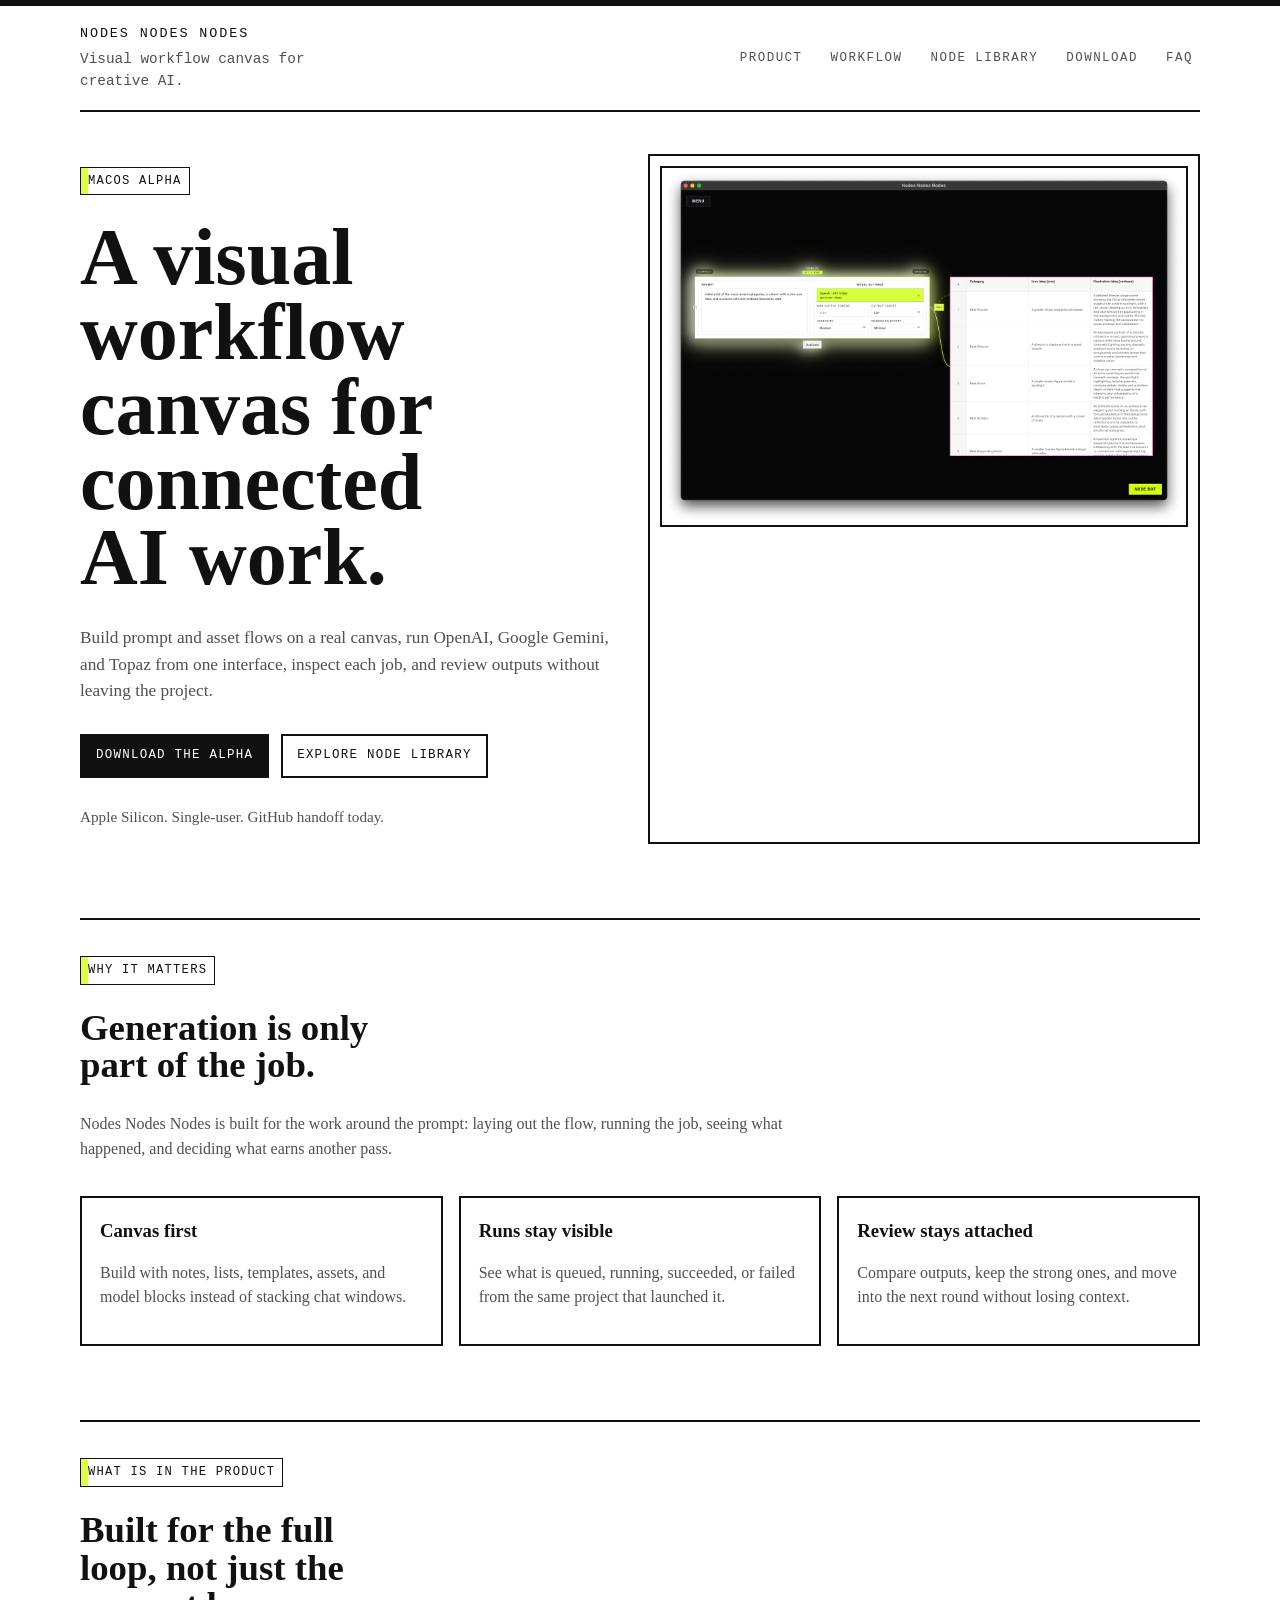
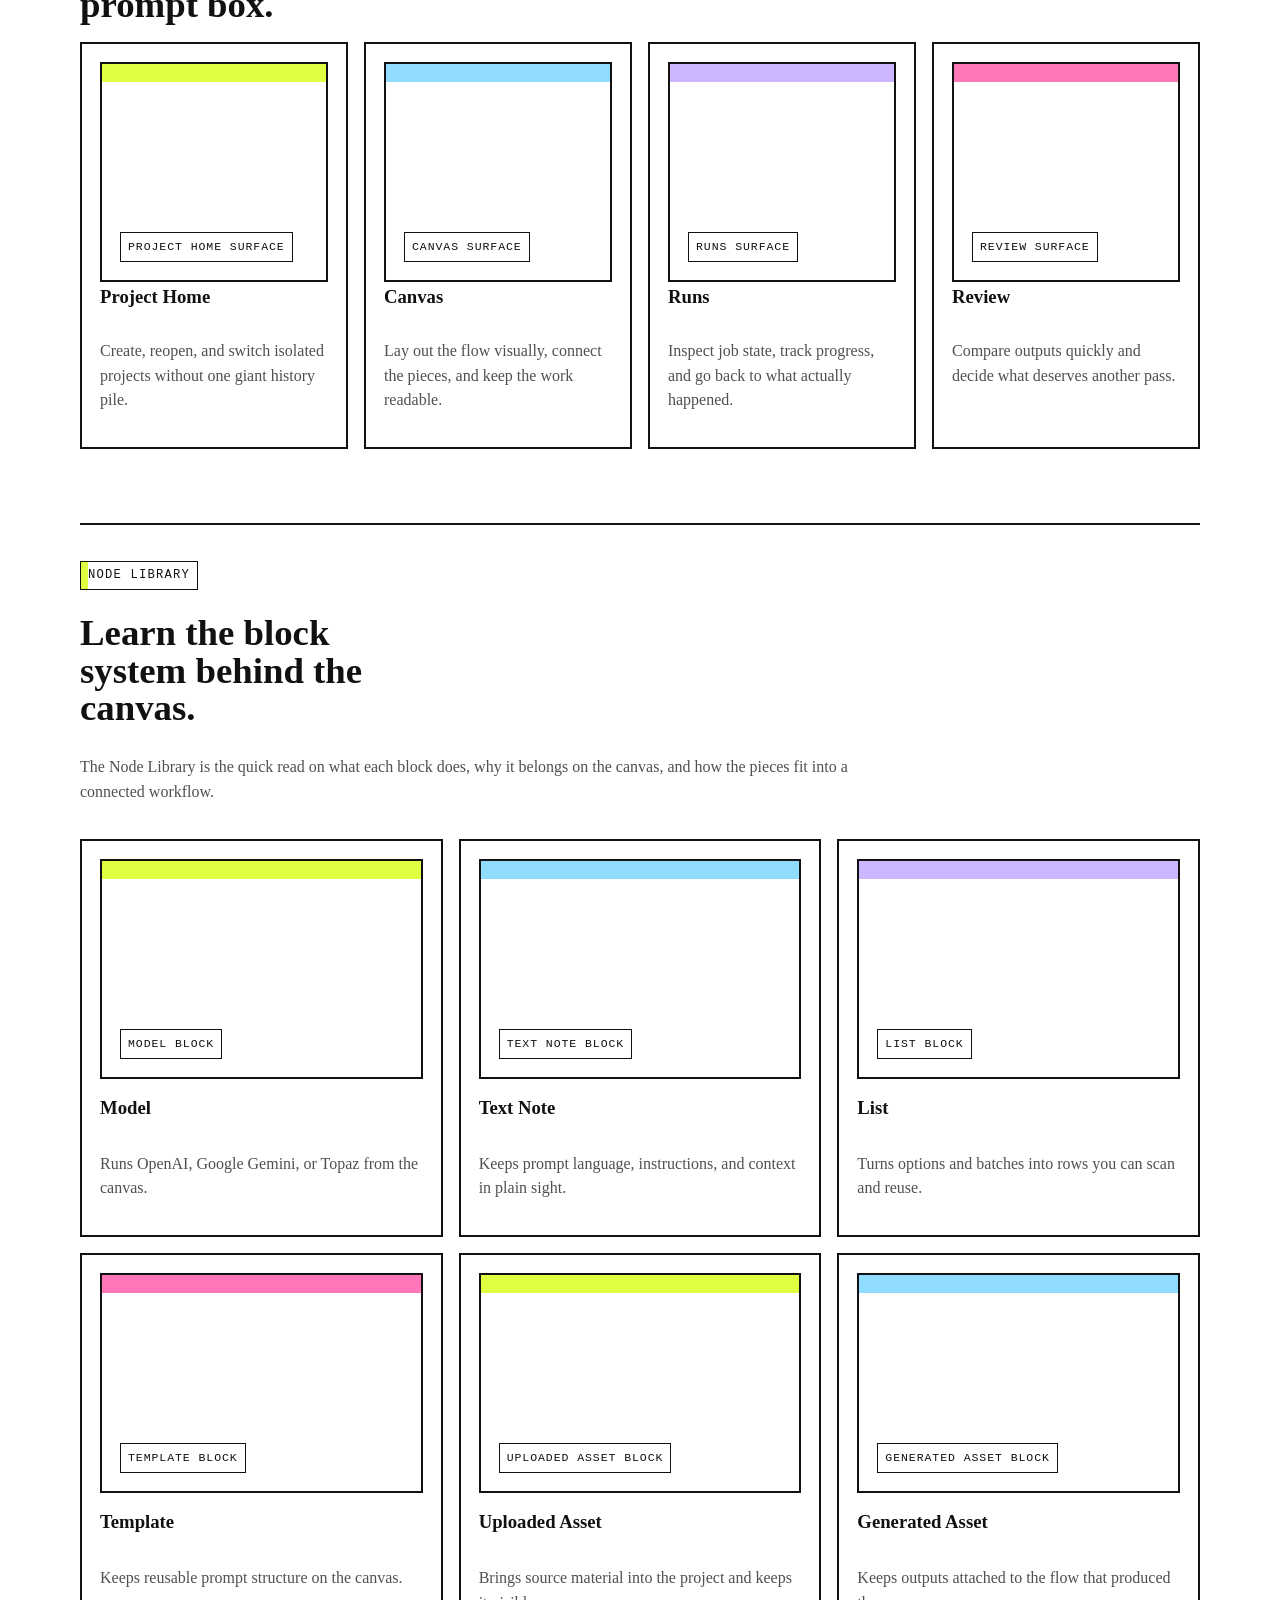
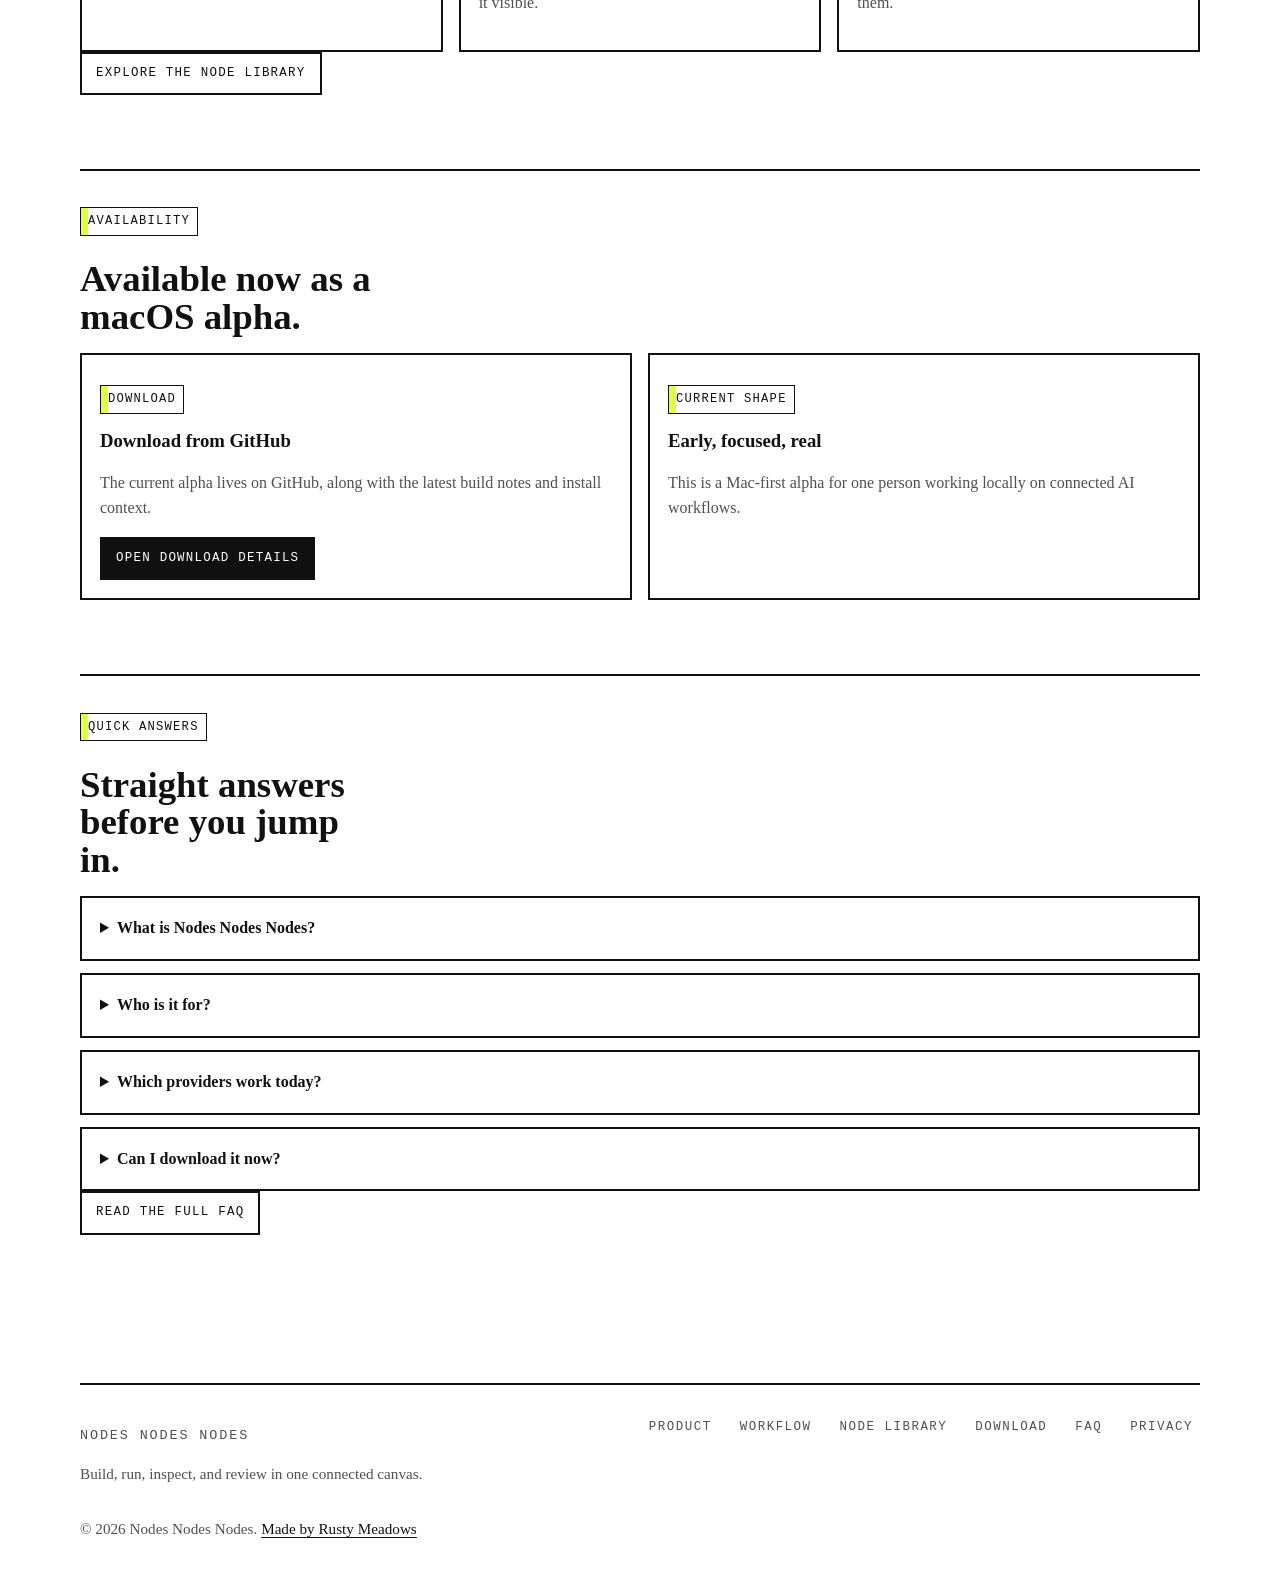
==== commit 6d7e4a41: "Sharpen marketing positioning and visual system" ====
--- a/index.html
+++ b/index.html
@@ -3,18 +3,18 @@
   <head>
     <meta charset="utf-8" />
     <meta name="viewport" content="width=device-width, initial-scale=1" />
-    <title>Nodes Nodes Nodes | A calmer way to work with AI on your Mac</title>
+    <title>Nodes Nodes Nodes | Visual workflow canvas for creative AI</title>
     <meta
       name="description"
-      content="Nodes Nodes Nodes is a very early Mac app that keeps prompts, runs, outputs, and review in one place."
+      content="Nodes Nodes Nodes is a macOS alpha for connected AI workflows. Build on a visual canvas, run supported providers, inspect jobs, and review outputs in one place."
     />
-    <meta name="theme-color" content="#f7f2e8" />
+    <meta name="theme-color" content="#ffffff" />
     <link rel="canonical" href="https://nodesnodesnodes.com/" />
     <meta property="og:type" content="website" />
-    <meta property="og:title" content="Nodes Nodes Nodes | A calmer way to work with AI on your Mac" />
+    <meta property="og:title" content="Nodes Nodes Nodes | Visual workflow canvas for creative AI" />
     <meta
       property="og:description"
-      content="Keep projects, runs, and outputs together in one very early Mac app."
+      content="A macOS alpha for connected AI workflows: canvas, runs, job visibility, and review in one product."
     />
     <meta property="og:url" content="https://nodesnodesnodes.com/" />
     <meta property="og:image" content="https://nodesnodesnodes.com/assets/og-card.png" />
@@ -23,10 +23,10 @@
     <meta property="og:image:height" content="630" />
     <meta property="og:image:alt" content="Nodes Nodes Nodes marketing card." />
     <meta name="twitter:card" content="summary_large_image" />
-    <meta name="twitter:title" content="Nodes Nodes Nodes | A calmer way to work with AI on your Mac" />
+    <meta name="twitter:title" content="Nodes Nodes Nodes | Visual workflow canvas for creative AI" />
     <meta
       name="twitter:description"
-      content="A very early Mac app for keeping prompts, runs, outputs, and review together."
+      content="Build on a visual canvas, run supported providers, inspect jobs, and review outputs in one connected workflow."
     />
     <meta name="twitter:image" content="https://nodesnodesnodes.com/assets/og-card.png" />
     <meta name="twitter:image:alt" content="Nodes Nodes Nodes marketing card." />
@@ -41,7 +41,7 @@
       <header class="site-header">
         <a class="wordmark" href="/" aria-label="Nodes Nodes Nodes home">
           <span class="wordmark-title">Nodes Nodes Nodes</span>
-          <span class="wordmark-subtitle">Local-first Mac app for creative AI work.</span>
+          <span class="wordmark-subtitle">Visual workflow canvas for creative AI.</span>
         </a>
         <nav class="site-nav" aria-label="Primary">
           <a href="/product/">Product</a>
@@ -56,17 +56,17 @@
         <section class="page-hero">
           <div class="hero-grid">
             <div class="hero-copy">
-              <p class="eyebrow">Very early Mac alpha</p>
-              <h1 class="page-title">A calmer way to work with AI on your Mac.</h1>
+              <p class="eyebrow">macOS alpha</p>
+              <h1 class="page-title">A visual workflow canvas for connected AI work.</h1>
               <p class="lede">
-                Nodes Nodes Nodes keeps prompts, runs, outputs, and review in one project space, so your work is
-                easier to follow from the first idea to the next pass.
+                Build prompt and asset flows on a real canvas, run OpenAI, Google Gemini, and Topaz from one
+                interface, inspect each job, and review outputs without leaving the project.
               </p>
               <div class="button-row">
-                <a class="button" href="/download/">See the early alpha</a>
-                <a class="button secondary" href="/node-library/">Browse the Node Library</a>
-              </div>
-              <p class="hero-note">Mac only for now. Single-user. Available through GitHub.</p>
+                <a class="button" href="/download/">Download the alpha</a>
+                <a class="button secondary" href="/node-library/">Explore Node Library</a>
+              </div>
+              <p class="hero-note">Apple Silicon. Single-user. GitHub handoff today.</p>
             </div>
             <div class="screenshot-frame">
               <img
@@ -79,61 +79,61 @@
 
         <section class="page-section">
           <div class="section-head">
-            <p class="section-label">Why it feels different</p>
-            <h2 class="section-title">The whole project stays in view.</h2>
+            <p class="section-label">Why it matters</p>
+            <h2 class="section-title">Generation is only part of the job.</h2>
             <p>
-              Instead of juggling tabs, folders, and half-finished notes, you can keep the setup, the run, and the
-              output together in one place.
+              Nodes Nodes Nodes is built for the work around the prompt: laying out the flow, running the job, seeing
+              what happened, and deciding what earns another pass.
             </p>
           </div>
           <div class="three-column">
             <article class="card">
-              <h3>Your work stays together</h3>
-              <p>Each project keeps its own canvas, runs, and outputs, so one experiment does not spill into another.</p>
+              <h3>Canvas first</h3>
+              <p>Build with notes, lists, templates, assets, and model blocks instead of stacking chat windows.</p>
             </article>
             <article class="card">
-              <h3>You can see what happened</h3>
-              <p>When a run works or fails, the app gives you a clear place to check instead of leaving you guessing.</p>
+              <h3>Runs stay visible</h3>
+              <p>See what is queued, running, succeeded, or failed from the same project that launched it.</p>
             </article>
             <article class="card">
-              <h3>Review is part of the flow</h3>
-              <p>Compare results, keep the useful ones, and move into the next pass without losing your thread.</p>
-            </article>
-          </div>
-        </section>
-
-        <section class="page-section">
-          <div class="section-head">
-            <p class="section-label">Core parts of the app</p>
-            <h2 class="section-title">A few simple spaces, each with a job to do.</h2>
+              <h3>Review stays attached</h3>
+              <p>Compare outputs, keep the strong ones, and move into the next round without losing context.</p>
+            </article>
+          </div>
+        </section>
+
+        <section class="page-section">
+          <div class="section-head">
+            <p class="section-label">What is in the product</p>
+            <h2 class="section-title">Built for the full loop, not just the prompt box.</h2>
           </div>
           <div class="four-column">
             <article class="surface-card">
-              <div class="placeholder one"><span>Project Home placeholder</span></div>
+              <div class="placeholder one"><span>Project Home surface</span></div>
               <div class="stack">
                 <h3>Project Home</h3>
-                <p>Start a new project or reopen an older one without mixing everything together.</p>
-              </div>
-            </article>
-            <article class="surface-card">
-              <div class="placeholder two"><span>Canvas placeholder</span></div>
+                <p>Create, reopen, and switch isolated projects without one giant history pile.</p>
+              </div>
+            </article>
+            <article class="surface-card">
+              <div class="placeholder two"><span>Canvas surface</span></div>
               <div class="stack">
                 <h3>Canvas</h3>
-                <p>Build from notes, lists, templates, assets, and model blocks on one open workspace.</p>
-              </div>
-            </article>
-            <article class="surface-card">
-              <div class="placeholder three"><span>Queue placeholder</span></div>
+                <p>Lay out the flow visually, connect the pieces, and keep the work readable.</p>
+              </div>
+            </article>
+            <article class="surface-card">
+              <div class="placeholder three"><span>Runs surface</span></div>
               <div class="stack">
                 <h3>Runs</h3>
-                <p>Check what is queued, what is running, and what happened after each attempt.</p>
-              </div>
-            </article>
-            <article class="surface-card">
-              <div class="placeholder four"><span>Review placeholder</span></div>
+                <p>Inspect job state, track progress, and go back to what actually happened.</p>
+              </div>
+            </article>
+            <article class="surface-card">
+              <div class="placeholder four"><span>Review surface</span></div>
               <div class="stack">
                 <h3>Review</h3>
-                <p>Look through outputs, compare side by side, and keep track of what is worth returning to.</p>
+                <p>Compare outputs quickly and decide what deserves another pass.</p>
               </div>
             </article>
           </div>
@@ -142,92 +142,92 @@
         <section class="page-section">
           <div class="section-head">
             <p class="section-label">Node Library</p>
-            <h2 class="section-title">Browse the building blocks before you use them.</h2>
+            <h2 class="section-title">Learn the block system behind the canvas.</h2>
             <p>
-              The Node Library is a simple guide to the main block types in the app, so it is easier to understand
-              what belongs on the canvas and what each block is good at.
+              The Node Library is the quick read on what each block does, why it belongs on the canvas, and how the
+              pieces fit into a connected workflow.
             </p>
           </div>
           <div class="node-grid">
             <article class="node-card">
-              <div class="placeholder one"><span>Model</span></div>
+              <div class="placeholder one"><span>Model Block</span></div>
               <h3>Model</h3>
-              <p>Use a model block when you want to run something through OpenAI, Google Gemini, or Topaz.</p>
-            </article>
-            <article class="node-card">
-              <div class="placeholder two"><span>Text Note</span></div>
+              <p>Runs OpenAI, Google Gemini, or Topaz from the canvas.</p>
+            </article>
+            <article class="node-card">
+              <div class="placeholder two"><span>Text Note Block</span></div>
               <h3>Text Note</h3>
-              <p>Use a note when you want plain words, prompts, reminders, or directions close to the rest of the work.</p>
-            </article>
-            <article class="node-card">
-              <div class="placeholder three"><span>List</span></div>
+              <p>Keeps prompt language, instructions, and context in plain sight.</p>
+            </article>
+            <article class="node-card">
+              <div class="placeholder three"><span>List Block</span></div>
               <h3>List</h3>
-              <p>Use a list when you want rows you can read, shape, and send into the next step.</p>
-            </article>
-            <article class="node-card">
-              <div class="placeholder four"><span>Template</span></div>
+              <p>Turns options and batches into rows you can scan and reuse.</p>
+            </article>
+            <article class="node-card">
+              <div class="placeholder four"><span>Template Block</span></div>
               <h3>Template</h3>
-              <p>Use a template when you want repeatable wording with a few parts you can swap in and out.</p>
-            </article>
-            <article class="node-card">
-              <div class="placeholder one"><span>Uploaded Asset</span></div>
+              <p>Keeps reusable prompt structure on the canvas.</p>
+            </article>
+            <article class="node-card">
+              <div class="placeholder one"><span>Uploaded Asset Block</span></div>
               <h3>Uploaded Asset</h3>
-              <p>Use an uploaded asset when you want a real image or file from your project inside the canvas.</p>
-            </article>
-            <article class="node-card">
-              <div class="placeholder two"><span>Generated Asset</span></div>
+              <p>Brings source material into the project and keeps it visible.</p>
+            </article>
+            <article class="node-card">
+              <div class="placeholder two"><span>Generated Asset Block</span></div>
               <h3>Generated Asset</h3>
-              <p>Use generated assets to keep the things you made connected to the work that produced them.</p>
+              <p>Keeps outputs attached to the flow that produced them.</p>
             </article>
           </div>
           <div class="button-row">
-            <a class="button secondary" href="/node-library/">Open the full Node Library</a>
-          </div>
-        </section>
-
-        <section class="page-section">
-          <div class="section-head">
-            <p class="section-label">Getting in</p>
-            <h2 class="section-title">The current release is early, but usable.</h2>
+            <a class="button secondary" href="/node-library/">Explore the Node Library</a>
+          </div>
+        </section>
+
+        <section class="page-section">
+          <div class="section-head">
+            <p class="section-label">Availability</p>
+            <h2 class="section-title">Available now as a macOS alpha.</h2>
           </div>
           <div class="two-column">
             <article class="download-card">
-              <p class="badge">How to get it</p>
-              <h3>Download it from GitHub today</h3>
-              <p>The current alpha lives on GitHub, along with the latest notes on what is included and what is still rough.</p>
+              <p class="badge">Download</p>
+              <h3>Download from GitHub</h3>
+              <p>The current alpha lives on GitHub, along with the latest build notes and install context.</p>
               <div class="button-row">
                 <a class="button" href="/download/">Open download details</a>
               </div>
             </article>
             <article class="download-card">
-              <p class="badge">What to expect</p>
-              <h3>Mac first and still settling in</h3>
-              <p>This is a very early Apple Silicon alpha. The focus right now is one person, one Mac, and real projects that stay local.</p>
-            </article>
-          </div>
-        </section>
-
-        <section class="page-section">
-          <div class="section-head">
-            <p class="section-label">Quick questions</p>
-            <h2 class="section-title">A few useful answers before you try it.</h2>
+              <p class="badge">Current shape</p>
+              <h3>Early, focused, real</h3>
+              <p>This is a Mac-first alpha for one person working locally on connected AI workflows.</p>
+            </article>
+          </div>
+        </section>
+
+        <section class="page-section">
+          <div class="section-head">
+            <p class="section-label">Quick answers</p>
+            <h2 class="section-title">Straight answers before you jump in.</h2>
           </div>
           <div class="faq-list">
             <details class="faq-item">
               <summary>What is Nodes Nodes Nodes?</summary>
-              <p>It is a local-first Mac app for building, running, and reviewing creative AI work in one place.</p>
-            </details>
-            <details class="faq-item">
-              <summary>Is it available right now?</summary>
-              <p>Yes. The current version is a very early alpha that you get through GitHub.</p>
+              <p>A visual workflow canvas for creative AI work on macOS.</p>
+            </details>
+            <details class="faq-item">
+              <summary>Who is it for?</summary>
+              <p>People who are tired of bouncing between provider tabs, prompt notes, and output folders.</p>
             </details>
             <details class="faq-item">
               <summary>Which providers work today?</summary>
               <p>OpenAI, Google Gemini, and Topaz.</p>
             </details>
             <details class="faq-item">
-              <summary>Does it run in the browser?</summary>
-              <p>No. Right now it is a Mac desktop app.</p>
+              <summary>Can I download it now?</summary>
+              <p>Yes. The current alpha is handed off through GitHub.</p>
             </details>
           </div>
           <div class="button-row">
@@ -240,7 +240,7 @@
         <div class="footer-top">
           <div>
             <p class="wordmark-title">Nodes Nodes Nodes</p>
-            <p class="footer-meta">Local-first Mac app for creative AI work.</p>
+            <p class="footer-meta">Build, run, inspect, and review in one connected canvas.</p>
           </div>
           <nav class="footer-links" aria-label="Footer">
             <a href="/product/">Product</a>
--- a/styles/site.css
+++ b/styles/site.css
@@ -1,19 +1,19 @@
 :root {
-  --page-bg: #f7f2e8;
-  --panel-bg: #fcfaf6;
-  --panel-strong: #f1e8d9;
-  --text: #1a1712;
-  --muted: #645b4e;
-  --border: #c9bda9;
-  --border-strong: #8d816f;
-  --accent: #2b6cb0;
-  --placeholder-1: #ddd3c2;
-  --placeholder-2: #d4dfc9;
-  --placeholder-3: #d9d0e8;
-  --placeholder-4: #e6d3c5;
+  --page-bg: #ffffff;
+  --panel-bg: #ffffff;
+  --panel-soft: #f3f3f3;
+  --text: #111111;
+  --muted: #505050;
+  --rule: #111111;
+  --rule-soft: #bdbdbd;
+  --accent-citrus: #dfff43;
+  --accent-pink: #ff77b7;
+  --accent-blue: #8fdcff;
+  --accent-purple: #ccb6ff;
+  --accent-red: #ff6d57;
   --max-width: 1120px;
   --page-padding: clamp(18px, 4vw, 36px);
-  --section-gap: clamp(52px, 8vw, 88px);
+  --section-gap: clamp(42px, 7vw, 74px);
   --card-gap: 16px;
   --font-serif: ui-serif, Georgia, Cambria, "Times New Roman", Times, serif;
   --font-mono: ui-monospace, "SFMono-Regular", "SF Mono", Menlo, Consolas, "Liberation Mono", monospace;
@@ -31,7 +31,7 @@
 
 body {
   margin: 0;
-  background: var(--page-bg);
+  background: linear-gradient(180deg, var(--text) 0 6px, var(--page-bg) 6px 100%);
   color: var(--text);
   font-family: var(--font-serif);
   line-height: 1.55;
@@ -77,7 +77,7 @@
 }
 
 :focus-visible {
-  outline: 2px solid var(--text);
+  outline: 2px solid var(--accent-red);
   outline-offset: 3px;
 }
 
@@ -87,7 +87,7 @@
   left: 14px;
   z-index: 10;
   padding: 10px 14px;
-  border: 1px solid var(--text);
+  border: 2px solid var(--text);
   background: var(--panel-bg);
   color: var(--text);
   transform: translateY(-220%);
@@ -116,16 +116,17 @@
   justify-content: space-between;
   gap: 16px 28px;
   padding: 24px 0 18px;
-  border-bottom: 1px solid var(--border);
+  border-bottom: 2px solid var(--rule);
 }
 
 .wordmark {
   display: inline-flex;
   flex-direction: column;
-  gap: 4px;
+  gap: 3px;
 }
 
 .wordmark-title,
+.wordmark-subtitle,
 .site-nav a,
 .footer-links a,
 .eyebrow,
@@ -135,18 +136,20 @@
 .badge,
 .placeholder-label,
 .list-label,
-.faq-kicker {
+.faq-kicker,
+.step-number {
   font-family: var(--font-mono);
 }
 
 .wordmark-title {
-  font-size: 0.86rem;
+  font-size: 0.84rem;
   letter-spacing: 0.14em;
   text-transform: uppercase;
 }
 
 .wordmark-subtitle {
-  font-size: 0.95rem;
+  max-width: 30ch;
+  font-size: 0.9rem;
   color: var(--muted);
 }
 
@@ -154,29 +157,48 @@
 .footer-links {
   display: flex;
   flex-wrap: wrap;
-  gap: 10px 18px;
+  gap: 10px 14px;
 }
 
 .site-nav a,
 .footer-links a {
-  font-size: 0.8rem;
+  display: inline-flex;
+  align-items: center;
+  min-height: 28px;
+  padding: 4px 6px;
+  border: 1px solid transparent;
+  font-size: 0.78rem;
   letter-spacing: 0.12em;
   text-transform: uppercase;
   color: var(--muted);
 }
 
-.site-nav a[aria-current="page"],
 .site-nav a:hover,
 .footer-links a:hover {
-  color: var(--text);
+  border-color: var(--text);
+  background: var(--accent-citrus);
+  color: var(--text);
+}
+
+.site-nav a[aria-current="page"] {
+  border-color: var(--text);
+  background: var(--text);
+  color: var(--panel-bg);
+}
+
+.site-nav a[aria-current="page"]:hover {
+  background: var(--text);
+  color: var(--panel-bg);
 }
 
 .page-hero {
-  padding: 32px 0 0;
+  padding: 42px 0 0;
 }
 
 .page-section {
-  padding: var(--section-gap) 0 0;
+  margin-top: var(--section-gap);
+  padding-top: 24px;
+  border-top: 2px solid var(--rule);
 }
 
 .page-hero:last-child,
@@ -231,7 +253,7 @@
 }
 
 .section-head {
-  max-width: 46rem;
+  max-width: 48rem;
   margin-bottom: 18px;
 }
 
@@ -242,10 +264,16 @@
 .placeholder-label,
 .faq-kicker,
 .list-label {
-  font-size: 0.78rem;
+  display: inline-flex;
+  width: fit-content;
+  padding: 4px 7px;
+  border: 1.5px solid var(--text);
+  background: var(--panel-bg);
+  box-shadow: inset 7px 0 0 var(--accent-citrus);
+  font-size: 0.76rem;
   letter-spacing: 0.1em;
   text-transform: uppercase;
-  color: var(--muted);
+  color: var(--text);
 }
 
 .page-title,
@@ -254,29 +282,31 @@
 h3 {
   margin: 0;
   color: var(--text);
-  font-weight: 600;
+  font-weight: 700;
 }
 
 .page-title {
-  font-size: clamp(2.4rem, 7vw, 4.9rem);
-  line-height: 0.96;
-  max-width: 12ch;
+  max-width: 10ch;
+  font-size: clamp(2.5rem, 7vw, 5rem);
+  line-height: 0.94;
 }
 
 .display-title {
-  font-size: clamp(2rem, 5vw, 3.4rem);
+  max-width: 13ch;
+  font-size: clamp(2.1rem, 5vw, 3.5rem);
+  line-height: 0.98;
+}
+
+.section-title {
+  max-width: 16ch;
+  font-size: clamp(1.6rem, 3vw, 2.3rem);
   line-height: 1.02;
-}
-
-.section-title {
-  font-size: clamp(1.6rem, 3vw, 2.2rem);
-  line-height: 1.1;
 }
 
 .lede,
 .route-intro {
-  max-width: 38rem;
-  font-size: 1.1rem;
+  max-width: 40rem;
+  font-size: 1.08rem;
 }
 
 .hero-note,
@@ -288,29 +318,25 @@
   display: inline-flex;
   align-items: center;
   justify-content: center;
-  padding: 11px 14px;
-  border: 1px solid var(--text);
+  min-height: 42px;
+  padding: 10px 14px;
+  border: 2px solid var(--text);
   background: var(--text);
   color: var(--panel-bg);
-  font-size: 0.8rem;
+  font-size: 0.78rem;
   letter-spacing: 0.1em;
   text-transform: uppercase;
 }
 
 .button.secondary,
 .button.ghost {
-  background: transparent;
+  background: var(--panel-bg);
   color: var(--text);
 }
 
 .button:hover {
-  background: var(--panel-strong);
-  color: var(--text);
-}
-
-.button.secondary:hover,
-.button.ghost:hover {
-  background: var(--panel-strong);
+  background: var(--accent-citrus);
+  color: var(--text);
 }
 
 .panel,
@@ -324,7 +350,8 @@
 .step-card,
 .library-hero-card,
 .surface-card {
-  border: 1px solid var(--border);
+  height: 100%;
+  border: 2px solid var(--rule);
   background: var(--panel-bg);
   padding: 18px;
 }
@@ -336,15 +363,15 @@
 }
 
 .screenshot-frame {
-  border: 1px solid var(--border-strong);
-  background: #e9e1d4;
-  padding: 14px;
+  border: 2px solid var(--rule);
+  background: var(--panel-bg);
+  padding: 10px;
 }
 
 .screenshot-frame img {
   width: 100%;
   height: auto;
-  border: 1px solid var(--border);
+  border: 2px solid var(--rule);
 }
 
 .placeholder {
@@ -352,36 +379,37 @@
   align-items: end;
   min-height: 220px;
   padding: 18px;
-  border: 1px solid var(--border);
+  border: 2px solid var(--rule);
+  background: linear-gradient(180deg, var(--placeholder-accent) 0 18px, var(--panel-bg) 18px 100%);
 }
 
 .placeholder > span {
   display: inline-block;
   width: fit-content;
-  padding: 6px 8px;
-  border: 1px solid rgba(0, 0, 0, 0.18);
-  background: rgba(255, 255, 255, 0.38);
+  padding: 5px 7px;
+  border: 1.5px solid var(--text);
+  background: var(--panel-bg);
   color: var(--text);
   font-family: var(--font-mono);
-  font-size: 0.76rem;
+  font-size: 0.72rem;
   letter-spacing: 0.08em;
   text-transform: uppercase;
 }
 
 .placeholder.one {
-  background: var(--placeholder-1);
+  --placeholder-accent: var(--accent-citrus);
 }
 
 .placeholder.two {
-  background: var(--placeholder-2);
+  --placeholder-accent: var(--accent-blue);
 }
 
 .placeholder.three {
-  background: var(--placeholder-3);
+  --placeholder-accent: var(--accent-purple);
 }
 
 .placeholder.four {
-  background: var(--placeholder-4);
+  --placeholder-accent: var(--accent-pink);
 }
 
 .placeholder.tall {
@@ -395,21 +423,14 @@
 }
 
 .pill-list li {
-  padding: 6px 10px;
-  border: 1px solid var(--border);
-  background: var(--panel-bg);
+  padding: 5px 8px;
+  border: 1.5px solid var(--text);
+  background: var(--panel-soft);
   color: var(--text);
   font-family: var(--font-mono);
-  font-size: 0.75rem;
+  font-size: 0.74rem;
   letter-spacing: 0.06em;
   text-transform: uppercase;
-}
-
-.stats-grid .card,
-.four-column .card,
-.three-column .card,
-.two-column .card {
-  height: 100%;
 }
 
 .step-grid {
@@ -422,11 +443,10 @@
 }
 
 .step-number {
-  font-family: var(--font-mono);
-  font-size: 0.82rem;
+  font-size: 0.8rem;
   letter-spacing: 0.1em;
   text-transform: uppercase;
-  color: var(--muted);
+  color: var(--text);
 }
 
 .faq-list {
@@ -434,9 +454,17 @@
   gap: 12px;
 }
 
+.faq-item {
+  background: var(--panel-bg);
+}
+
+.faq-item[open] {
+  background: var(--panel-soft);
+}
+
 .faq-item summary {
   color: var(--text);
-  font-weight: 600;
+  font-weight: 700;
 }
 
 .faq-item p {
@@ -448,16 +476,39 @@
   gap: 10px;
 }
 
-.link-list a {
+.link-list a,
+.footer-meta a {
   color: var(--text);
   text-decoration: underline;
   text-underline-offset: 0.18em;
 }
 
+.node-card {
+  display: grid;
+  gap: 14px;
+  align-content: start;
+}
+
+.detail-copy {
+  display: grid;
+  gap: 16px;
+}
+
+.list-plain {
+  display: grid;
+  gap: 8px;
+  padding-left: 1.1rem;
+  list-style: disc;
+}
+
+.list-plain li {
+  color: var(--muted);
+}
+
 .site-footer {
+  margin-top: var(--section-gap);
   padding: 28px 0 36px;
-  border-top: 1px solid var(--border);
-  margin-top: var(--section-gap);
+  border-top: 2px solid var(--rule);
 }
 
 .footer-top {
@@ -472,54 +523,6 @@
 .footer-meta {
   color: var(--muted);
   font-size: 0.95rem;
-}
-
-.footer-meta a {
-  text-decoration: underline;
-  text-underline-offset: 0.18em;
-}
-
-.node-card {
-  display: grid;
-  gap: 14px;
-}
-
-.node-card h3,
-.detail-card h3,
-.card h3,
-.download-card h3,
-.policy-card h3,
-.cta-card h3,
-.step-card h3 {
-  font-size: 1.25rem;
-  line-height: 1.15;
-}
-
-.node-card p,
-.detail-card p,
-.card p,
-.download-card p,
-.policy-card p,
-.cta-card p,
-.step-card p {
-  margin: 0;
-}
-
-.detail-copy {
-  display: grid;
-  gap: 16px;
-}
-
-.list-plain {
-  padding-left: 1rem;
-  display: grid;
-  gap: 8px;
-}
-
-.section-divider {
-  border-top: 1px solid var(--border);
-  margin-top: 10px;
-  padding-top: 18px;
 }
 
 @media (max-width: 980px) {
@@ -534,18 +537,20 @@
     grid-template-columns: 1fr;
   }
 
-  .page-title {
+  .page-title,
+  .display-title,
+  .section-title {
     max-width: 100%;
   }
 }
 
 @media (max-width: 640px) {
   .site-header {
-    padding-top: 18px;
+    padding-top: 20px;
   }
 
   .page-hero {
-    padding-top: 24px;
+    padding-top: 32px;
   }
 
   .panel,
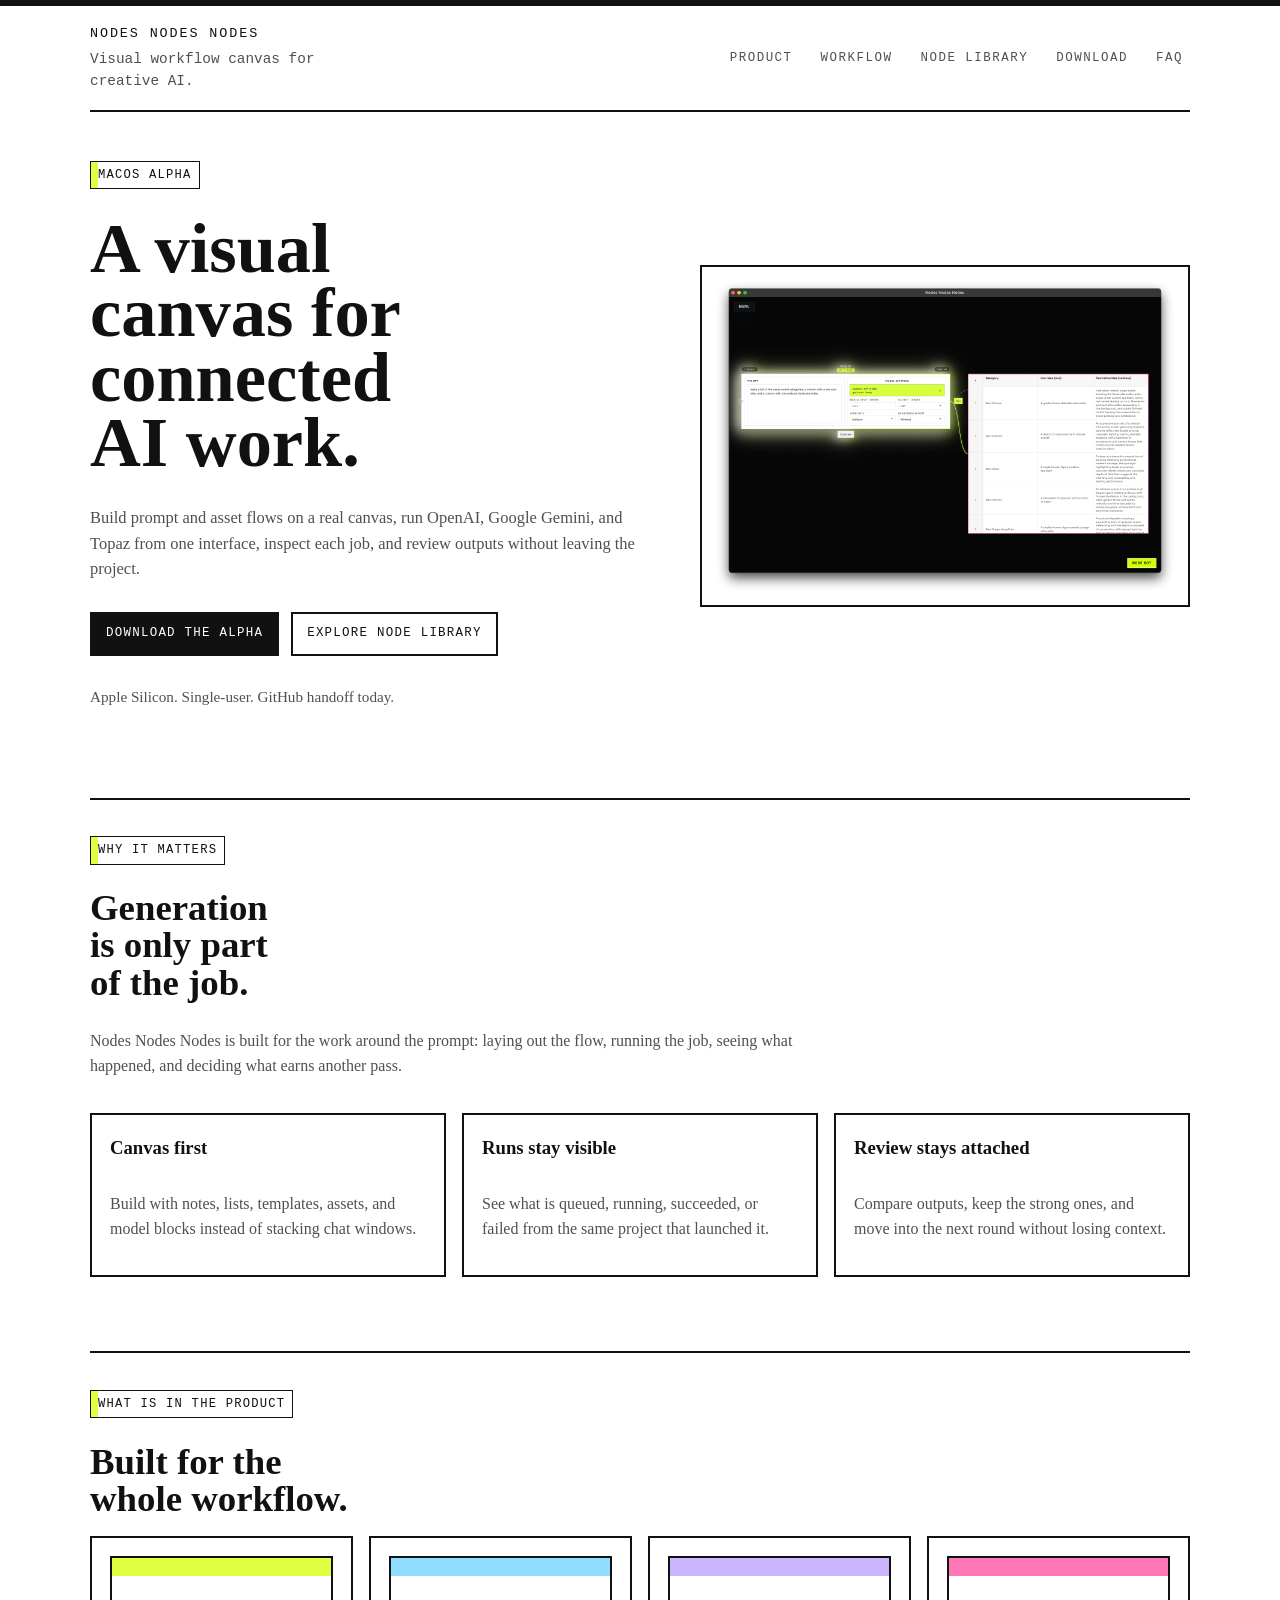
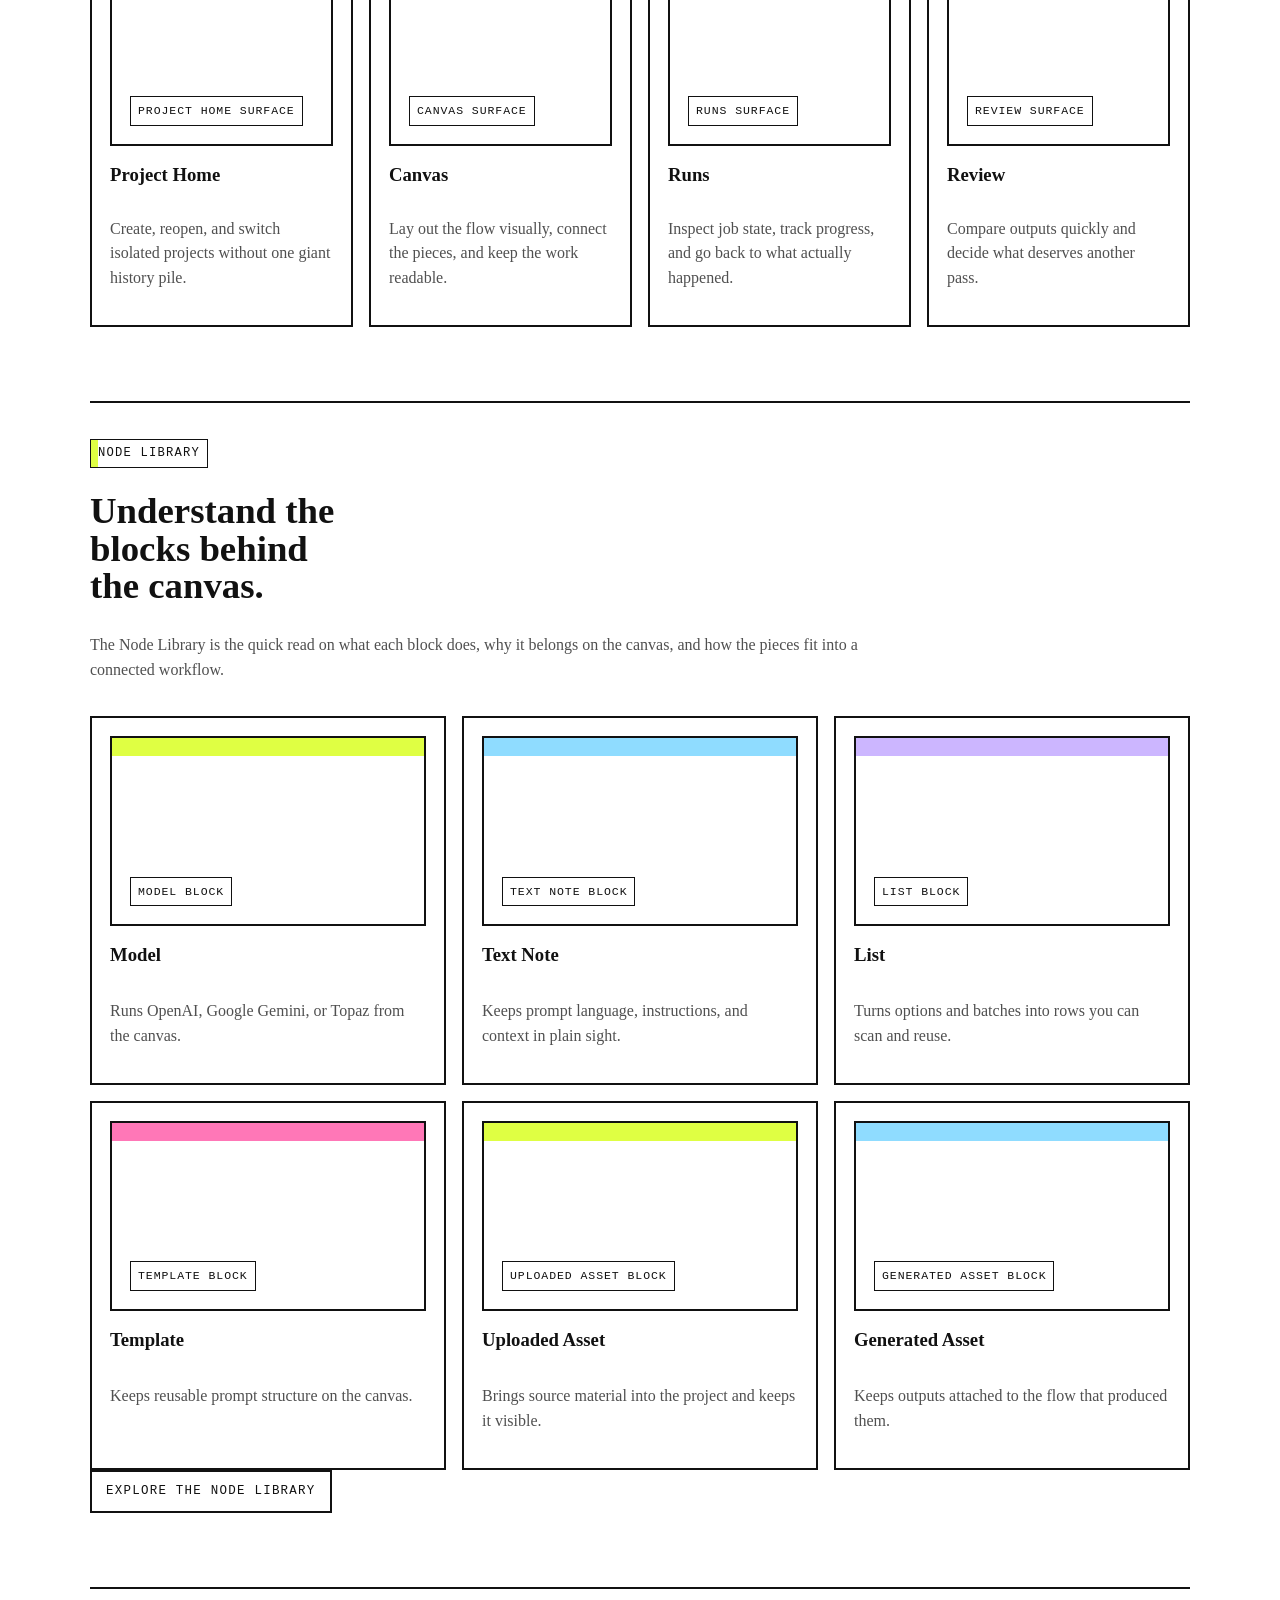
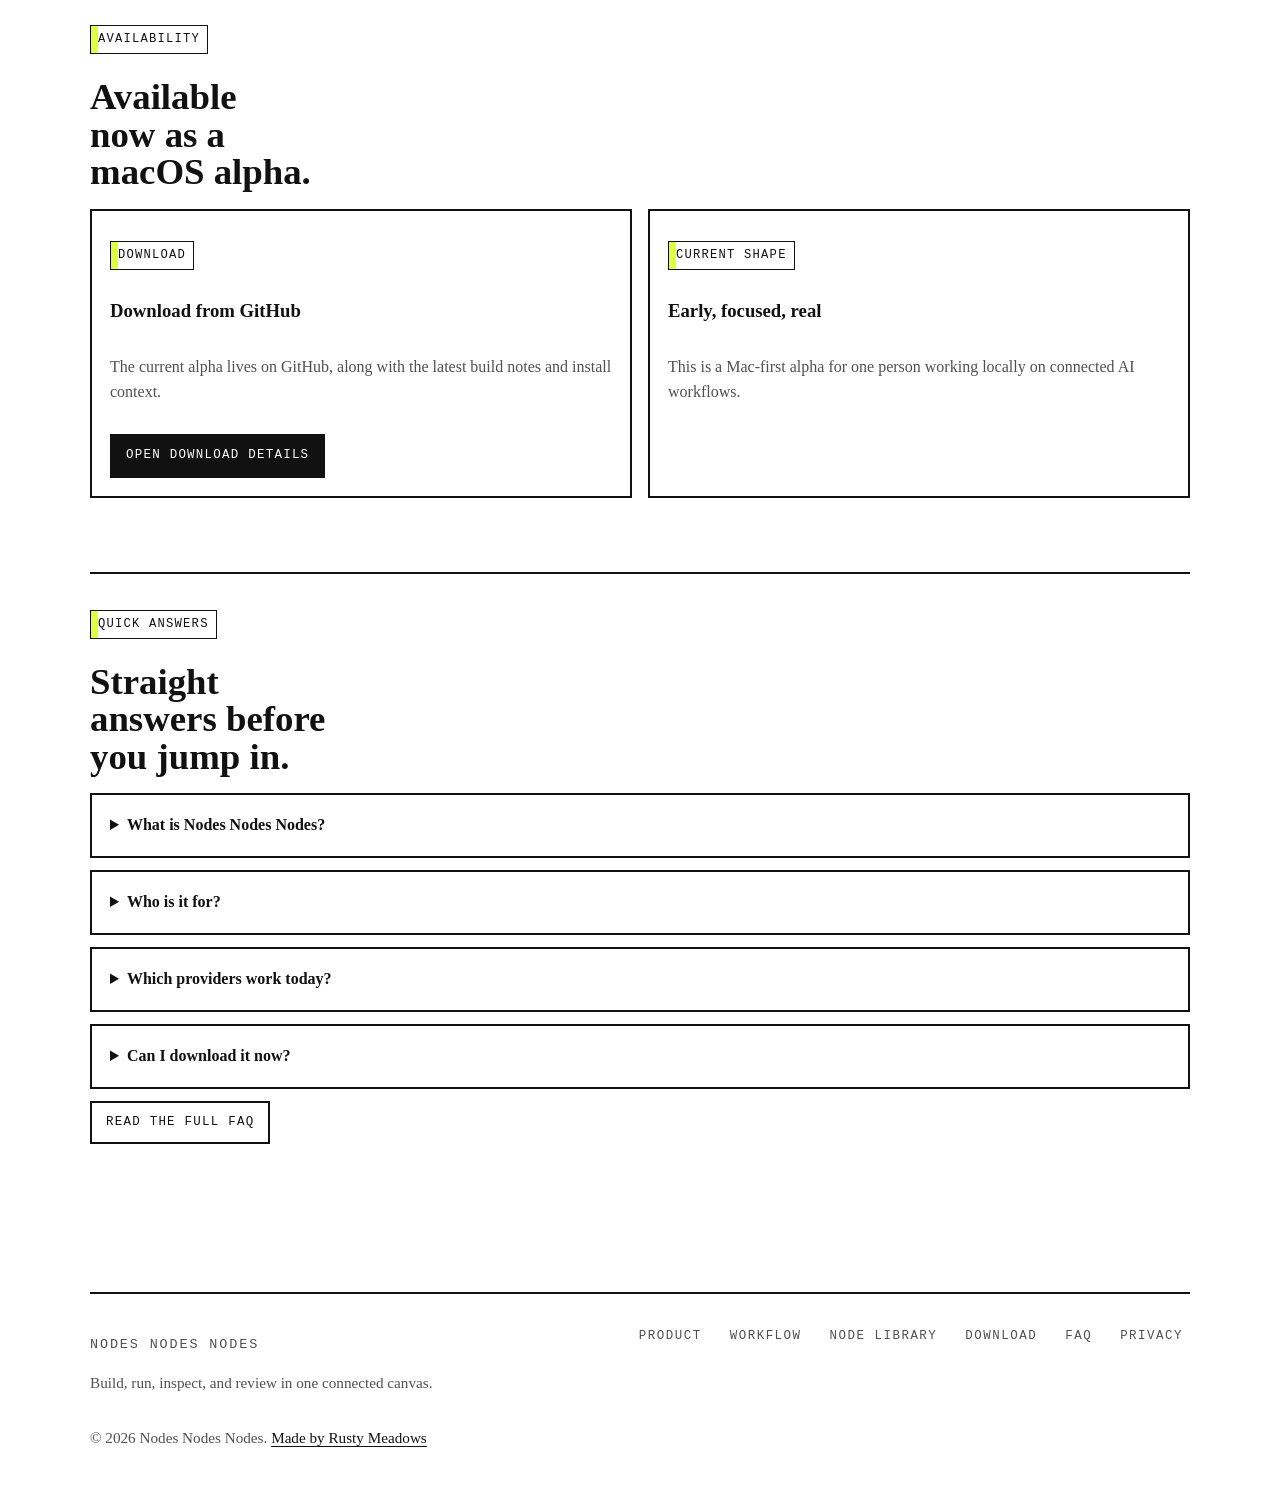
==== commit 1ed943d1: "Refine site layout proportions and grid consistency" ====
--- a/index.html
+++ b/index.html
@@ -57,7 +57,7 @@
           <div class="hero-grid">
             <div class="hero-copy">
               <p class="eyebrow">macOS alpha</p>
-              <h1 class="page-title">A visual workflow canvas for connected AI work.</h1>
+              <h1 class="page-title">A visual canvas for connected AI work.</h1>
               <p class="lede">
                 Build prompt and asset flows on a real canvas, run OpenAI, Google Gemini, and Topaz from one
                 interface, inspect each job, and review outputs without leaving the project.
@@ -86,7 +86,7 @@
               what happened, and deciding what earns another pass.
             </p>
           </div>
-          <div class="three-column">
+          <div class="three-column equal-height-grid">
             <article class="card">
               <h3>Canvas first</h3>
               <p>Build with notes, lists, templates, assets, and model blocks instead of stacking chat windows.</p>
@@ -105,9 +105,9 @@
         <section class="page-section">
           <div class="section-head">
             <p class="section-label">What is in the product</p>
-            <h2 class="section-title">Built for the full loop, not just the prompt box.</h2>
-          </div>
-          <div class="four-column">
+            <h2 class="section-title">Built for the whole workflow.</h2>
+          </div>
+          <div class="four-column equal-height-grid">
             <article class="surface-card">
               <div class="placeholder one"><span>Project Home surface</span></div>
               <div class="stack">
@@ -142,13 +142,13 @@
         <section class="page-section">
           <div class="section-head">
             <p class="section-label">Node Library</p>
-            <h2 class="section-title">Learn the block system behind the canvas.</h2>
+            <h2 class="section-title">Understand the blocks behind the canvas.</h2>
             <p>
               The Node Library is the quick read on what each block does, why it belongs on the canvas, and how the
               pieces fit into a connected workflow.
             </p>
           </div>
-          <div class="node-grid">
+          <div class="node-grid equal-height-grid">
             <article class="node-card">
               <div class="placeholder one"><span>Model Block</span></div>
               <h3>Model</h3>
@@ -190,7 +190,7 @@
             <p class="section-label">Availability</p>
             <h2 class="section-title">Available now as a macOS alpha.</h2>
           </div>
-          <div class="two-column">
+          <div class="two-column equal-height-grid">
             <article class="download-card">
               <p class="badge">Download</p>
               <h3>Download from GitHub</h3>
@@ -230,7 +230,7 @@
               <p>Yes. The current alpha is handed off through GitHub.</p>
             </details>
           </div>
-          <div class="button-row">
+          <div class="button-row faq-actions">
             <a class="button ghost" href="/faq/">Read the full FAQ</a>
           </div>
         </section>
--- a/styles/site.css
+++ b/styles/site.css
@@ -11,8 +11,8 @@
   --accent-blue: #8fdcff;
   --accent-purple: #ccb6ff;
   --accent-red: #ff6d57;
-  --max-width: 1120px;
-  --page-padding: clamp(18px, 4vw, 36px);
+  --max-width: 1100px;
+  --page-padding: clamp(18px, 4vw, 40px);
   --section-gap: clamp(42px, 7vw, 74px);
   --card-gap: 16px;
   --font-serif: ui-serif, Georgia, Cambria, "Times New Roman", Times, serif;
@@ -192,7 +192,7 @@
 }
 
 .page-hero {
-  padding: 42px 0 0;
+  padding: 36px 0 0;
 }
 
 .page-section {
@@ -212,12 +212,11 @@
 .four-column,
 .node-grid,
 .detail-grid,
-.button-row,
-.pill-list,
 .stats-grid,
 .step-grid {
   display: grid;
   gap: var(--card-gap);
+  align-items: start;
 }
 
 .hero-grid,
@@ -226,6 +225,11 @@
   grid-template-columns: repeat(2, minmax(0, 1fr));
 }
 
+.hero-grid {
+  gap: clamp(20px, 3vw, 34px);
+  grid-template-columns: minmax(0, 1.08fr) minmax(0, 0.92fr);
+}
+
 .three-column,
 .stats-grid {
   grid-template-columns: repeat(3, minmax(0, 1fr));
@@ -245,11 +249,28 @@
   gap: 12px;
 }
 
+.equal-height-grid {
+  align-items: stretch;
+}
+
+.equal-height-grid > * {
+  height: 100%;
+}
+
+.product-shape-grid + .product-surface-grid {
+  margin-top: var(--card-gap);
+}
+
 .hero-copy,
 .section-head,
 .stack {
   display: grid;
   gap: 12px;
+}
+
+.hero-copy {
+  align-content: start;
+  gap: 14px;
 }
 
 .section-head {
@@ -283,30 +304,45 @@
   margin: 0;
   color: var(--text);
   font-weight: 700;
+  text-wrap: balance;
 }
 
 .page-title {
-  max-width: 10ch;
-  font-size: clamp(2.5rem, 7vw, 5rem);
+  max-width: 11ch;
+  font-size: clamp(2.3rem, 5.8vw, 4.4rem);
+  line-height: 0.92;
+}
+
+.display-title {
+  max-width: 12ch;
+  font-size: clamp(1.95rem, 4.2vw, 3.1rem);
+  line-height: 0.95;
+}
+
+.product-title {
+  max-width: 16ch;
+}
+
+.faq-title {
+  max-width: 11ch;
+  margin: 0;
+  color: var(--text);
+  font-size: clamp(2.15rem, 4vw, 3.45rem);
+  font-weight: 700;
   line-height: 0.94;
-}
-
-.display-title {
-  max-width: 13ch;
-  font-size: clamp(2.1rem, 5vw, 3.5rem);
-  line-height: 0.98;
+  text-wrap: balance;
 }
 
 .section-title {
-  max-width: 16ch;
+  max-width: 14ch;
   font-size: clamp(1.6rem, 3vw, 2.3rem);
   line-height: 1.02;
 }
 
 .lede,
 .route-intro {
-  max-width: 40rem;
-  font-size: 1.08rem;
+  max-width: 35rem;
+  font-size: 1.03rem;
 }
 
 .hero-note,
@@ -350,7 +386,7 @@
 .step-card,
 .library-hero-card,
 .surface-card {
-  height: 100%;
+  height: auto;
   border: 2px solid var(--rule);
   background: var(--panel-bg);
   padding: 18px;
@@ -363,6 +399,7 @@
 }
 
 .screenshot-frame {
+  align-self: start;
   border: 2px solid var(--rule);
   background: var(--panel-bg);
   padding: 10px;
@@ -371,13 +408,17 @@
 .screenshot-frame img {
   width: 100%;
   height: auto;
-  border: 2px solid var(--rule);
+}
+
+.page-hero .screenshot-frame,
+.page-hero .placeholder {
+  align-self: center;
 }
 
 .placeholder {
   display: grid;
   align-items: end;
-  min-height: 220px;
+  min-height: 190px;
   padding: 18px;
   border: 2px solid var(--rule);
   background: linear-gradient(180deg, var(--placeholder-accent) 0 18px, var(--panel-bg) 18px 100%);
@@ -413,7 +454,7 @@
 }
 
 .placeholder.tall {
-  min-height: 320px;
+  min-height: clamp(220px, 24vw, 280px);
 }
 
 .pill-list {
@@ -454,6 +495,10 @@
   gap: 12px;
 }
 
+.faq-actions {
+  margin-top: 12px;
+}
+
 .faq-item {
   background: var(--panel-bg);
 }
@@ -487,6 +532,12 @@
   display: grid;
   gap: 14px;
   align-content: start;
+}
+
+.equal-height-grid > article {
+  display: grid;
+  align-content: start;
+  gap: 14px;
 }
 
 .detail-copy {
@@ -541,6 +592,17 @@
   .display-title,
   .section-title {
     max-width: 100%;
+  }
+}
+
+@media (max-width: 1120px) {
+  .page-hero .hero-grid {
+    grid-template-columns: 1fr;
+  }
+
+  .page-hero .screenshot-frame,
+  .page-hero .placeholder {
+    max-width: 720px;
   }
 }
 
